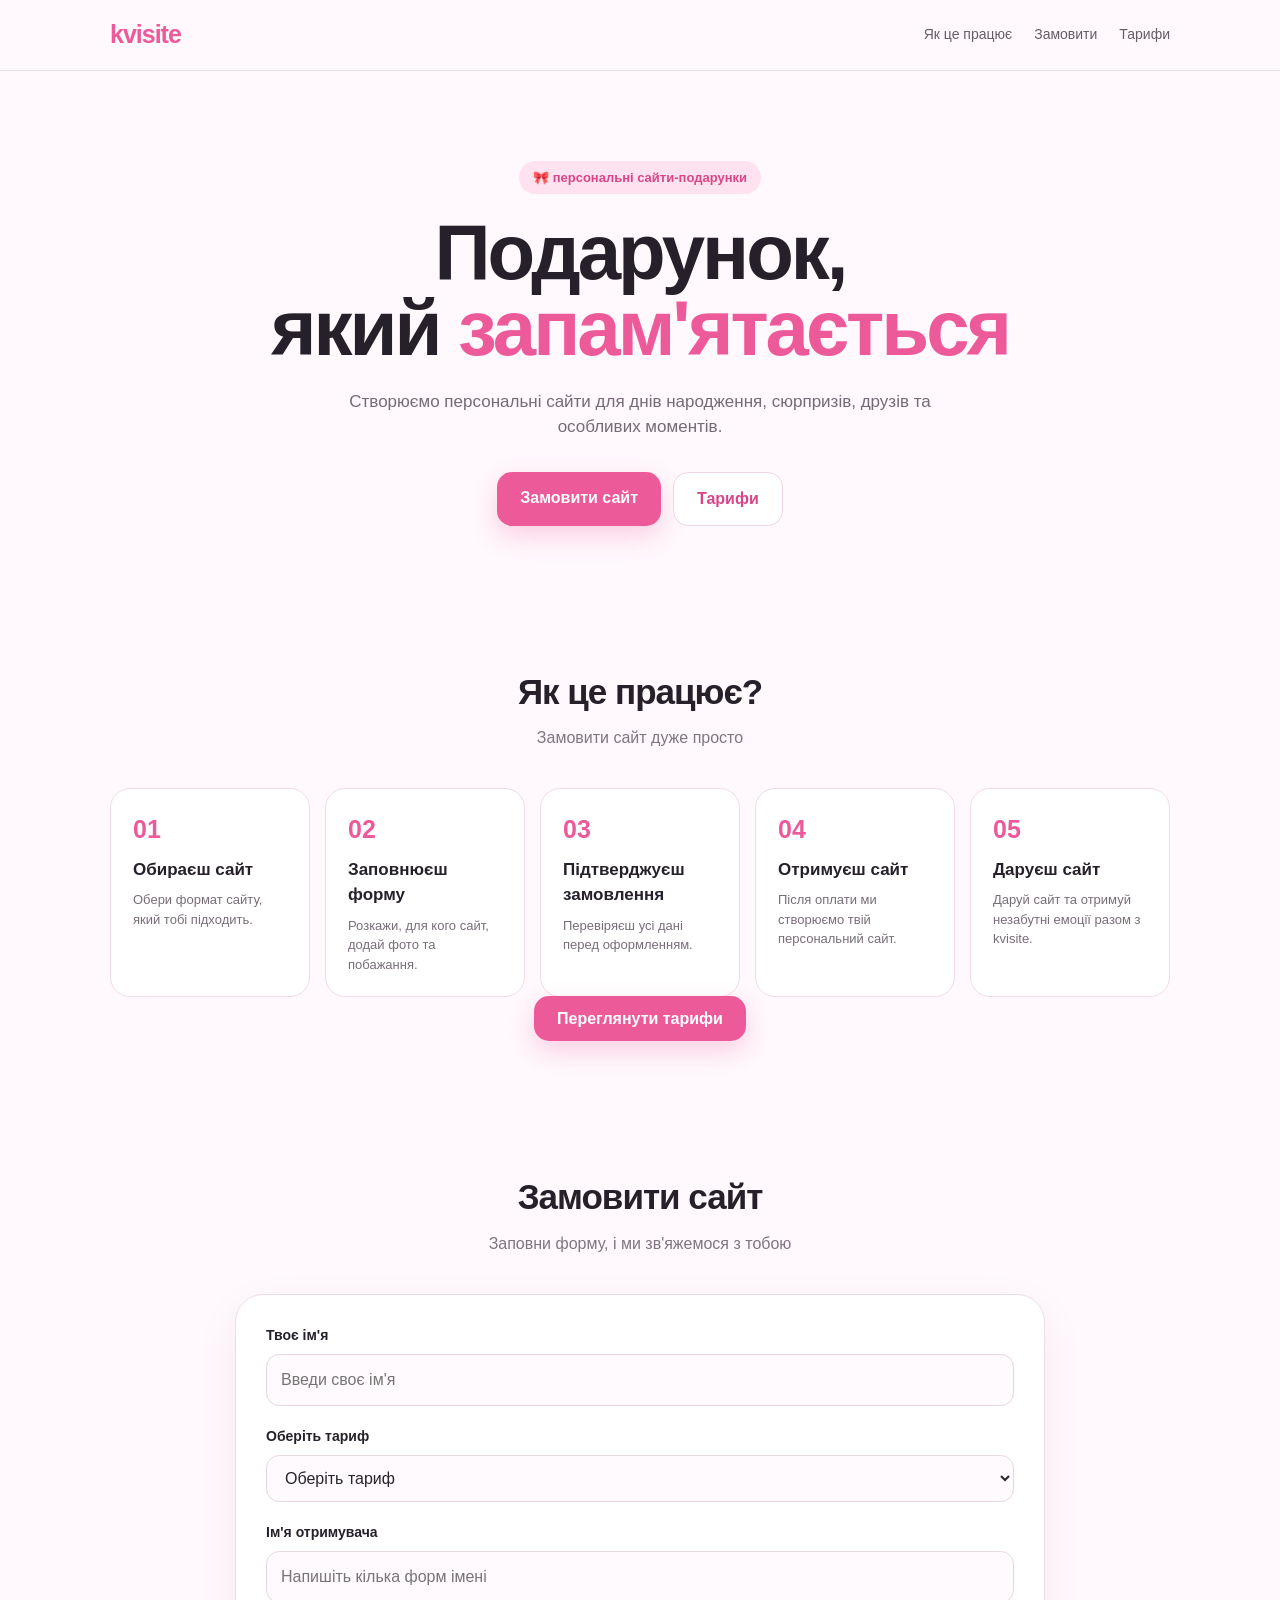
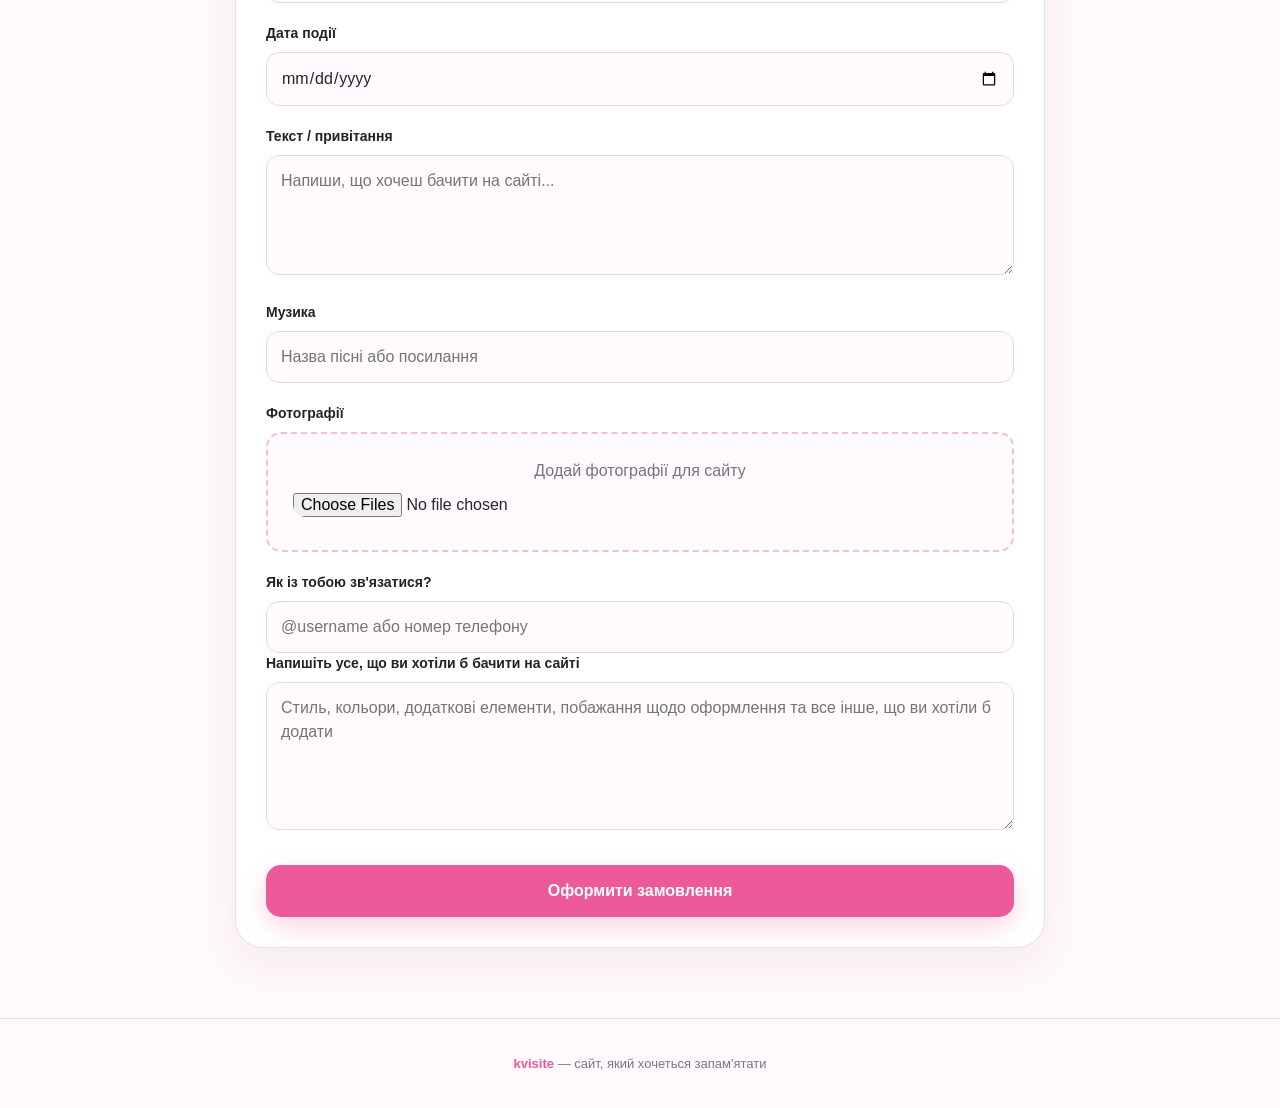
==== index.html @ 4f872cb0 "Update index.html" ====
<!DOCTYPE html>
<html lang="uk">
<head>
  <meta charset="UTF-8">
  <meta name="viewport" content="width=device-width, initial-scale=1.0">

  <title>kvisite — сайти-подарунки</title>

  <style>
    * {
      box-sizing: border-box;
      margin: 0;
      padding: 0;
    }

    html {
      scroll-behavior: smooth;
    }

    body {
      font-family: -apple-system, BlinkMacSystemFont, "Segoe UI", sans-serif;
      background: #fff8fc;
      color: #25202a;
      line-height: 1.5;
    }

    a {
      text-decoration: none;
      color: inherit;
    }

    button,
    input,
    textarea,
    select {
      font: inherit;
    }

    .header {
      position: sticky;
      top: 0;
      z-index: 100;
      background: rgba(255, 248, 252, 0.94);
      backdrop-filter: blur(12px);
      border-bottom: 1px solid #f2dce9;
    }

    .nav {
      max-width: 1100px;
      margin: auto;
      padding: 16px 20px;
      display: flex;
      justify-content: space-between;
      align-items: center;
    }

    .logo {
      font-size: 25px;
      font-weight: 800;
      color: #ed5a9a;
      letter-spacing: -1px;
    }

    .nav-links {
      display: flex;
      gap: 22px;
      font-size: 14px;
      color: #665c67;
    }

    .hero {
      max-width: 1100px;
      margin: auto;
      padding: 90px 20px 70px;
      text-align: center;
    }

    .badge {
      display: inline-block;
      padding: 7px 14px;
      border-radius: 999px;
      background: #ffe2f0;
      color: #d94688;
      font-size: 13px;
      font-weight: 700;
      margin-bottom: 20px;
    }

    .hero h1 {
      font-size: clamp(42px, 8vw, 78px);
      line-height: 0.98;
      letter-spacing: -3px;
      margin-bottom: 22px;
    }

    .hero h1 span {
      color: #ed5a9a;
    }

    .hero p {
      max-width: 600px;
      margin: auto;
      color: #756b76;
      font-size: 17px;
    }

    .hero-buttons {
      margin-top: 32px;
      display: flex;
      justify-content: center;
      gap: 12px;
      flex-wrap: wrap;
    }

    .btn {
      border: none;
      cursor: pointer;
      padding: 14px 23px;
      border-radius: 15px;
      font-weight: 700;
      transition: 0.2s;
    }

    .btn:hover {
      transform: translateY(-2px);
    }

    .btn-main {
      background: #ed5a9a;
      color: white;
      box-shadow: 0 10px 25px rgba(237, 90, 154, 0.25);
    }

    .btn-light {
      background: white;
      color: #d94688;
      border: 1px solid #f0d5e4;
    }

    section {
      max-width: 1100px;
      margin: auto;
      padding: 70px 20px;
    }

    .section-title {
      text-align: center;
      margin-bottom: 38px;
    }

    .section-title h2 {
      font-size: 35px;
      letter-spacing: -1px;
    }

    .section-title p {
      color: #817580;
      margin-top: 8px;
    }

    .order-section {
      max-width: 850px;
    }

    .order-box {
      background: white;
      border: 1px solid #f0dce7;
      border-radius: 28px;
      padding: 30px;
      box-shadow: 0 15px 45px rgba(75, 30, 55, 0.06);
    }

    .form-group {
      margin-bottom: 20px;
    }

    .form-group label {
      display: block;
      font-weight: 700;
      margin-bottom: 8px;
      font-size: 14px;
    }

    .form-group input,
    .form-group textarea,
    .form-group select {
      width: 100%;
      border: 1px solid #e8d7e1;
      background: #fffafd;
      border-radius: 13px;
      padding: 13px 14px;
      outline: none;
      color: #29232b;
    }

    .form-group input:focus,
    .form-group textarea:focus,
    .form-group select:focus {
      border-color: #ed5a9a;
    }

    textarea {
      min-height: 120px;
      resize: vertical;
    }

    .upload {
      border: 2px dashed #efbfd7;
      border-radius: 15px;
      padding: 25px;
      text-align: center;
      color: #806f7a;
      background: #fffafd;
    }

    .upload input {
      border: none;
      background: transparent;
      padding: 10px 0 0;
    }

    .selected-files {
      margin-top: 8px;
      font-size: 13px;
      color: #d94688;
    }

    .submit {
      width: 100%;
      margin-top: 8px;
      font-size: 16px;
    }

    .submit:disabled {
      opacity: 0.6;
      cursor: wait;
      transform: none;
    }

    .success {
      display: none;
      text-align: center;
      padding: 25px 10px;
    }

    .success h3 {
      color: #d94688;
      font-size: 25px;
      margin-bottom: 14px;
    }

    .success p {
      color: #756b76;
      font-size: 15px;
      line-height: 1.7;
    }

    .error {
      display: none;
      margin-top: 15px;
      padding: 13px;
      border-radius: 13px;
      background: #fff0f4;
      color: #c43d70;
      text-align: center;
      font-size: 14px;
    }

    .steps {
      display: grid;
      grid-template-columns: repeat(5, 1fr);
      gap: 15px;
    }

    .step {
      background: white;
      border: 1px solid #f0dce7;
      border-radius: 20px;
      padding: 22px;
    }

    .step-number {
      color: #ed5a9a;
      font-size: 25px;
      font-weight: 800;
    }

    .step h3 {
      margin: 8px 0;
      font-size: 17px;
    }

    .step p {
      color: #786e78;
      font-size: 13px;
    }

    .tariffs-button {
      text-align: center;
      margin-top: 10px;
    }

    footer {
      border-top: 1px solid #f0dce7;
      text-align: center;
      padding: 35px 20px;
      color: #817580;
      font-size: 13px;
    }

    footer strong {
      color: #ed5a9a;
    }

    @media (max-width: 900px) {
      .steps {
        grid-template-columns: repeat(2, 1fr);
      }
    }

    @media (max-width: 800px) {
      .nav-links {
        display: none;
      }
    }

    @media (max-width: 500px) {
      .hero {
        padding-top: 65px;
      }

      .hero h1 {
        font-size: 48px;
      }

      .steps {
        grid-template-columns: 1fr;
      }

      .order-box {
        padding: 20px;
      }
    }
  </style>
</head>

<body>

  <header class="header">
    <nav class="nav">

      <a href="#" class="logo">kvisite</a>

      <div class="nav-links">
        <a href="#how">Як це працює</a>
        <a href="#order">Замовити</a>
        <a
          href="https://t.me/kvisite"
          target="_blank"
        >
          Тарифи
        </a>
      </div>

    </nav>
  </header>

  <main>

    <section class="hero">

      <div class="badge">
        🎀 персональні сайти-подарунки
      </div>

      <h1>
        Подарунок,<br>
        який <span>запам'ятається</span>
      </h1>

      <p>
        Створюємо персональні сайти для днів народження,
        сюрпризів, друзів та особливих моментів.
      </p>

      <div class="hero-buttons">

        <a
          href="#order"
          class="btn btn-main"
        >
          Замовити сайт
        </a>

        <a
          href="https://t.me/kvisite"
          target="_blank"
          class="btn btn-light"
        >
          Тарифи
        </a>

      </div>

    </section>

    <section id="how">

      <div class="section-title">

        <h2>
          Як це працює?
        </h2>

        <p>
          Замовити сайт дуже просто
        </p>

      </div>

      <div class="steps">

        <div class="step">
          <div class="step-number">01</div>
          <h3>Обираєш сайт</h3>
          <p>
            Обери формат сайту,
            який тобі підходить.
          </p>
        </div>

        <div class="step">
          <div class="step-number">02</div>
          <h3>Заповнюєш форму</h3>
          <p>
            Розкажи, для кого сайт,
            додай фото та побажання.
          </p>
        </div>

        <div class="step">
          <div class="step-number">03</div>
          <h3>Підтверджуєш замовлення</h3>
          <p>
            Перевіряєш усі дані
            перед оформленням.
          </p>
        </div>

        <div class="step">
          <div class="step-number">04</div>
          <h3>Отримуєш сайт</h3>
          <p>
            Після оплати ми створюємо
            твій персональний сайт.
          </p>
        </div>

        <div class="step">
          <div class="step-number">05</div>
          <h3>Даруєш сайт</h3>
          <p>
            Даруй сайт та отримуй
            незабутні емоції разом
            з kvisite.
          </p>
        </div>

      </div>

      <div class="tariffs-button">

        <a
          href="https://t.me/kvisite"
          target="_blank"
          class="btn btn-main"
        >
          Переглянути тарифи
        </a>

      </div>

    </section>

    <section
      id="order"
      class="order-section"
    >

      <div class="section-title">

        <h2>
          Замовити сайт
        </h2>

        <p>
          Заповни форму, і ми зв'яжемося з тобою
        </p>

      </div>

      <div class="order-box">

        <form id="orderForm">

          <div class="form-group">

            <label for="customerName">
              Твоє ім'я
            </label>

            <input
              id="customerName"
              type="text"
              placeholder="Введи своє ім'я"
              required
            >

          </div>
<div class="form-group">
  <label>Оберіть тариф</label>

  <select name="tariff" required>
    <option value="" disabled selected>Оберіть тариф</option>
    <option value="БАЗА — 100 грн">БАЗА — 100 грн</option>
    <option value="З МУЛЬТФІЛЬМАМИ — 120 грн">З МУЛЬТФІЛЬМАМИ — 120 грн</option>
    <option value="ПОВНІСТЮ ВАШ САЙТ — 200 грн">ПОВНІСТЮ ВАШ САЙТ — 200 грн</option>
  </select>
</div>
          <div class="form-group">

            <label for="recipientName">
              Ім'я отримувача
            </label>

            <input
              id="recipientName"
              type="text"
              placeholder="Напишіть кілька форм імені"
              required
            >

          </div>

          <div class="form-group">

            <label for="birthday">
              Дата події
            </label>

            <input
              id="birthday"
              type="date"
              required
            >

          </div>

          <div class="form-group">

            <label for="message">
              Текст / привітання
            </label>

            <textarea
              id="message"
              placeholder="Напиши, що хочеш бачити на сайті..."
              required
            ></textarea>

          </div>

          <div class="form-group">

            <label for="music">
              Музика
            </label>

            <input
              id="music"
              type="text"
              placeholder="Назва пісні або посилання"
            >

          </div>

          <div class="form-group">

            <label>
              Фотографії
            </label>

            <div class="upload">

              <div>
                Додай фотографії для сайту
              </div>

              <input
                id="photos"
                type="file"
                accept="image/*"
                multiple
              >

              <div
                id="selectedFiles"
                class="selected-files"
              ></div>

            </div>

          </div>

          <div class="form-group">

            <label for="contact">
              Як із тобою зв'язатися?
            </label>

            <input
              id="contact"
              type="text"
              placeholder="@username або номер телефону"
              required
            >
<div class="form-group">
  <label>Напишіть усе, що ви хотіли б бачити на сайті</label>
  <textarea
    name="wishes"
    rows="5"
    placeholder="Стиль, кольори, додаткові елементи, побажання щодо оформлення та все інше, що ви хотіли б додати"
  ></textarea>
</div>
          </div>

          <button
            type="submit"
            class="btn btn-main submit"
            id="submitButton"
          >
            Оформити замовлення
          </button>

          <div
            id="error"
            class="error"
          >
            Не вдалося відправити замовлення. Спробуй ще раз.
          </div>

        </form>

        <div
          id="success"
          class="success"
        >

          <h3>
            Замовлення прийнято 💗
          </h3>

          <p>
            Очікуйте, поки вам напише менеджер
            для оплати, уточнення деталей та
            подальшої видачі вашого сайту.
          </p>

        </div>

      </div>

    </section>

  </main>

  <footer>

    <strong>
      kvisite
    </strong>

    — сайт, який хочеться запам'ятати

  </footer>

  <script>

    const WORKER_URL =
      "https://kvisite-api.k2503212.workers.dev/";

    const photos =
      document.getElementById("photos");

    const selectedFiles =
      document.getElementById("selectedFiles");

    photos.addEventListener(
      "change",
      function () {

        const files =
          Array.from(this.files);

        if (files.length === 0) {

          selectedFiles.textContent = "";

          return;
        }

        selectedFiles.textContent =
          `Обрано фотографій: ${files.length}`;

      }
    );


    const form =
      document.getElementById("orderForm");

    const success =
      document.getElementById("success");

    const error =
      document.getElementById("error");

    const submitButton =
      document.getElementById("submitButton");


    form.addEventListener(
      "submit",
      async function (event) {

        event.preventDefault();

        error.style.display = "none";

        submitButton.disabled = true;
        submitButton.textContent = "Відправляємо...";


        const formData =
          new FormData();

        formData.append(
          "yourName",
          document.getElementById("customerName").value
        );

        formData.append(
          "recipientName",
          document.getElementById("recipientName").value
        );

        formData.append(
          "date",
          document.getElementById("birthday").value
        );

        formData.append(
          "greeting",
          document.getElementById("message").value
        );

        formData.append(
          "music",
          document.getElementById("music").value
        );

        formData.append(
          "contact",
          document.getElementById("contact").value
        );


        const files =
          Array.from(photos.files);

        files.forEach(
          function (file) {

            formData.append(
              "photos",
              file,
              file.name
            );

          }
        );


        try {

          const response =
            await fetch(
              WORKER_URL,
              {
                method: "POST",
                body: formData
              }
            );


          const result =
            await response.json();


          if (!response.ok || !result.ok) {
            throw new Error("Order failed");
          }


          form.style.display = "none";

          success.style.display = "block";

          window.scrollTo({
            top:
              document.getElementById("order")
              .offsetTop - 80,

            behavior: "smooth"
          });


        } catch (err) {

          console.error(err);

          error.style.display = "block";

          submitButton.disabled = false;
          submitButton.textContent =
            "Оформити замовлення";

        }

      }
    );

  </script>

</body>
</html>
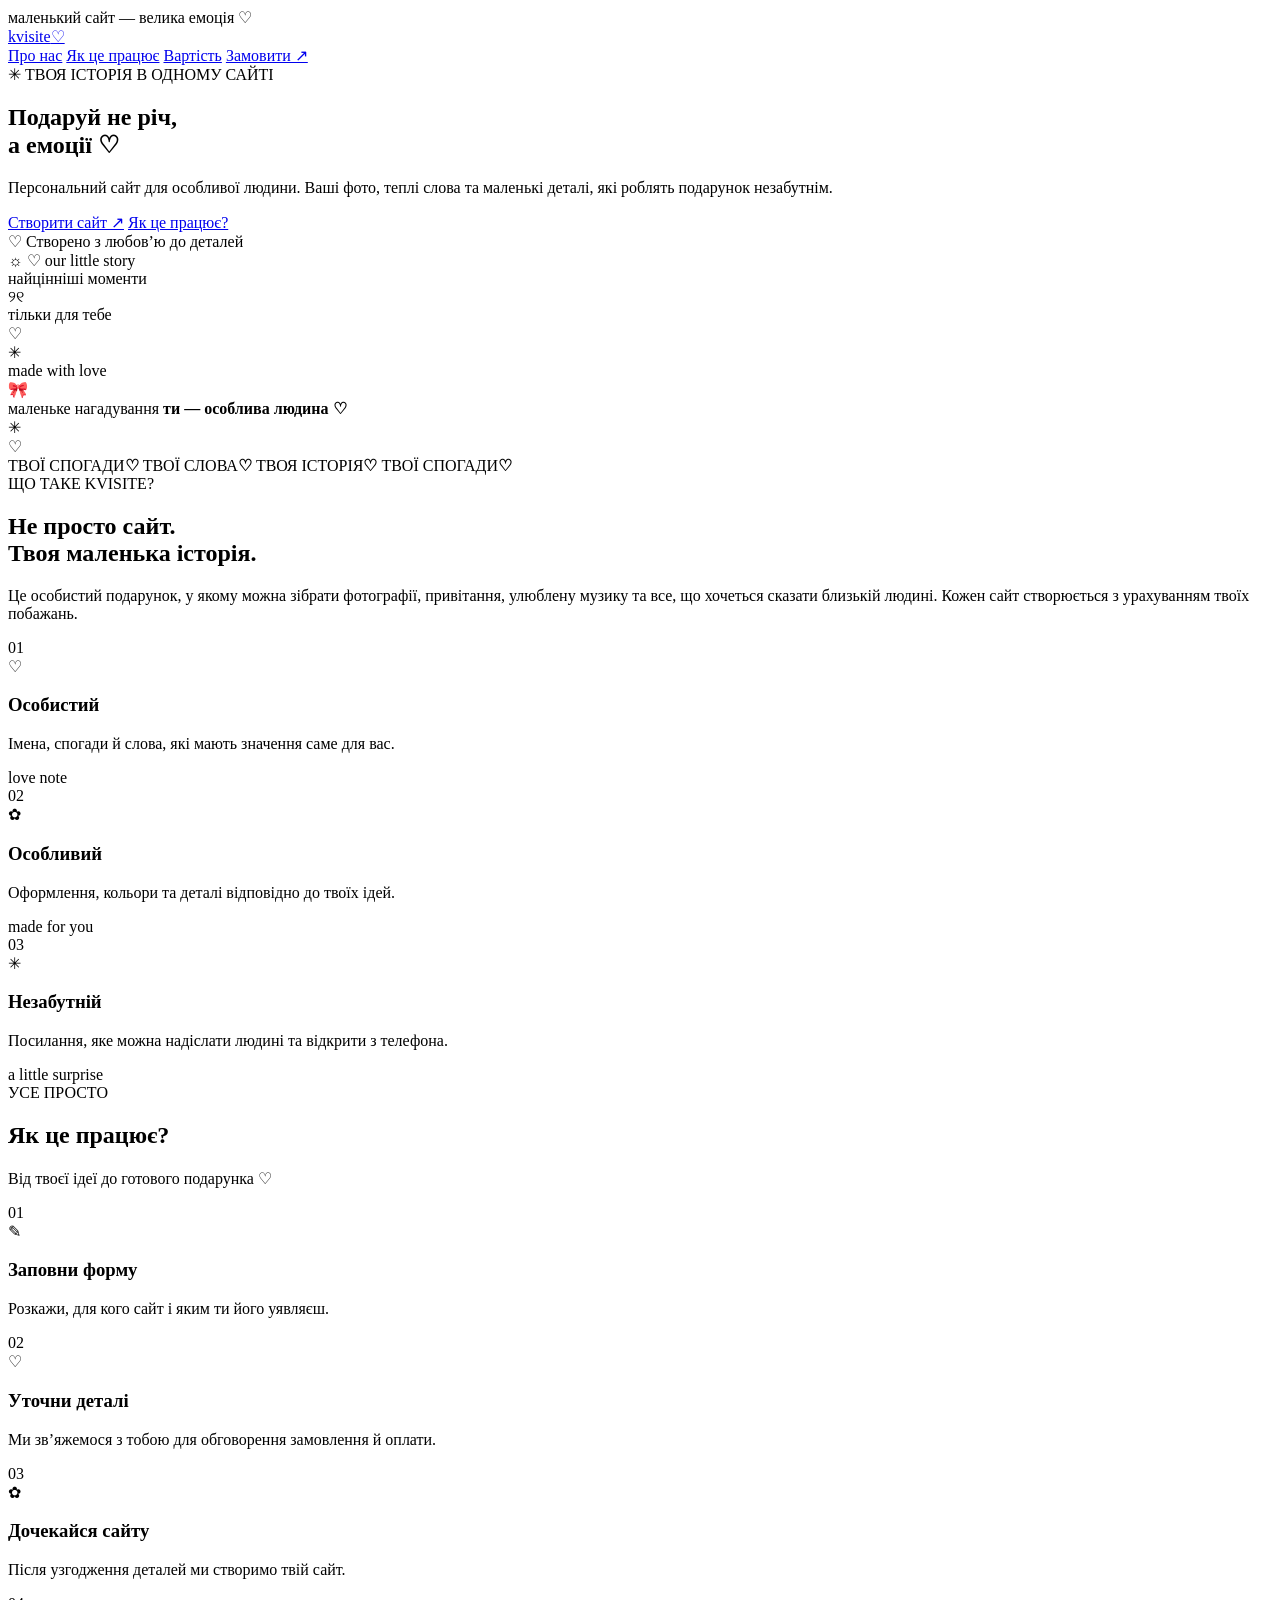
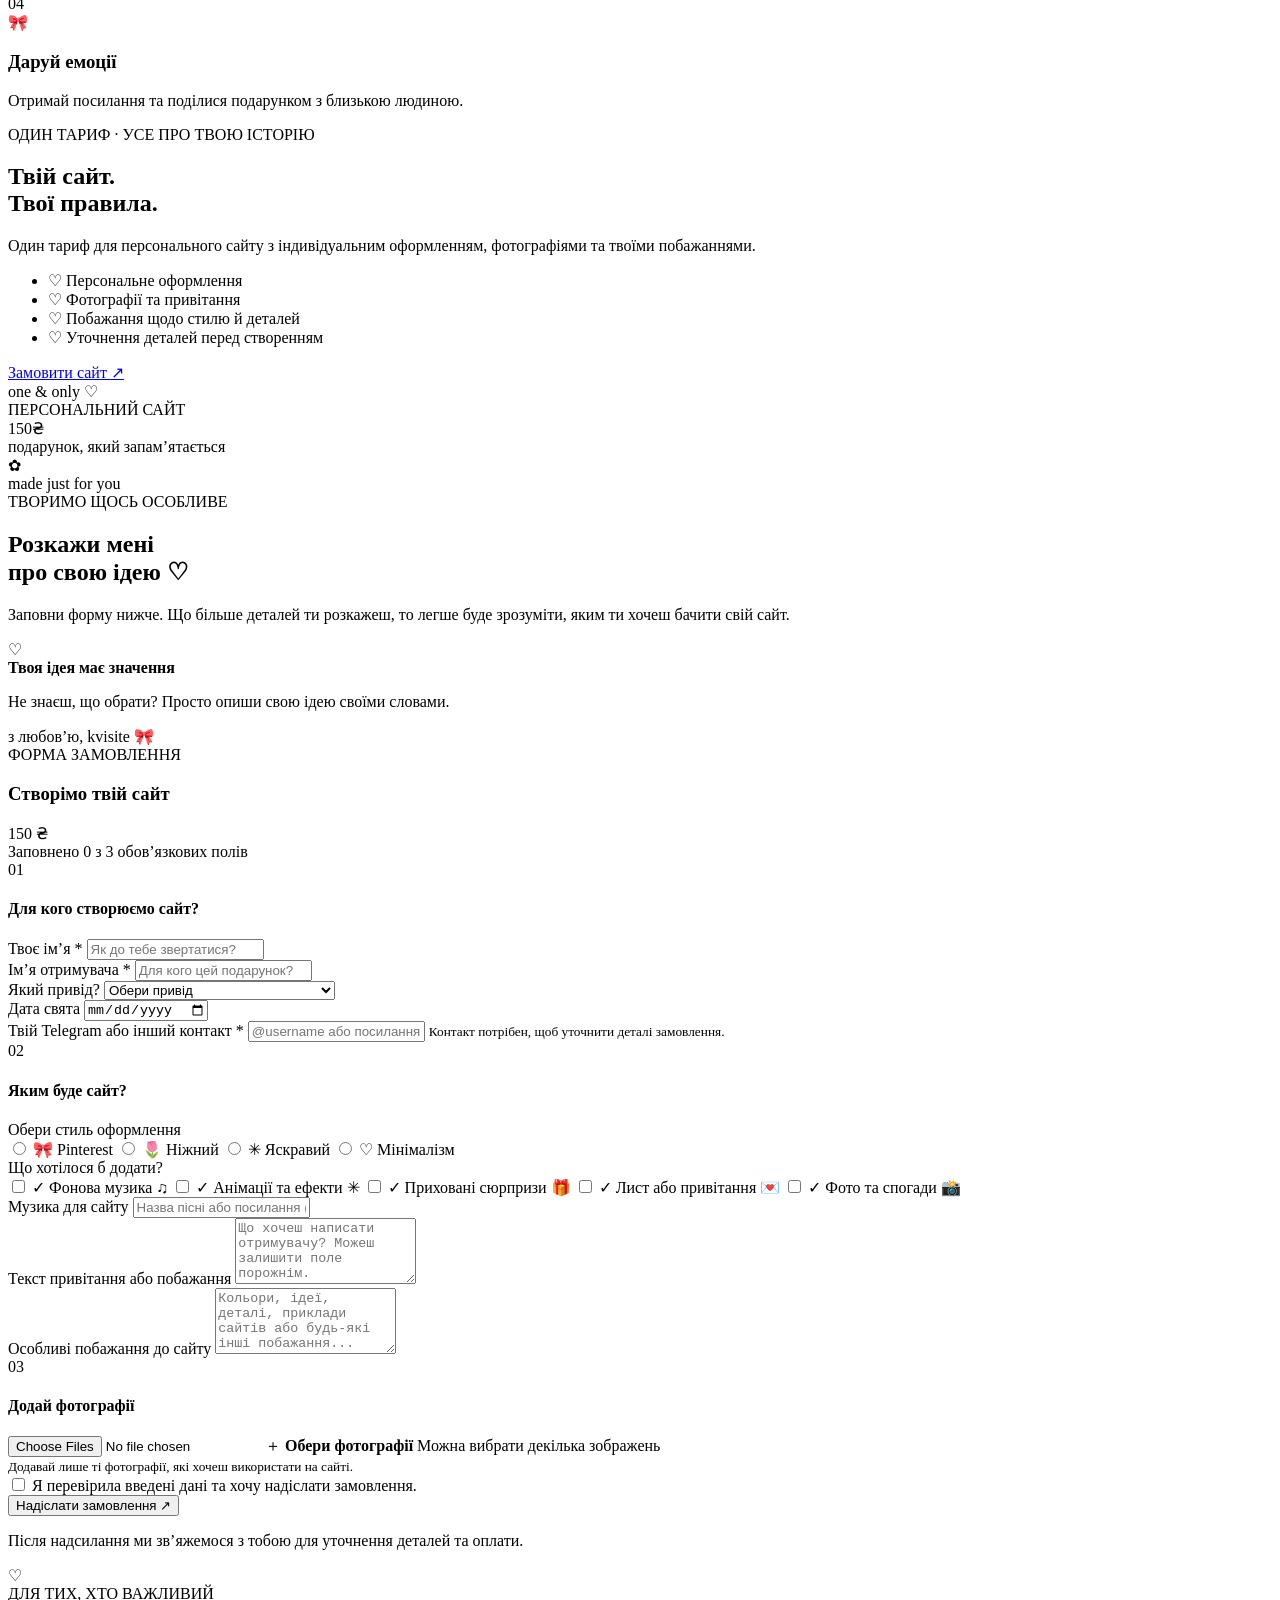
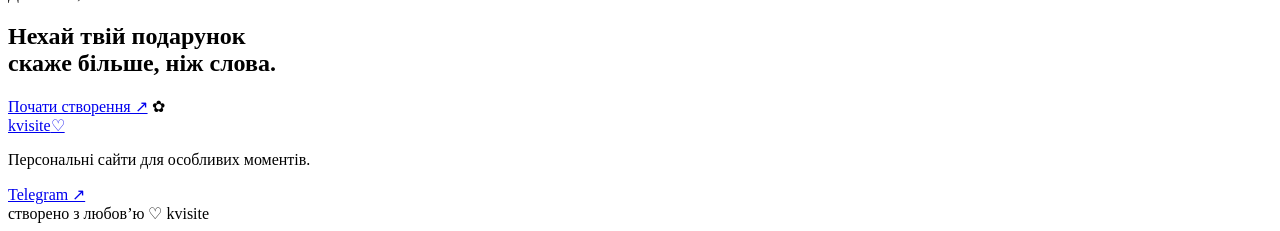
==== commit 93222527: "Update print statement from 'Hello' to 'Goodbye'" ====
--- a/index.html
+++ b/index.html
@@ -3,844 +3,585 @@
 <head>
   <meta charset="UTF-8">
   <meta name="viewport" content="width=device-width, initial-scale=1.0">
-
-  <title>kvisite — сайти-подарунки</title>
-
-  <style>
-    * {
-      box-sizing: border-box;
-      margin: 0;
-      padding: 0;
-    }
-
-    html {
-      scroll-behavior: smooth;
-    }
-
-    body {
-      font-family: -apple-system, BlinkMacSystemFont, "Segoe UI", sans-serif;
-      background: #fff8fc;
-      color: #25202a;
-      line-height: 1.5;
-    }
-
-    a {
-      text-decoration: none;
-      color: inherit;
-    }
-
-    button,
-    input,
-    textarea,
-    select {
-      font: inherit;
-    }
-
-    .header {
-      position: sticky;
-      top: 0;
-      z-index: 100;
-      background: rgba(255, 248, 252, 0.94);
-      backdrop-filter: blur(12px);
-      border-bottom: 1px solid #f2dce9;
-    }
-
-    .nav {
-      max-width: 1100px;
-      margin: auto;
-      padding: 16px 20px;
-      display: flex;
-      justify-content: space-between;
-      align-items: center;
-    }
-
-    .logo {
-      font-size: 25px;
-      font-weight: 800;
-      color: #ed5a9a;
-      letter-spacing: -1px;
-    }
-
-    .nav-links {
-      display: flex;
-      gap: 22px;
-      font-size: 14px;
-      color: #665c67;
-    }
-
-    .hero {
-      max-width: 1100px;
-      margin: auto;
-      padding: 90px 20px 70px;
-      text-align: center;
-    }
-
-    .badge {
-      display: inline-block;
-      padding: 7px 14px;
-      border-radius: 999px;
-      background: #ffe2f0;
-      color: #d94688;
-      font-size: 13px;
-      font-weight: 700;
-      margin-bottom: 20px;
-    }
-
-    .hero h1 {
-      font-size: clamp(42px, 8vw, 78px);
-      line-height: 0.98;
-      letter-spacing: -3px;
-      margin-bottom: 22px;
-    }
-
-    .hero h1 span {
-      color: #ed5a9a;
-    }
-
-    .hero p {
-      max-width: 600px;
-      margin: auto;
-      color: #756b76;
-      font-size: 17px;
-    }
-
-    .hero-buttons {
-      margin-top: 32px;
-      display: flex;
-      justify-content: center;
-      gap: 12px;
-      flex-wrap: wrap;
-    }
-
-    .btn {
-      border: none;
-      cursor: pointer;
-      padding: 14px 23px;
-      border-radius: 15px;
-      font-weight: 700;
-      transition: 0.2s;
-    }
-
-    .btn:hover {
-      transform: translateY(-2px);
-    }
-
-    .btn-main {
-      background: #ed5a9a;
-      color: white;
-      box-shadow: 0 10px 25px rgba(237, 90, 154, 0.25);
-    }
-
-    .btn-light {
-      background: white;
-      color: #d94688;
-      border: 1px solid #f0d5e4;
-    }
-
-    section {
-      max-width: 1100px;
-      margin: auto;
-      padding: 70px 20px;
-    }
-
-    .section-title {
-      text-align: center;
-      margin-bottom: 38px;
-    }
-
-    .section-title h2 {
-      font-size: 35px;
-      letter-spacing: -1px;
-    }
-
-    .section-title p {
-      color: #817580;
-      margin-top: 8px;
-    }
-
-    .order-section {
-      max-width: 850px;
-    }
-
-    .order-box {
-      background: white;
-      border: 1px solid #f0dce7;
-      border-radius: 28px;
-      padding: 30px;
-      box-shadow: 0 15px 45px rgba(75, 30, 55, 0.06);
-    }
-
-    .form-group {
-      margin-bottom: 20px;
-    }
-
-    .form-group label {
-      display: block;
-      font-weight: 700;
-      margin-bottom: 8px;
-      font-size: 14px;
-    }
-
-    .form-group input,
-    .form-group textarea,
-    .form-group select {
-      width: 100%;
-      border: 1px solid #e8d7e1;
-      background: #fffafd;
-      border-radius: 13px;
-      padding: 13px 14px;
-      outline: none;
-      color: #29232b;
-    }
-
-    .form-group input:focus,
-    .form-group textarea:focus,
-    .form-group select:focus {
-      border-color: #ed5a9a;
-    }
-
-    textarea {
-      min-height: 120px;
-      resize: vertical;
-    }
-
-    .upload {
-      border: 2px dashed #efbfd7;
-      border-radius: 15px;
-      padding: 25px;
-      text-align: center;
-      color: #806f7a;
-      background: #fffafd;
-    }
-
-    .upload input {
-      border: none;
-      background: transparent;
-      padding: 10px 0 0;
-    }
-
-    .selected-files {
-      margin-top: 8px;
-      font-size: 13px;
-      color: #d94688;
-    }
-
-    .submit {
-      width: 100%;
-      margin-top: 8px;
-      font-size: 16px;
-    }
-
-    .submit:disabled {
-      opacity: 0.6;
-      cursor: wait;
-      transform: none;
-    }
-
-    .success {
-      display: none;
-      text-align: center;
-      padding: 25px 10px;
-    }
-
-    .success h3 {
-      color: #d94688;
-      font-size: 25px;
-      margin-bottom: 14px;
-    }
-
-    .success p {
-      color: #756b76;
-      font-size: 15px;
-      line-height: 1.7;
-    }
-
-    .error {
-      display: none;
-      margin-top: 15px;
-      padding: 13px;
-      border-radius: 13px;
-      background: #fff0f4;
-      color: #c43d70;
-      text-align: center;
-      font-size: 14px;
-    }
-
-    .steps {
-      display: grid;
-      grid-template-columns: repeat(5, 1fr);
-      gap: 15px;
-    }
-
-    .step {
-      background: white;
-      border: 1px solid #f0dce7;
-      border-radius: 20px;
-      padding: 22px;
-    }
-
-    .step-number {
-      color: #ed5a9a;
-      font-size: 25px;
-      font-weight: 800;
-    }
-
-    .step h3 {
-      margin: 8px 0;
-      font-size: 17px;
-    }
-
-    .step p {
-      color: #786e78;
-      font-size: 13px;
-    }
-
-    .tariffs-button {
-      text-align: center;
-      margin-top: 10px;
-    }
-
-    footer {
-      border-top: 1px solid #f0dce7;
-      text-align: center;
-      padding: 35px 20px;
-      color: #817580;
-      font-size: 13px;
-    }
-
-    footer strong {
-      color: #ed5a9a;
-    }
-
-    @media (max-width: 900px) {
-      .steps {
-        grid-template-columns: repeat(2, 1fr);
-      }
-    }
-
-    @media (max-width: 800px) {
-      .nav-links {
-        display: none;
-      }
-    }
-
-    @media (max-width: 500px) {
-      .hero {
-        padding-top: 65px;
-      }
-
-      .hero h1 {
-        font-size: 48px;
-      }
-
-      .steps {
-        grid-template-columns: 1fr;
-      }
-
-      .order-box {
-        padding: 20px;
-      }
-    }
-  </style>
+  <meta name="theme-color" content="#fff8f5">
+  <meta name="description" content="Створи особливий персональний сайт для людини, яку любиш. Kvisite — сайти з емоціями.">
+  <title>kvisite ♡ персональні сайти</title>
+  <link rel="stylesheet" href="style.css">
 </head>
-
 <body>
+  <div class="top-note">
+    маленький сайт — велика емоція ♡
+  </div>
 
   <header class="header">
-    <nav class="nav">
-
-      <a href="#" class="logo">kvisite</a>
-
-      <div class="nav-links">
-        <a href="#how">Як це працює</a>
-        <a href="#order">Замовити</a>
-        <a
-          href="https://t.me/kvisite"
-          target="_blank"
-        >
-          Тарифи
-        </a>
-      </div>
-
+    <a class="logo" href="#home">kvisite<span>♡</span></a>
+
+    <nav class="navigation">
+      <a href="#about">Про нас</a>
+      <a href="#how">Як це працює</a>
+      <a href="#price">Вартість</a>
+      <a href="#order" class="nav-order">Замовити ↗</a>
     </nav>
   </header>
 
   <main>
-
-    <section class="hero">
-
-      <div class="badge">
-        🎀 персональні сайти-подарунки
-      </div>
-
-      <h1>
-        Подарунок,<br>
-        який <span>запам'ятається</span>
-      </h1>
-
-      <p>
-        Створюємо персональні сайти для днів народження,
-        сюрпризів, друзів та особливих моментів.
+    <section class="hero section" id="home">
+      <div class="hero-copy">
+        <div class="eyebrow"><span class="sparkle">✳</span> ТВОЯ ІСТОРІЯ В ОДНОМУ САЙТІ</div>
+
+        <h1>
+          Подаруй не річ,<br>
+          а <span class="pink-text">емоції</span> ♡
+        </h1>
+
+        <p class="hero-description">
+          Персональний сайт для особливої людини.
+          Ваші фото, теплі слова та маленькі деталі,
+          які роблять подарунок незабутнім.
+        </p>
+
+        <div class="hero-buttons">
+          <a href="#order" class="button button-dark">Створити сайт <span>↗</span></a>
+          <a href="#how" class="text-link">Як це працює?</a>
+        </div>
+
+        <div class="hero-bottom">
+          <span class="tiny-heart">♡</span>
+          <span>Створено з любов’ю до деталей</span>
+        </div>
+      </div>
+
+      <div class="collage" aria-label="Приклад оформлення персонального сайту">
+        <div class="collage-paper paper-back"></div>
+
+        <div class="photo-card photo-main">
+          <div class="fake-photo">
+            <span class="photo-sun">☼</span>
+            <span class="photo-heart">♡</span>
+            <span class="photo-caption">our little story</span>
+          </div>
+          <div class="photo-label">найцінніші моменти</div>
+        </div>
+
+        <div class="photo-card photo-small">
+          <div class="small-photo-art">୨୧</div>
+          <span>тільки для тебе</span>
+        </div>
+
+        <div class="sticker sticker-heart">♡</div>
+        <div class="sticker sticker-star">✳</div>
+        <div class="sticker sticker-love">made with love</div>
+        <div class="sticker sticker-bow">🎀</div>
+
+        <div class="note-card">
+          <span>маленьке нагадування</span>
+          <strong>ти — особлива людина ♡</strong>
+        </div>
+      </div>
+
+      <div class="hero-decor decor-one">✳</div>
+      <div class="hero-decor decor-two">♡</div>
+    </section>
+
+    <section class="ticker" aria-label="Особливості">
+      <span>ТВОЇ СПОГАДИ</span><b>♡</b>
+      <span>ТВОЇ СЛОВА</span><b>♡</b>
+      <span>ТВОЯ ІСТОРІЯ</span><b>♡</b>
+      <span>ТВОЇ СПОГАДИ</span><b>♡</b>
+    </section>
+
+    <section class="about section" id="about">
+      <div class="section-heading">
+        <span class="eyebrow">ЩО ТАКЕ KVISITE?</span>
+        <h2>Не просто сайт.<br><span class="pink-text">Твоя маленька історія.</span></h2>
+      </div>
+
+      <p class="about-text">
+        Це особистий подарунок, у якому можна зібрати фотографії,
+        привітання, улюблену музику та все, що хочеться сказати
+        близькій людині. Кожен сайт створюється з урахуванням
+        твоїх побажань.
       </p>
 
-      <div class="hero-buttons">
-
-        <a
-          href="#order"
-          class="btn btn-main"
-        >
-          Замовити сайт
-        </a>
-
-        <a
-          href="https://t.me/kvisite"
-          target="_blank"
-          class="btn btn-light"
-        >
-          Тарифи
-        </a>
-
-      </div>
-
-    </section>
-
-    <section id="how">
-
-      <div class="section-title">
-
-        <h2>
-          Як це працює?
-        </h2>
-
+      <div class="feature-grid">
+        <article class="feature-card feature-pink">
+          <span class="feature-number">01</span>
+          <div class="feature-icon">♡</div>
+          <h3>Особистий</h3>
+          <p>Імена, спогади й слова, які мають значення саме для вас.</p>
+          <span class="feature-decoration">love note</span>
+        </article>
+
+        <article class="feature-card feature-cream">
+          <span class="feature-number">02</span>
+          <div class="feature-icon">✿</div>
+          <h3>Особливий</h3>
+          <p>Оформлення, кольори та деталі відповідно до твоїх ідей.</p>
+          <span class="feature-decoration">made for you</span>
+        </article>
+
+        <article class="feature-card feature-black">
+          <span class="feature-number">03</span>
+          <div class="feature-icon">✳</div>
+          <h3>Незабутній</h3>
+          <p>Посилання, яке можна надіслати людині та відкрити з телефона.</p>
+          <span class="feature-decoration">a little surprise</span>
+        </article>
+      </div>
+    </section>
+
+    <section class="how section" id="how">
+      <div class="section-heading centered">
+        <span class="eyebrow">УСЕ ПРОСТО</span>
+        <h2>Як це <span class="pink-text">працює?</span></h2>
+        <p>Від твоєї ідеї до готового подарунка ♡</p>
+      </div>
+
+      <div class="steps">
+        <article class="step">
+          <span class="step-number">01</span>
+          <div class="step-icon">✎</div>
+          <h3>Заповни форму</h3>
+          <p>Розкажи, для кого сайт і яким ти його уявляєш.</p>
+        </article>
+
+        <article class="step">
+          <span class="step-number">02</span>
+          <div class="step-icon">♡</div>
+          <h3>Уточни деталі</h3>
+          <p>Ми зв’яжемося з тобою для обговорення замовлення й оплати.</p>
+        </article>
+
+        <article class="step">
+          <span class="step-number">03</span>
+          <div class="step-icon">✿</div>
+          <h3>Дочекайся сайту</h3>
+          <p>Після узгодження деталей ми створимо твій сайт.</p>
+        </article>
+
+        <article class="step">
+          <span class="step-number">04</span>
+          <div class="step-icon">🎀</div>
+          <h3>Даруй емоції</h3>
+          <p>Отримай посилання та поділися подарунком з близькою людиною.</p>
+        </article>
+      </div>
+    </section>
+
+    <section class="price-section section" id="price">
+      <div class="price-card">
+        <div class="price-copy">
+          <span class="eyebrow">ОДИН ТАРИФ · УСЕ ПРО ТВОЮ ІСТОРІЮ</span>
+          <h2>Твій сайт.<br><span>Твої правила.</span></h2>
+          <p>
+            Один тариф для персонального сайту з індивідуальним
+            оформленням, фотографіями та твоїми побажаннями.
+          </p>
+
+          <ul class="price-list">
+            <li><span>♡</span> Персональне оформлення</li>
+            <li><span>♡</span> Фотографії та привітання</li>
+            <li><span>♡</span> Побажання щодо стилю й деталей</li>
+            <li><span>♡</span> Уточнення деталей перед створенням</li>
+          </ul>
+
+          <a href="#order" class="button button-dark">Замовити сайт <span>↗</span></a>
+        </div>
+
+        <div class="price-visual">
+          <div class="price-sticker">one & only ♡</div>
+          <div class="price-inner">
+            <span class="price-label">ПЕРСОНАЛЬНИЙ САЙТ</span>
+            <div class="price-amount">150<span>₴</span></div>
+            <span class="price-caption">подарунок, який запам’ятається</span>
+            <div class="price-flower">✿</div>
+          </div>
+          <span class="price-side-note">made just for you</span>
+        </div>
+      </div>
+    </section>
+
+    <section class="order-section section" id="order">
+      <div class="order-intro">
+        <span class="eyebrow">ТВОРИМО ЩОСЬ ОСОБЛИВЕ</span>
+        <h2>Розкажи мені<br><span class="pink-text">про свою ідею ♡</span></h2>
         <p>
-          Замовити сайт дуже просто
+          Заповни форму нижче. Що більше деталей ти розкажеш,
+          то легше буде зрозуміти, яким ти хочеш бачити свій сайт.
         </p>
 
-      </div>
-
-      <div class="steps">
-
-        <div class="step">
-          <div class="step-number">01</div>
-          <h3>Обираєш сайт</h3>
+        <div class="order-note">
+          <span class="note-icon">♡</span>
+          <div>
+            <strong>Твоя ідея має значення</strong>
+            <p>Не знаєш, що обрати? Просто опиши свою ідею своїми словами.</p>
+          </div>
+        </div>
+
+        <div class="mini-sticker">з любов’ю, kvisite 🎀</div>
+      </div>
+
+      <div class="form-card">
+        <div class="form-top">
+          <div>
+            <span class="form-kicker">ФОРМА ЗАМОВЛЕННЯ</span>
+            <h3>Створімо твій сайт</h3>
+          </div>
+          <div class="form-price">150 ₴</div>
+        </div>
+
+        <div class="progress-wrap">
+          <div class="progress-line"><span id="formProgress"></span></div>
+          <span id="progressText">Заповни обов’язкові поля</span>
+        </div>
+
+        <form id="orderForm">
+          <input type="hidden" name="tariff" value="Персональний сайт — 150 грн">
+
+          <div class="form-section-title">
+            <span>01</span>
+            <h4>Для кого створюємо сайт?</h4>
+          </div>
+
+          <div class="field">
+            <label for="yourName">Твоє ім’я <span>*</span></label>
+            <input id="yourName" name="yourName" type="text"
+              placeholder="Як до тебе звертатися?" required maxlength="100">
+          </div>
+
+          <div class="field">
+            <label for="recipientName">Ім’я отримувача <span>*</span></label>
+            <input id="recipientName" name="recipientName" type="text"
+              placeholder="Для кого цей подарунок?" required maxlength="100">
+          </div>
+
+          <div class="field-row">
+            <div class="field">
+              <label for="occasion">Який привід?</label>
+              <select id="occasion">
+                <option value="">Обери привід</option>
+                <option>День народження</option>
+                <option>Річниця</option>
+                <option>Подарунок без приводу</option>
+                <option>Для найкращої подруги або друга</option>
+                <option>Для коханої людини</option>
+                <option>Інше</option>
+              </select>
+            </div>
+
+            <div class="field">
+              <label for="date">Дата свята</label>
+              <input id="date" name="date" type="date">
+            </div>
+          </div>
+
+          <div class="field">
+            <label for="contact">Твій Telegram або інший контакт <span>*</span></label>
+            <input id="contact" name="contact" type="text"
+              placeholder="@username або посилання на Telegram" required maxlength="150">
+            <small>Контакт потрібен, щоб уточнити деталі замовлення.</small>
+          </div>
+
+          <div class="form-divider"></div>
+
+          <div class="form-section-title">
+            <span>02</span>
+            <h4>Яким буде сайт?</h4>
+          </div>
+
+          <div class="field">
+            <label>Обери стиль оформлення</label>
+            <div class="choice-grid" id="styleChoices">
+              <label class="choice">
+                <input type="radio" name="siteStyle" value="Pinterest">
+                <span class="choice-emoji">🎀</span>
+                <span>Pinterest</span>
+              </label>
+              <label class="choice">
+                <input type="radio" name="siteStyle" value="Ніжний">
+                <span class="choice-emoji">🌷</span>
+                <span>Ніжний</span>
+              </label>
+              <label class="choice">
+                <input type="radio" name="siteStyle" value="Яскравий">
+                <span class="choice-emoji">✳</span>
+                <span>Яскравий</span>
+              </label>
+              <label class="choice">
+                <input type="radio" name="siteStyle" value="Мінімалістичний">
+                <span class="choice-emoji">♡</span>
+                <span>Мінімалізм</span>
+              </label>
+            </div>
+          </div>
+
+          <div class="field">
+            <label>Що хотілося б додати?</label>
+            <div class="check-list">
+              <label class="check-option">
+                <input type="checkbox" name="extras" value="Музика">
+                <span class="custom-check">✓</span>
+                <span>Фонова музика</span>
+                <span class="option-icon">♫</span>
+              </label>
+              <label class="check-option">
+                <input type="checkbox" name="extras" value="Анімації">
+                <span class="custom-check">✓</span>
+                <span>Анімації та ефекти</span>
+                <span class="option-icon">✳</span>
+              </label>
+              <label class="check-option">
+                <input type="checkbox" name="extras" value="Приховані сюрпризи">
+                <span class="custom-check">✓</span>
+                <span>Приховані сюрпризи</span>
+                <span class="option-icon">🎁</span>
+              </label>
+              <label class="check-option">
+                <input type="checkbox" name="extras" value="Лист або привітання">
+                <span class="custom-check">✓</span>
+                <span>Лист або привітання</span>
+                <span class="option-icon">💌</span>
+              </label>
+              <label class="check-option">
+                <input type="checkbox" name="extras" value="Фото та спогади">
+                <span class="custom-check">✓</span>
+                <span>Фото та спогади</span>
+                <span class="option-icon">📸</span>
+              </label>
+            </div>
+          </div>
+
+          <div class="field">
+            <label for="music">Музика для сайту</label>
+            <input id="music" name="music" type="text"
+              placeholder="Назва пісні або посилання (необов’язково)" maxlength="300">
+          </div>
+
+          <div class="field">
+            <label for="greeting">Текст привітання або побажання</label>
+            <textarea id="greeting" name="greeting" rows="4"
+              placeholder="Що хочеш написати отримувачу? Можеш залишити поле порожнім."
+              maxlength="3000"></textarea>
+          </div>
+
+          <div class="field">
+            <label for="wishes">Особливі побажання до сайту</label>
+            <textarea id="wishes" name="wishes" rows="4"
+              placeholder="Кольори, ідеї, деталі, приклади сайтів або будь-які інші побажання..."
+              maxlength="3000"></textarea>
+          </div>
+
+          <div class="form-divider"></div>
+
+          <div class="form-section-title">
+            <span>03</span>
+            <h4>Додай фотографії</h4>
+          </div>
+
+          <div class="upload-area">
+            <input id="photos" name="photos" type="file" accept="image/*" multiple>
+            <label for="photos" class="upload-label">
+              <span class="upload-icon">＋</span>
+              <strong>Обери фотографії</strong>
+              <span>Можна вибрати декілька зображень</span>
+            </label>
+            <div id="photoPreview" class="photo-preview"></div>
+            <small>Додавай лише ті фотографії, які хочеш використати на сайті.</small>
+          </div>
+
+          <label class="privacy-check">
+            <input id="confirmInfo" type="checkbox" required>
+            <span>Я перевірила введені дані та хочу надіслати замовлення.</span>
+          </label>
+
+          <div id="formMessage" class="form-message" role="status" aria-live="polite"></div>
+
+          <button id="submitButton" type="submit" class="button button-dark submit-button">
+            Надіслати замовлення <span>↗</span>
+          </button>
+
+          <p class="form-footnote">
+            Після надсилання ми зв’яжемося з тобою для уточнення деталей та оплати.
+          </p>
+        </form>
+
+        <div id="successPanel" class="success-panel" hidden>
+          <div class="success-heart">♡</div>
+          <h3>Замовлення надіслано!</h3>
           <p>
-            Обери формат сайту,
-            який тобі підходить.
+            Дякуємо за довіру до kvisite. Очікуй повідомлення для уточнення
+            деталей, оплати та подальшого створення твого сайту.
           </p>
-        </div>
-
-        <div class="step">
-          <div class="step-number">02</div>
-          <h3>Заповнюєш форму</h3>
-          <p>
-            Розкажи, для кого сайт,
-            додай фото та побажання.
-          </p>
-        </div>
-
-        <div class="step">
-          <div class="step-number">03</div>
-          <h3>Підтверджуєш замовлення</h3>
-          <p>
-            Перевіряєш усі дані
-            перед оформленням.
-          </p>
-        </div>
-
-        <div class="step">
-          <div class="step-number">04</div>
-          <h3>Отримуєш сайт</h3>
-          <p>
-            Після оплати ми створюємо
-            твій персональний сайт.
-          </p>
-        </div>
-
-        <div class="step">
-          <div class="step-number">05</div>
-          <h3>Даруєш сайт</h3>
-          <p>
-            Даруй сайт та отримуй
-            незабутні емоції разом
-            з kvisite.
-          </p>
-        </div>
-
-      </div>
-
-      <div class="tariffs-button">
-
-        <a
-          href="https://t.me/kvisite"
-          target="_blank"
-          class="btn btn-main"
-        >
-          Переглянути тарифи
-        </a>
-
-      </div>
-
-    </section>
-
-    <section
-      id="order"
-      class="order-section"
-    >
-
-      <div class="section-title">
-
-        <h2>
-          Замовити сайт
-        </h2>
-
-        <p>
-          Заповни форму, і ми зв'яжемося з тобою
-        </p>
-
-      </div>
-
-      <div class="order-box">
-
-        <form id="orderForm">
-
-          <div class="form-group">
-
-            <label for="customerName">
-              Твоє ім'я
-            </label>
-
-            <input
-              id="customerName"
-              type="text"
-              placeholder="Введи своє ім'я"
-              required
-            >
-
-          </div>
-<div class="form-group">
-  <label>Оберіть тариф</label>
-
-  <select name="tariff" required>
-    <option value="" disabled selected>Оберіть тариф</option>
-    <option value="БАЗА — 100 грн">БАЗА — 100 грн</option>
-    <option value="З МУЛЬТФІЛЬМАМИ — 120 грн">З МУЛЬТФІЛЬМАМИ — 120 грн</option>
-    <option value="ПОВНІСТЮ ВАШ САЙТ — 200 грн">ПОВНІСТЮ ВАШ САЙТ — 200 грн</option>
-  </select>
-</div>
-          <div class="form-group">
-
-            <label for="recipientName">
-              Ім'я отримувача
-            </label>
-
-            <input
-              id="recipientName"
-              type="text"
-              placeholder="Напишіть кілька форм імені"
-              required
-            >
-
-          </div>
-
-          <div class="form-group">
-
-            <label for="birthday">
-              Дата події
-            </label>
-
-            <input
-              id="birthday"
-              type="date"
-              required
-            >
-
-          </div>
-
-          <div class="form-group">
-
-            <label for="message">
-              Текст / привітання
-            </label>
-
-            <textarea
-              id="message"
-              placeholder="Напиши, що хочеш бачити на сайті..."
-              required
-            ></textarea>
-
-          </div>
-
-          <div class="form-group">
-
-            <label for="music">
-              Музика
-            </label>
-
-            <input
-              id="music"
-              type="text"
-              placeholder="Назва пісні або посилання"
-            >
-
-          </div>
-
-          <div class="form-group">
-
-            <label>
-              Фотографії
-            </label>
-
-            <div class="upload">
-
-              <div>
-                Додай фотографії для сайту
-              </div>
-
-              <input
-                id="photos"
-                type="file"
-                accept="image/*"
-                multiple
-              >
-
-              <div
-                id="selectedFiles"
-                class="selected-files"
-              ></div>
-
-            </div>
-
-          </div>
-
-          <div class="form-group">
-
-            <label for="contact">
-              Як із тобою зв'язатися?
-            </label>
-
-            <input
-              id="contact"
-              type="text"
-              placeholder="@username або номер телефону"
-              required
-            >
-<div class="form-group">
-  <label>Напишіть усе, що ви хотіли б бачити на сайті</label>
-  <textarea
-    name="wishes"
-    rows="5"
-    placeholder="Стиль, кольори, додаткові елементи, побажання щодо оформлення та все інше, що ви хотіли б додати"
-  ></textarea>
-</div>
-          </div>
-
-          <button
-            type="submit"
-            class="btn btn-main submit"
-            id="submitButton"
-          >
-            Оформити замовлення
-          </button>
-
-          <div
-            id="error"
-            class="error"
-          >
-            Не вдалося відправити замовлення. Спробуй ще раз.
-          </div>
-
-        </form>
-
-        <div
-          id="success"
-          class="success"
-        >
-
-          <h3>
-            Замовлення прийнято 💗
-          </h3>
-
-          <p>
-            Очікуйте, поки вам напише менеджер
-            для оплати, уточнення деталей та
-            подальшої видачі вашого сайту.
-          </p>
-
-        </div>
-
-      </div>
-
-    </section>
-
+          <a href="https://t.me/kvisite" target="_blank" rel="noopener" class="button button-dark">
+            Наш Telegram ↗
+          </a>
+          <button type="button" id="newOrderButton" class="text-button">Створити ще одне замовлення</button>
+        </div>
+      </div>
+    </section>
+
+    <section class="final-note">
+      <div class="final-doodle">♡</div>
+      <span class="eyebrow">ДЛЯ ТИХ, ХТО ВАЖЛИВИЙ</span>
+      <h2>Нехай твій подарунок<br>скаже більше, ніж слова.</h2>
+      <a href="#order" class="button button-light">Почати створення ↗</a>
+      <span class="final-flower">✿</span>
+    </section>
   </main>
 
-  <footer>
-
-    <strong>
-      kvisite
-    </strong>
-
-    — сайт, який хочеться запам'ятати
-
+  <footer class="footer">
+    <a class="logo footer-logo" href="#home">kvisite<span>♡</span></a>
+    <p>Персональні сайти для особливих моментів.</p>
+    <a href="https://t.me/kvisite" target="_blank" rel="noopener">Telegram ↗</a>
+    <div class="footer-bottom">створено з любов’ю ♡ kvisite</div>
   </footer>
 
   <script>
-
-    const WORKER_URL =
-      "https://kvisite-api.k2503212.workers.dev/";
-
-    const photos =
-      document.getElementById("photos");
-
-    const selectedFiles =
-      document.getElementById("selectedFiles");
-
-    photos.addEventListener(
-      "change",
-      function () {
-
-        const files =
-          Array.from(this.files);
-
-        if (files.length === 0) {
-
-          selectedFiles.textContent = "";
-
-          return;
+    const WORKER_URL = "https://kvisite-orders.k2503212.workers.dev/";
+
+    const orderForm = document.getElementById("orderForm");
+    const submitButton = document.getElementById("submitButton");
+    const formMessage = document.getElementById("formMessage");
+    const photosInput = document.getElementById("photos");
+    const photoPreview = document.getElementById("photoPreview");
+    const successPanel = document.getElementById("successPanel");
+    const progressBar = document.getElementById("formProgress");
+    const progressText = document.getElementById("progressText");
+
+    function updateProgress() {
+      const requiredFields = [
+        document.getElementById("yourName"),
+        document.getElementById("recipientName"),
+        document.getElementById("contact")
+      ];
+
+      const completed = requiredFields.filter(field => field.value.trim()).length;
+      progressBar.style.width = `${(completed / requiredFields.length) * 100}%`;
+      progressText.textContent = completed === requiredFields.length
+        ? "Основні поля заповнено ♡"
+        : `Заповнено ${completed} з ${requiredFields.length} обов’язкових полів`;
+    }
+
+    orderForm.querySelectorAll("input, textarea, select").forEach(field => {
+      field.addEventListener("input", updateProgress);
+      field.addEventListener("change", updateProgress);
+    });
+
+    photosInput.addEventListener("change", () => {
+      photoPreview.innerHTML = "";
+      const files = Array.from(photosInput.files || []);
+
+      files.forEach(file => {
+        const item = document.createElement("div");
+        item.className = "preview-item";
+
+        const name = document.createElement("span");
+        name.textContent = file.name;
+
+        const size = document.createElement("small");
+        size.textContent = `${Math.max(1, Math.round(file.size / 1024))} КБ`;
+
+        item.append(name, size);
+        photoPreview.appendChild(item);
+      });
+
+      if (files.length) {
+        formMessage.textContent = `Обрано фотографій: ${files.length}`;
+        formMessage.className = "form-message info";
+      } else {
+        formMessage.textContent = "";
+        formMessage.className = "form-message";
+      }
+    });
+
+    orderForm.addEventListener("submit", async event => {
+      event.preventDefault();
+
+      if (!orderForm.reportValidity()) return;
+
+      submitButton.disabled = true;
+      submitButton.innerHTML = 'Надсилаємо замовлення… <span>♡</span>';
+      formMessage.textContent = "";
+      formMessage.className = "form-message";
+
+      const data = new FormData(orderForm);
+
+      // Один тариф для всіх замовлень.
+      data.set("tariff", "Персональний сайт — 150 грн");
+
+      // Додаткові поля збираємо в wishes, щоб зберегти сумісність із Worker.
+      const occasion = document.getElementById("occasion").value || "Не вказано";
+      const selectedStyle = orderForm.querySelector('input[name="siteStyle"]:checked');
+      const siteStyle = selectedStyle ? selectedStyle.value : "На розсуд виконавця";
+      const extras = Array.from(orderForm.querySelectorAll('input[name="extras"]:checked'))
+        .map(input => input.value);
+
+      const extraDetails = [
+        `Привід: ${occasion}`,
+        `Стиль: ${siteStyle}`,
+        `Бажані елементи: ${extras.length ? extras.join(", ") : "Не вказано"}`,
+        `Побажання: ${document.getElementById("wishes").value.trim() || "Не вказано"}`
+      ].join("\n");
+
+      data.set("wishes", extraDetails);
+
+      // Worker отримує фотографії через formData.getAll("photos").
+      try {
+        const response = await fetch(WORKER_URL, {
+          method: "POST",
+          body: data
+        });
+
+        if (!response.ok) {
+          throw new Error("Не вдалося надіслати замовлення.");
         }
 
-        selectedFiles.textContent =
-          `Обрано фотографій: ${files.length}`;
-
+        orderForm.hidden = true;
+        document.querySelector(".progress-wrap").hidden = true;
+        successPanel.hidden = false;
+        successPanel.scrollIntoView({ behavior: "smooth", block: "center" });
+      } catch (error) {
+        formMessage.textContent =
+          "Не вдалося надіслати замовлення. Перевір з’єднання з інтернетом і спробуй ще раз.";
+        formMessage.className = "form-message error";
+      } finally {
+        submitButton.disabled = false;
+        submitButton.innerHTML = 'Надіслати замовлення <span>↗</span>';
       }
+    });
+
+    document.getElementById("newOrderButton").addEventListener("click", () => {
+      orderForm.reset();
+      orderForm.hidden = false;
+      successPanel.hidden = true;
+      document.querySelector(".progress-wrap").hidden = false;
+      photoPreview.innerHTML = "";
+      formMessage.textContent = "";
+      updateProgress();
+      document.getElementById("order").scrollIntoView({ behavior: "smooth" });
+    });
+
+    const revealItems = document.querySelectorAll(
+      ".feature-card, .step, .price-card, .form-card, .order-intro"
     );
 
-
-    const form =
-      document.getElementById("orderForm");
-
-    const success =
-      document.getElementById("success");
-
-    const error =
-      document.getElementById("error");
-
-    const submitButton =
-      document.getElementById("submitButton");
-
-
-    form.addEventListener(
-      "submit",
-      async function (event) {
-
-        event.preventDefault();
-
-        error.style.display = "none";
-
-        submitButton.disabled = true;
-        submitButton.textContent = "Відправляємо...";
-
-
-        const formData =
-          new FormData();
-
-        formData.append(
-          "yourName",
-          document.getElementById("customerName").value
-        );
-
-        formData.append(
-          "recipientName",
-          document.getElementById("recipientName").value
-        );
-
-        formData.append(
-          "date",
-          document.getElementById("birthday").value
-        );
-
-        formData.append(
-          "greeting",
-          document.getElementById("message").value
-        );
-
-        formData.append(
-          "music",
-          document.getElementById("music").value
-        );
-
-        formData.append(
-          "contact",
-          document.getElementById("contact").value
-        );
-
-
-        const files =
-          Array.from(photos.files);
-
-        files.forEach(
-          function (file) {
-
-            formData.append(
-              "photos",
-              file,
-              file.name
-            );
-
+    if ("IntersectionObserver" in window) {
+      const observer = new IntersectionObserver(entries => {
+        entries.forEach(entry => {
+          if (entry.isIntersecting) {
+            entry.target.classList.add("visible");
+            observer.unobserve(entry.target);
           }
-        );
-
-
-        try {
-
-          const response =
-            await fetch(
-              WORKER_URL,
-              {
-                method: "POST",
-                body: formData
-              }
-            );
-
-
-          const result =
-            await response.json();
-
-
-          if (!response.ok || !result.ok) {
-            throw new Error("Order failed");
-          }
-
-
-          form.style.display = "none";
-
-          success.style.display = "block";
-
-          window.scrollTo({
-            top:
-              document.getElementById("order")
-              .offsetTop - 80,
-
-            behavior: "smooth"
-          });
-
-
-        } catch (err) {
-
-          console.error(err);
-
-          error.style.display = "block";
-
-          submitButton.disabled = false;
-          submitButton.textContent =
-            "Оформити замовлення";
-
-        }
-
-      }
-    );
-
+        });
+      }, { threshold: 0.12 });
+
+      revealItems.forEach(item => {
+        item.classList.add("reveal");
+        observer.observe(item);
+      });
+    }
+
+    updateProgress();
   </script>
-
 </body>
 </html>
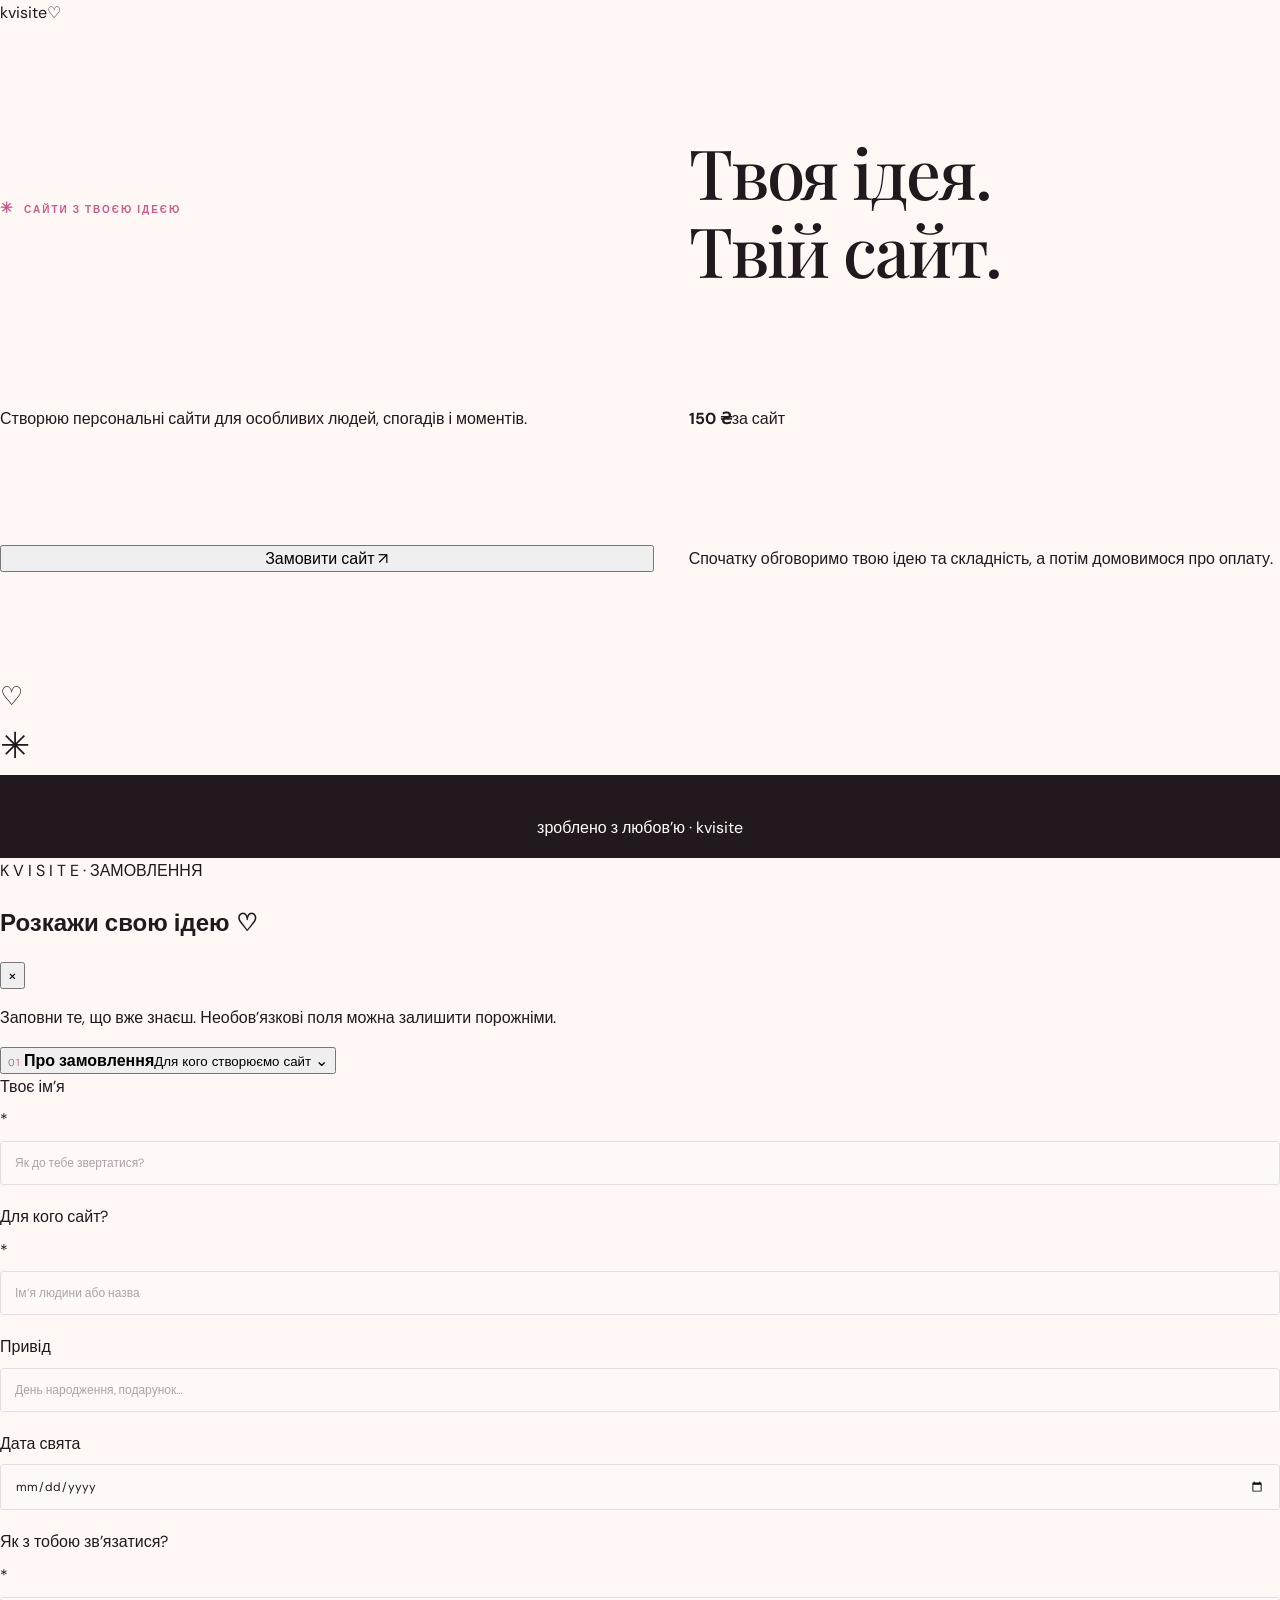
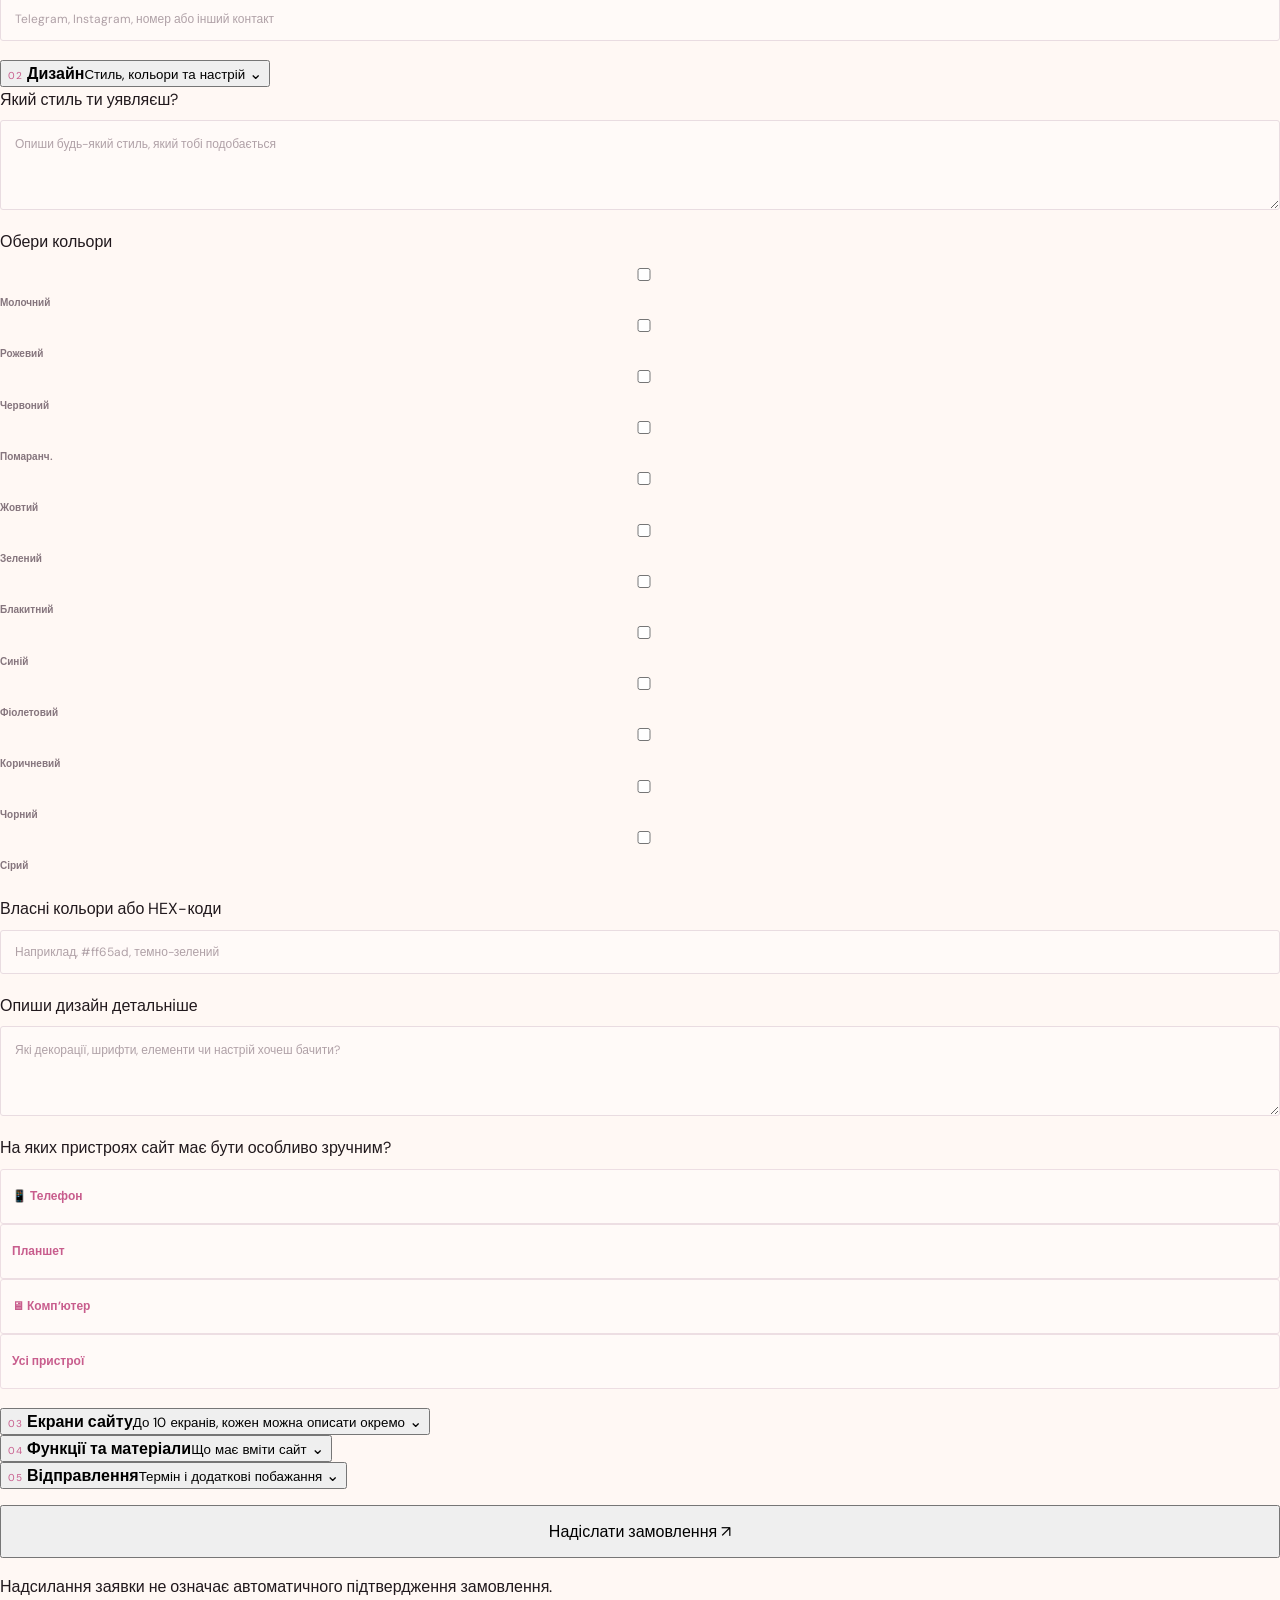
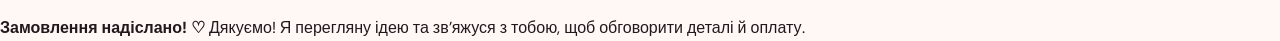
==== commit 946b739c: "Update print statement from 'Hello' to 'Goodbye'" ====
--- a/index.html
+++ b/index.html
@@ -1,587 +1,577 @@
-<!DOCTYPE html>
+
+<!doctype html>
 <html lang="uk">
 <head>
-  <meta charset="UTF-8">
-  <meta name="viewport" content="width=device-width, initial-scale=1.0">
-  <meta name="theme-color" content="#fff8f5">
-  <meta name="description" content="Створи особливий персональний сайт для людини, яку любиш. Kvisite — сайти з емоціями.">
-  <title>kvisite ♡ персональні сайти</title>
+  <meta charset="utf-8">
+  <meta name="viewport" content="width=device-width, initial-scale=1">
+  <meta name="theme-color" content="#fff9f7">
+  <meta name="description" content="Персональні сайти на замовлення від kvisite — 150 грн.">
+  <title>kvisite — твій сайт ♡</title>
   <link rel="stylesheet" href="style.css">
 </head>
 <body>
-  <div class="top-note">
-    маленький сайт — велика емоція ♡
-  </div>
-
-  <header class="header">
-    <a class="logo" href="#home">kvisite<span>♡</span></a>
-
-    <nav class="navigation">
-      <a href="#about">Про нас</a>
-      <a href="#how">Як це працює</a>
-      <a href="#price">Вартість</a>
-      <a href="#order" class="nav-order">Замовити ↗</a>
-    </nav>
-  </header>
-
-  <main>
-    <section class="hero section" id="home">
-      <div class="hero-copy">
-        <div class="eyebrow"><span class="sparkle">✳</span> ТВОЯ ІСТОРІЯ В ОДНОМУ САЙТІ</div>
-
-        <h1>
-          Подаруй не річ,<br>
-          а <span class="pink-text">емоції</span> ♡
-        </h1>
-
-        <p class="hero-description">
-          Персональний сайт для особливої людини.
-          Ваші фото, теплі слова та маленькі деталі,
-          які роблять подарунок незабутнім.
-        </p>
-
-        <div class="hero-buttons">
-          <a href="#order" class="button button-dark">Створити сайт <span>↗</span></a>
-          <a href="#how" class="text-link">Як це працює?</a>
+  <main class="landing">
+    <header class="brand">kvisite<span>♡</span></header>
+
+    <section class="hero">
+      <div class="eyebrow"><span class="sparkle">✳</span> САЙТИ З ТВОЄЮ ІДЕЄЮ</div>
+      <h1>Твоя ідея.<br><span>Твій сайт.</span></h1>
+      <p class="intro">Створюю персональні сайти для особливих людей, спогадів і моментів.</p>
+      <div class="price-line"><strong>150 ₴</strong><span>за сайт</span></div>
+      <button class="primary-button" id="openOrder" type="button">Замовити сайт <span>↗</span></button>
+      <p class="small-note">Спочатку обговоримо твою ідею та складність, а потім домовимося про оплату.</p>
+    </section>
+
+    <div class="decor decor-one" aria-hidden="true">♡</div>
+    <div class="decor decor-two" aria-hidden="true">✳</div>
+    <footer class="footer">зроблено з любов’ю · kvisite</footer>
+  </main>
+
+  <div class="modal" id="orderModal" aria-hidden="true">
+    <div class="modal-backdrop" data-close-modal></div>
+    <section class="modal-panel" role="dialog" aria-modal="true" aria-labelledby="formTitle">
+      <div class="modal-top">
+        <div>
+          <div class="modal-kicker">K V I S I T E · ЗАМОВЛЕННЯ</div>
+          <h2 id="formTitle">Розкажи свою ідею ♡</h2>
         </div>
-
-        <div class="hero-bottom">
-          <span class="tiny-heart">♡</span>
-          <span>Створено з любов’ю до деталей</span>
-        </div>
+        <button class="close-button" type="button" aria-label="Закрити форму" data-close-modal>×</button>
       </div>
 
-      <div class="collage" aria-label="Приклад оформлення персонального сайту">
-        <div class="collage-paper paper-back"></div>
-
-        <div class="photo-card photo-main">
-          <div class="fake-photo">
-            <span class="photo-sun">☼</span>
-            <span class="photo-heart">♡</span>
-            <span class="photo-caption">our little story</span>
+      <p class="modal-description">Заповни те, що вже знаєш. Необов’язкові поля можна залишити порожніми.</p>
+
+      <form id="orderForm">
+        <section class="form-section expanded" data-section>
+          <button class="section-heading" type="button" aria-expanded="true">
+            <span class="step-number">01</span>
+            <span><strong>Про замовлення</strong><small>Для кого створюємо сайт</small></span>
+            <span class="chevron">⌄</span>
+          </button>
+          <div class="section-content">
+            <div class="field-grid">
+              <label class="field">Твоє ім’я <span>*</span>
+                <input name="yourName" required maxlength="100" placeholder="Як до тебе звертатися?">
+              </label>
+              <label class="field">Для кого сайт? <span>*</span>
+                <input name="recipientName" required maxlength="100" placeholder="Ім’я людини або назва">
+              </label>
+              <label class="field">Привід
+                <input name="occasion" maxlength="150" placeholder="День народження, подарунок…">
+              </label>
+              <label class="field">Дата свята
+                <input name="date" type="date">
+              </label>
+            </div>
+            <label class="field">Як з тобою зв’язатися? <span>*</span>
+              <input name="contact" required maxlength="200" placeholder="Telegram, Instagram, номер або інший контакт">
+            </label>
           </div>
-          <div class="photo-label">найцінніші моменти</div>
-        </div>
-
-        <div class="photo-card photo-small">
-          <div class="small-photo-art">୨୧</div>
-          <span>тільки для тебе</span>
-        </div>
-
-        <div class="sticker sticker-heart">♡</div>
-        <div class="sticker sticker-star">✳</div>
-        <div class="sticker sticker-love">made with love</div>
-        <div class="sticker sticker-bow">🎀</div>
-
-        <div class="note-card">
-          <span>маленьке нагадування</span>
-          <strong>ти — особлива людина ♡</strong>
-        </div>
-      </div>
-
-      <div class="hero-decor decor-one">✳</div>
-      <div class="hero-decor decor-two">♡</div>
-    </section>
-
-    <section class="ticker" aria-label="Особливості">
-      <span>ТВОЇ СПОГАДИ</span><b>♡</b>
-      <span>ТВОЇ СЛОВА</span><b>♡</b>
-      <span>ТВОЯ ІСТОРІЯ</span><b>♡</b>
-      <span>ТВОЇ СПОГАДИ</span><b>♡</b>
-    </section>
-
-    <section class="about section" id="about">
-      <div class="section-heading">
-        <span class="eyebrow">ЩО ТАКЕ KVISITE?</span>
-        <h2>Не просто сайт.<br><span class="pink-text">Твоя маленька історія.</span></h2>
-      </div>
-
-      <p class="about-text">
-        Це особистий подарунок, у якому можна зібрати фотографії,
-        привітання, улюблену музику та все, що хочеться сказати
-        близькій людині. Кожен сайт створюється з урахуванням
-        твоїх побажань.
-      </p>
-
-      <div class="feature-grid">
-        <article class="feature-card feature-pink">
-          <span class="feature-number">01</span>
-          <div class="feature-icon">♡</div>
-          <h3>Особистий</h3>
-          <p>Імена, спогади й слова, які мають значення саме для вас.</p>
-          <span class="feature-decoration">love note</span>
-        </article>
-
-        <article class="feature-card feature-cream">
-          <span class="feature-number">02</span>
-          <div class="feature-icon">✿</div>
-          <h3>Особливий</h3>
-          <p>Оформлення, кольори та деталі відповідно до твоїх ідей.</p>
-          <span class="feature-decoration">made for you</span>
-        </article>
-
-        <article class="feature-card feature-black">
-          <span class="feature-number">03</span>
-          <div class="feature-icon">✳</div>
-          <h3>Незабутній</h3>
-          <p>Посилання, яке можна надіслати людині та відкрити з телефона.</p>
-          <span class="feature-decoration">a little surprise</span>
-        </article>
-      </div>
-    </section>
-
-    <section class="how section" id="how">
-      <div class="section-heading centered">
-        <span class="eyebrow">УСЕ ПРОСТО</span>
-        <h2>Як це <span class="pink-text">працює?</span></h2>
-        <p>Від твоєї ідеї до готового подарунка ♡</p>
-      </div>
-
-      <div class="steps">
-        <article class="step">
-          <span class="step-number">01</span>
-          <div class="step-icon">✎</div>
-          <h3>Заповни форму</h3>
-          <p>Розкажи, для кого сайт і яким ти його уявляєш.</p>
-        </article>
-
-        <article class="step">
-          <span class="step-number">02</span>
-          <div class="step-icon">♡</div>
-          <h3>Уточни деталі</h3>
-          <p>Ми зв’яжемося з тобою для обговорення замовлення й оплати.</p>
-        </article>
-
-        <article class="step">
-          <span class="step-number">03</span>
-          <div class="step-icon">✿</div>
-          <h3>Дочекайся сайту</h3>
-          <p>Після узгодження деталей ми створимо твій сайт.</p>
-        </article>
-
-        <article class="step">
-          <span class="step-number">04</span>
-          <div class="step-icon">🎀</div>
-          <h3>Даруй емоції</h3>
-          <p>Отримай посилання та поділися подарунком з близькою людиною.</p>
-        </article>
-      </div>
-    </section>
-
-    <section class="price-section section" id="price">
-      <div class="price-card">
-        <div class="price-copy">
-          <span class="eyebrow">ОДИН ТАРИФ · УСЕ ПРО ТВОЮ ІСТОРІЮ</span>
-          <h2>Твій сайт.<br><span>Твої правила.</span></h2>
-          <p>
-            Один тариф для персонального сайту з індивідуальним
-            оформленням, фотографіями та твоїми побажаннями.
-          </p>
-
-          <ul class="price-list">
-            <li><span>♡</span> Персональне оформлення</li>
-            <li><span>♡</span> Фотографії та привітання</li>
-            <li><span>♡</span> Побажання щодо стилю й деталей</li>
-            <li><span>♡</span> Уточнення деталей перед створенням</li>
-          </ul>
-
-          <a href="#order" class="button button-dark">Замовити сайт <span>↗</span></a>
-        </div>
-
-        <div class="price-visual">
-          <div class="price-sticker">one & only ♡</div>
-          <div class="price-inner">
-            <span class="price-label">ПЕРСОНАЛЬНИЙ САЙТ</span>
-            <div class="price-amount">150<span>₴</span></div>
-            <span class="price-caption">подарунок, який запам’ятається</span>
-            <div class="price-flower">✿</div>
-          </div>
-          <span class="price-side-note">made just for you</span>
-        </div>
-      </div>
-    </section>
-
-    <section class="order-section section" id="order">
-      <div class="order-intro">
-        <span class="eyebrow">ТВОРИМО ЩОСЬ ОСОБЛИВЕ</span>
-        <h2>Розкажи мені<br><span class="pink-text">про свою ідею ♡</span></h2>
-        <p>
-          Заповни форму нижче. Що більше деталей ти розкажеш,
-          то легше буде зрозуміти, яким ти хочеш бачити свій сайт.
-        </p>
-
-        <div class="order-note">
-          <span class="note-icon">♡</span>
-          <div>
-            <strong>Твоя ідея має значення</strong>
-            <p>Не знаєш, що обрати? Просто опиши свою ідею своїми словами.</p>
-          </div>
-        </div>
-
-        <div class="mini-sticker">з любов’ю, kvisite 🎀</div>
-      </div>
-
-      <div class="form-card">
-        <div class="form-top">
-          <div>
-            <span class="form-kicker">ФОРМА ЗАМОВЛЕННЯ</span>
-            <h3>Створімо твій сайт</h3>
-          </div>
-          <div class="form-price">150 ₴</div>
-        </div>
-
-        <div class="progress-wrap">
-          <div class="progress-line"><span id="formProgress"></span></div>
-          <span id="progressText">Заповни обов’язкові поля</span>
-        </div>
-
-        <form id="orderForm">
-          <input type="hidden" name="tariff" value="Персональний сайт — 150 грн">
-
-          <div class="form-section-title">
-            <span>01</span>
-            <h4>Для кого створюємо сайт?</h4>
-          </div>
-
-          <div class="field">
-            <label for="yourName">Твоє ім’я <span>*</span></label>
-            <input id="yourName" name="yourName" type="text"
-              placeholder="Як до тебе звертатися?" required maxlength="100">
-          </div>
-
-          <div class="field">
-            <label for="recipientName">Ім’я отримувача <span>*</span></label>
-            <input id="recipientName" name="recipientName" type="text"
-              placeholder="Для кого цей подарунок?" required maxlength="100">
-          </div>
-
-          <div class="field-row">
+        </section>
+
+        <section class="form-section expanded" data-section>
+          <button class="section-heading" type="button" aria-expanded="true">
+            <span class="step-number">02</span>
+            <span><strong>Дизайн</strong><small>Стиль, кольори та настрій</small></span>
+            <span class="chevron">⌄</span>
+          </button>
+          <div class="section-content">
+            <label class="field">Який стиль ти уявляєш?
+              <textarea name="style" rows="2" maxlength="1500" placeholder="Опиши будь-який стиль, який тобі подобається"></textarea>
+            </label>
+
             <div class="field">
-              <label for="occasion">Який привід?</label>
-              <select id="occasion">
-                <option value="">Обери привід</option>
-                <option>День народження</option>
-                <option>Річниця</option>
-                <option>Подарунок без приводу</option>
-                <option>Для найкращої подруги або друга</option>
-                <option>Для коханої людини</option>
-                <option>Інше</option>
-              </select>
+              <span class="field-title">Обери кольори</span>
+              <div class="swatches">
+                <label class="swatch"><input type="checkbox" name="colors" value="Молочний"><span style="--swatch:#fff4e9"></span><small>Молочний</small></label>
+                <label class="swatch"><input type="checkbox" name="colors" value="Рожевий"><span style="--swatch:#f4b8d2"></span><small>Рожевий</small></label>
+                <label class="swatch"><input type="checkbox" name="colors" value="Червоний"><span style="--swatch:#d95765"></span><small>Червоний</small></label>
+                <label class="swatch"><input type="checkbox" name="colors" value="Помаранчевий"><span style="--swatch:#f2a05c"></span><small>Помаранч.</small></label>
+                <label class="swatch"><input type="checkbox" name="colors" value="Жовтий"><span style="--swatch:#f2d76c"></span><small>Жовтий</small></label>
+                <label class="swatch"><input type="checkbox" name="colors" value="Зелений"><span style="--swatch:#9dbb9a"></span><small>Зелений</small></label>
+                <label class="swatch"><input type="checkbox" name="colors" value="Блакитний"><span style="--swatch:#a9d5eb"></span><small>Блакитний</small></label>
+                <label class="swatch"><input type="checkbox" name="colors" value="Синій"><span style="--swatch:#6178bd"></span><small>Синій</small></label>
+                <label class="swatch"><input type="checkbox" name="colors" value="Фіолетовий"><span style="--swatch:#b9a2d8"></span><small>Фіолетовий</small></label>
+                <label class="swatch"><input type="checkbox" name="colors" value="Коричневий"><span style="--swatch:#9a715b"></span><small>Коричневий</small></label>
+                <label class="swatch"><input type="checkbox" name="colors" value="Чорний"><span style="--swatch:#211b20"></span><small>Чорний</small></label>
+                <label class="swatch"><input type="checkbox" name="colors" value="Сірий"><span style="--swatch:#c9c4c6"></span><small>Сірий</small></label>
+              </div>
             </div>
 
+            <label class="field">Власні кольори або HEX-коди
+              <input name="customColors" maxlength="300" placeholder="Наприклад, #ff65ad, темно-зелений">
+            </label>
+            <label class="field">Опиши дизайн детальніше
+              <textarea name="designDescription" rows="3" maxlength="3000" placeholder="Які декорації, шрифти, елементи чи настрій хочеш бачити?"></textarea>
+            </label>
+
             <div class="field">
-              <label for="date">Дата свята</label>
-              <input id="date" name="date" type="date">
+              <span class="field-title">На яких пристроях сайт має бути особливо зручним?</span>
+              <div class="choice-row">
+                <label class="choice"><input type="checkbox" name="devices" value="Телефон"><span>📱 Телефон</span></label>
+                <label class="choice"><input type="checkbox" name="devices" value="Планшет"><span>Планшет</span></label>
+                <label class="choice"><input type="checkbox" name="devices" value="Комп’ютер"><span>🖥 Комп’ютер</span></label>
+                <label class="choice"><input type="checkbox" name="devices" value="Усі пристрої"><span>Усі пристрої</span></label>
+              </div>
             </div>
           </div>
-
-          <div class="field">
-            <label for="contact">Твій Telegram або інший контакт <span>*</span></label>
-            <input id="contact" name="contact" type="text"
-              placeholder="@username або посилання на Telegram" required maxlength="150">
-            <small>Контакт потрібен, щоб уточнити деталі замовлення.</small>
+        </section>
+
+        <section class="form-section" data-section>
+          <button class="section-heading" type="button" aria-expanded="false">
+            <span class="step-number">03</span>
+            <span><strong>Екрани сайту</strong><small>До 10 екранів, кожен можна описати окремо</small></span>
+            <span class="chevron">⌄</span>
+          </button>
+          <div class="section-content" hidden>
+            <p class="helper">Додавай екрани по одному. Назва й опис обов’язкові, усе інше — за бажанням.</p>
+            <div id="screensList" class="screens-list"></div>
+            <button class="secondary-button" id="addScreen" type="button">＋ Додати ще один екран</button>
           </div>
-
-          <div class="form-divider"></div>
-
-          <div class="form-section-title">
-            <span>02</span>
-            <h4>Яким буде сайт?</h4>
-          </div>
-
-          <div class="field">
-            <label>Обери стиль оформлення</label>
-            <div class="choice-grid" id="styleChoices">
-              <label class="choice">
-                <input type="radio" name="siteStyle" value="Pinterest">
-                <span class="choice-emoji">🎀</span>
-                <span>Pinterest</span>
-              </label>
-              <label class="choice">
-                <input type="radio" name="siteStyle" value="Ніжний">
-                <span class="choice-emoji">🌷</span>
-                <span>Ніжний</span>
-              </label>
-              <label class="choice">
-                <input type="radio" name="siteStyle" value="Яскравий">
-                <span class="choice-emoji">✳</span>
-                <span>Яскравий</span>
-              </label>
-              <label class="choice">
-                <input type="radio" name="siteStyle" value="Мінімалістичний">
-                <span class="choice-emoji">♡</span>
-                <span>Мінімалізм</span>
-              </label>
+        </section>
+
+        <section class="form-section" data-section>
+          <button class="section-heading" type="button" aria-expanded="false">
+            <span class="step-number">04</span>
+            <span><strong>Функції та матеріали</strong><small>Що має вміти сайт</small></span>
+            <span class="chevron">⌄</span>
+          </button>
+          <div class="section-content" hidden>
+            <div class="field">
+              <span class="field-title">Які функції потрібні?</span>
+              <div class="choice-grid">
+                <label class="choice"><input type="checkbox" name="features" value="Фото"><span>Фото</span></label>
+                <label class="choice"><input type="checkbox" name="features" value="Музика"><span>Музика</span></label>
+                <label class="choice"><input type="checkbox" name="features" value="Анімації"><span>Анімації</span></label>
+                <label class="choice"><input type="checkbox" name="features" value="Лист або привітання"><span>Лист або привітання</span></label>
+                <label class="choice"><input type="checkbox" name="features" value="Галерея спогадів"><span>Галерея спогадів</span></label>
+                <label class="choice"><input type="checkbox" name="features" value="Відео"><span>Відео</span></label>
+              </div>
+            </div>
+
+            <label class="field">Посилання на музику
+              <input name="music" type="url" placeholder="https://…">
+            </label>
+            <label class="field">Як має запускатися музика?
+              <select name="musicStart">
+                <option value="">Не потрібно / ще не знаю</option>
+                <option value="Автоматично, якщо браузер дозволить">Автоматично, якщо браузер дозволить</option>
+                <option value="Після натискання кнопки">Після натискання кнопки</option>
+              </select>
+            </label>
+            <label class="field">Музика: файл або додаткові побажання
+              <textarea name="musicNotes" rows="2" placeholder="Назва пісні, де має грати тощо"></textarea>
+            </label>
+            <label class="field">Опис анімацій
+              <textarea name="animationNotes" rows="2" placeholder="Наприклад, плавна поява тексту, сердечка чи рухомі наліпки"></textarea>
+            </label>
+
+            <div class="upload-card">
+              <div>
+                <strong>Матеріали</strong>
+                <p>До 10 фото та 1 відео. Для кожного фото можна вказати екран.</p>
+              </div>
+              <label class="field">Фотографії (до 10)
+                <input id="photoFiles" name="photos" type="file" accept="image/*" multiple>
+                <small class="file-note" id="photoCount">Файли не вибрано</small>
+              </label>
+              <div id="photoScreenAssignments" class="assignment-list"></div>
+              <label class="field">Відео (до 1)
+                <input id="videoFile" name="videoFile" type="file" accept="video/*">
+                <small class="file-note" id="videoCount">Файл не вибрано</small>
+              </label>
+              <label class="field">Посилання на відео
+                <input name="videoLink" type="url" placeholder="https://…">
+              </label>
+              <label class="field">Аудіофайл із музикою
+                <input id="audioFile" name="musicFile" type="file" accept="audio/*">
+                <small class="file-note" id="audioCount">Файл не вибрано</small>
+              </label>
+              <p class="helper">Посилання на великі файли можуть бути зручнішими. Надсилання відео й аудіо вкладеннями потребує підтримки з боку обробника замовлень.</p>
             </div>
           </div>
-
-          <div class="field">
-            <label>Що хотілося б додати?</label>
-            <div class="check-list">
-              <label class="check-option">
-                <input type="checkbox" name="extras" value="Музика">
-                <span class="custom-check">✓</span>
-                <span>Фонова музика</span>
-                <span class="option-icon">♫</span>
-              </label>
-              <label class="check-option">
-                <input type="checkbox" name="extras" value="Анімації">
-                <span class="custom-check">✓</span>
-                <span>Анімації та ефекти</span>
-                <span class="option-icon">✳</span>
-              </label>
-              <label class="check-option">
-                <input type="checkbox" name="extras" value="Приховані сюрпризи">
-                <span class="custom-check">✓</span>
-                <span>Приховані сюрпризи</span>
-                <span class="option-icon">🎁</span>
-              </label>
-              <label class="check-option">
-                <input type="checkbox" name="extras" value="Лист або привітання">
-                <span class="custom-check">✓</span>
-                <span>Лист або привітання</span>
-                <span class="option-icon">💌</span>
-              </label>
-              <label class="check-option">
-                <input type="checkbox" name="extras" value="Фото та спогади">
-                <span class="custom-check">✓</span>
-                <span>Фото та спогади</span>
-                <span class="option-icon">📸</span>
-              </label>
+        </section>
+
+        <section class="form-section" data-section>
+          <button class="section-heading" type="button" aria-expanded="false">
+            <span class="step-number">05</span>
+            <span><strong>Відправлення</strong><small>Термін і додаткові побажання</small></span>
+            <span class="chevron">⌄</span>
+          </button>
+          <div class="section-content" hidden>
+            <label class="field">До якої дати потрібен сайт?
+              <input name="deadline" type="date">
+            </label>
+            <label class="field">Додаткові побажання
+              <textarea name="extraWishes" rows="3" placeholder="Усе, що ще важливо знати"></textarea>
+            </label>
+            <div class="price-note">
+              <strong>Вартість — 150 грн</strong>
+              <p>Перед оплатою я перегляну ідею та зв’яжуся з тобою, щоб обговорити складність і можливості. Якщо задум складний, домовимося про все заздалегідь.</p>
             </div>
+            <label class="consent">
+              <input type="checkbox" name="confirmDetails" required>
+              <span>Я перевірив/перевірила контактні дані та погоджуюся на надсилання замовлення.</span>
+            </label>
           </div>
-
-          <div class="field">
-            <label for="music">Музика для сайту</label>
-            <input id="music" name="music" type="text"
-              placeholder="Назва пісні або посилання (необов’язково)" maxlength="300">
+        </section>
+
+        <div class="submit-area">
+          <p id="formStatus" role="status" aria-live="polite"></p>
+          <button class="primary-button submit-button" type="submit" id="submitOrder">Надіслати замовлення <span>↗</span></button>
+          <p class="submit-note">Надсилання заявки не означає автоматичного підтвердження замовлення.</p>
+        </div>
+      </form>
+    </section>
+  </div>
+
+  <div class="toast" id="successToast" role="status" aria-live="polite">
+    <strong>Замовлення надіслано! ♡</strong>
+    <span>Дякуємо! Я перегляну ідею та зв’яжуся з тобою, щоб обговорити деталі й оплату.</span>
+  </div>
+
+  <script>
+    (() => {
+      const WORKER_URL = 'https://kvisite-orders.k2503212.workers.dev/';
+      const modal = document.getElementById('orderModal');
+      const form = document.getElementById('orderForm');
+      const status = document.getElementById('formStatus');
+      const submitButton = document.getElementById('submitOrder');
+      const screensList = document.getElementById('screensList');
+      const addScreenButton = document.getElementById('addScreen');
+      let screenCount = 0;
+
+      function openModal() {
+        modal.classList.add('is-open');
+        modal.setAttribute('aria-hidden', 'false');
+        document.body.classList.add('modal-open');
+        document.querySelector('.close-button').focus();
+      }
+
+      function closeModal() {
+        modal.classList.remove('is-open');
+        modal.setAttribute('aria-hidden', 'true');
+        document.body.classList.remove('modal-open');
+        document.getElementById('openOrder').focus();
+      }
+
+      document.getElementById('openOrder').addEventListener('click', openModal);
+      modal.querySelectorAll('[data-close-modal]').forEach(el => el.addEventListener('click', closeModal));
+
+      document.addEventListener('keydown', e => {
+        if (e.key === 'Escape' && modal.classList.contains('is-open')) closeModal();
+      });
+
+      document.querySelectorAll('.section-heading').forEach(button => {
+        button.addEventListener('click', () => {
+          const section = button.closest('[data-section]');
+          const content = section.querySelector('.section-content');
+          const opening = content.hidden;
+          content.hidden = !opening;
+          section.classList.toggle('expanded', opening);
+          button.setAttribute('aria-expanded', String(opening));
+        });
+      });
+
+      function escapeHtml(value) {
+        return String(value).replace(/[&<>"']/g, char => ({
+          '&': '&amp;', '<': '&lt;', '>': '&gt;', '"': '&quot;', "'": '&#39;'
+        }[char]));
+      }
+
+      function screenOptions() {
+        return Array.from(screensList.querySelectorAll('.screen-card')).map((card, i) => {
+          const title = card.querySelector('[name="screenTitle"]').value.trim();
+          return { value: String(i + 1), label: title || `Екран ${i + 1}` };
+        });
+      }
+
+      function refreshAssignments() {
+        document.querySelectorAll('.screen-assignment').forEach(select => {
+          const previous = select.value;
+          select.innerHTML = '<option value="">Ще не визначено</option>' +
+            screenOptions().map(s => `<option value="${s.value}">${escapeHtml(s.label)}</option>`).join('');
+          if ([...select.options].some(o => o.value === previous)) select.value = previous;
+        });
+      }
+
+      function renumberScreens() {
+        const cards = [...screensList.querySelectorAll('.screen-card')];
+        screenCount = cards.length;
+
+        cards.forEach((card, i) => {
+          card.querySelector('.screen-badge').textContent = `Екран ${i + 1}`;
+          card.dataset.screenNumber = String(i + 1);
+        });
+
+        addScreenButton.disabled = screenCount >= 10;
+        addScreenButton.textContent = screenCount >= 10
+          ? 'Додано максимум 10 екранів'
+          : '＋ Додати ще один екран';
+      }
+
+      function addScreen() {
+        if (screenCount >= 10) return;
+
+        screenCount++;
+        const number = screenCount;
+        const card = document.createElement('article');
+        card.className = 'screen-card';
+
+        card.innerHTML = `
+          <div class="screen-card-top">
+            <span class="screen-badge">Екран ${number}</span>
+            ${number > 1 ? '<button type="button" class="remove-screen">Видалити ×</button>' : ''}
           </div>
-
-          <div class="field">
-            <label for="greeting">Текст привітання або побажання</label>
-            <textarea id="greeting" name="greeting" rows="4"
-              placeholder="Що хочеш написати отримувачу? Можеш залишити поле порожнім."
-              maxlength="3000"></textarea>
-          </div>
-
-          <div class="field">
-            <label for="wishes">Особливі побажання до сайту</label>
-            <textarea id="wishes" name="wishes" rows="4"
-              placeholder="Кольори, ідеї, деталі, приклади сайтів або будь-які інші побажання..."
-              maxlength="3000"></textarea>
-          </div>
-
-          <div class="form-divider"></div>
-
-          <div class="form-section-title">
-            <span>03</span>
-            <h4>Додай фотографії</h4>
-          </div>
-
-          <div class="upload-area">
-            <input id="photos" name="photos" type="file" accept="image/*" multiple>
-            <label for="photos" class="upload-label">
-              <span class="upload-icon">＋</span>
-              <strong>Обери фотографії</strong>
-              <span>Можна вибрати декілька зображень</span>
-            </label>
-            <div id="photoPreview" class="photo-preview"></div>
-            <small>Додавай лише ті фотографії, які хочеш використати на сайті.</small>
-          </div>
-
-          <label class="privacy-check">
-            <input id="confirmInfo" type="checkbox" required>
-            <span>Я перевірила введені дані та хочу надіслати замовлення.</span>
+          <label class="field">Назва екрана <span>*</span>
+            <input name="screenTitle" required maxlength="120" placeholder="Наприклад, Привітання">
           </label>
-
-          <div id="formMessage" class="form-message" role="status" aria-live="polite"></div>
-
-          <button id="submitButton" type="submit" class="button button-dark submit-button">
-            Надіслати замовлення <span>↗</span>
-          </button>
-
-          <p class="form-footnote">
-            Після надсилання ми зв’яжемося з тобою для уточнення деталей та оплати.
-          </p>
-        </form>
-
-        <div id="successPanel" class="success-panel" hidden>
-          <div class="success-heart">♡</div>
-          <h3>Замовлення надіслано!</h3>
-          <p>
-            Дякуємо за довіру до kvisite. Очікуй повідомлення для уточнення
-            деталей, оплати та подальшого створення твого сайту.
-          </p>
-          <a href="https://t.me/kvisite" target="_blank" rel="noopener" class="button button-dark">
-            Наш Telegram ↗
-          </a>
-          <button type="button" id="newOrderButton" class="text-button">Створити ще одне замовлення</button>
-        </div>
-      </div>
-    </section>
-
-    <section class="final-note">
-      <div class="final-doodle">♡</div>
-      <span class="eyebrow">ДЛЯ ТИХ, ХТО ВАЖЛИВИЙ</span>
-      <h2>Нехай твій подарунок<br>скаже більше, ніж слова.</h2>
-      <a href="#order" class="button button-light">Почати створення ↗</a>
-      <span class="final-flower">✿</span>
-    </section>
-  </main>
-
-  <footer class="footer">
-    <a class="logo footer-logo" href="#home">kvisite<span>♡</span></a>
-    <p>Персональні сайти для особливих моментів.</p>
-    <a href="https://t.me/kvisite" target="_blank" rel="noopener">Telegram ↗</a>
-    <div class="footer-bottom">створено з любов’ю ♡ kvisite</div>
-  </footer>
-
-  <script>
-    const WORKER_URL = "https://kvisite-orders.k2503212.workers.dev/";
-
-    const orderForm = document.getElementById("orderForm");
-    const submitButton = document.getElementById("submitButton");
-    const formMessage = document.getElementById("formMessage");
-    const photosInput = document.getElementById("photos");
-    const photoPreview = document.getElementById("photoPreview");
-    const successPanel = document.getElementById("successPanel");
-    const progressBar = document.getElementById("formProgress");
-    const progressText = document.getElementById("progressText");
-
-    function updateProgress() {
-      const requiredFields = [
-        document.getElementById("yourName"),
-        document.getElementById("recipientName"),
-        document.getElementById("contact")
-      ];
-
-      const completed = requiredFields.filter(field => field.value.trim()).length;
-      progressBar.style.width = `${(completed / requiredFields.length) * 100}%`;
-      progressText.textContent = completed === requiredFields.length
-        ? "Основні поля заповнено ♡"
-        : `Заповнено ${completed} з ${requiredFields.length} обов’язкових полів`;
-    }
-
-    orderForm.querySelectorAll("input, textarea, select").forEach(field => {
-      field.addEventListener("input", updateProgress);
-      field.addEventListener("change", updateProgress);
-    });
-
-    photosInput.addEventListener("change", () => {
-      photoPreview.innerHTML = "";
-      const files = Array.from(photosInput.files || []);
-
-      files.forEach(file => {
-        const item = document.createElement("div");
-        item.className = "preview-item";
-
-        const name = document.createElement("span");
-        name.textContent = file.name;
-
-        const size = document.createElement("small");
-        size.textContent = `${Math.max(1, Math.round(file.size / 1024))} КБ`;
-
-        item.append(name, size);
-        photoPreview.appendChild(item);
+          <label class="field">Що має бути на цьому екрані? <span>*</span>
+            <textarea name="screenDescription" required rows="3" maxlength="3000" placeholder="Опиши розташування елементів, що має бачити людина та як екран має виглядати"></textarea>
+            <small class="field-hint">Підказка: де розмістити текст і фото? Який декор додати? Яке враження має створювати екран?</small>
+          </label>
+          <label class="field">Текст на екрані
+            <textarea name="screenText" rows="2" maxlength="3000" placeholder="Можна залишити порожнім, якщо текст ще не готовий"></textarea>
+          </label>
+          <label class="field">Кнопки та їхня дія
+            <textarea name="screenButtons" rows="2" maxlength="1500" placeholder="Наприклад: кнопка «Відкрити лист» показує текст"></textarea>
+          </label>
+          <label class="field">Анімації на цьому екрані
+            <textarea name="screenAnimations" rows="2" maxlength="1000" placeholder="Необов’язково"></textarea>
+          </label>
+        `;
+
+        screensList.appendChild(card);
+        card.querySelector('[name="screenTitle"]').addEventListener('input', refreshAssignments);
+
+        const remove = card.querySelector('.remove-screen');
+        if (remove) {
+          remove.addEventListener('click', () => {
+            card.remove();
+            renumberScreens();
+            refreshAssignments();
+          });
+        }
+
+        renumberScreens();
+        refreshAssignments();
+      }
+
+      addScreenButton.addEventListener('click', addScreen);
+      addScreen();
+
+      const photoInput = document.getElementById('photoFiles');
+      const videoInput = document.getElementById('videoFile');
+      const audioInput = document.getElementById('audioFile');
+
+      photoInput.addEventListener('change', () => {
+        if (photoInput.files.length > 10) {
+          alert('Можна додати не більше 10 фотографій.');
+          photoInput.value = '';
+        }
+
+        document.getElementById('photoCount').textContent = photoInput.files.length
+          ? `Вибрано фото: ${photoInput.files.length} із 10`
+          : 'Файли не вибрано';
+
+        const holder = document.getElementById('photoScreenAssignments');
+        holder.innerHTML = '';
+
+        [...photoInput.files].forEach((file, i) => {
+          const row = document.createElement('label');
+          row.className = 'field assignment-row';
+          row.innerHTML = `
+            <span>${escapeHtml(file.name)}</span>
+            <select class="screen-assignment" name="photoScreen_${i}">
+              <option value="">Ще не визначено</option>
+            </select>
+          `;
+          holder.appendChild(row);
+        });
+
+        refreshAssignments();
       });
 
-      if (files.length) {
-        formMessage.textContent = `Обрано фотографій: ${files.length}`;
-        formMessage.className = "form-message info";
-      } else {
-        formMessage.textContent = "";
-        formMessage.className = "form-message";
-      }
-    });
-
-    orderForm.addEventListener("submit", async event => {
-      event.preventDefault();
-
-      if (!orderForm.reportValidity()) return;
-
-      submitButton.disabled = true;
-      submitButton.innerHTML = 'Надсилаємо замовлення… <span>♡</span>';
-      formMessage.textContent = "";
-      formMessage.className = "form-message";
-
-      const data = new FormData(orderForm);
-
-      // Один тариф для всіх замовлень.
-      data.set("tariff", "Персональний сайт — 150 грн");
-
-      // Додаткові поля збираємо в wishes, щоб зберегти сумісність із Worker.
-      const occasion = document.getElementById("occasion").value || "Не вказано";
-      const selectedStyle = orderForm.querySelector('input[name="siteStyle"]:checked');
-      const siteStyle = selectedStyle ? selectedStyle.value : "На розсуд виконавця";
-      const extras = Array.from(orderForm.querySelectorAll('input[name="extras"]:checked'))
-        .map(input => input.value);
-
-      const extraDetails = [
-        `Привід: ${occasion}`,
-        `Стиль: ${siteStyle}`,
-        `Бажані елементи: ${extras.length ? extras.join(", ") : "Не вказано"}`,
-        `Побажання: ${document.getElementById("wishes").value.trim() || "Не вказано"}`
-      ].join("\n");
-
-      data.set("wishes", extraDetails);
-
-      // Worker отримує фотографії через formData.getAll("photos").
-      try {
-        const response = await fetch(WORKER_URL, {
-          method: "POST",
-          body: data
+      videoInput.addEventListener('change', () => {
+        if (videoInput.files.length > 1) {
+          alert('Можна додати лише одне відео.');
+          videoInput.value = '';
+        }
+        document.getElementById('videoCount').textContent = videoInput.files.length
+          ? `Вибрано: ${videoInput.files[0].name}`
+          : 'Файл не вибрано';
+      });
+
+      audioInput.addEventListener('change', () => {
+        if (audioInput.files.length > 1) {
+          alert('Можна додати лише один аудіофайл.');
+          audioInput.value = '';
+        }
+        document.getElementById('audioCount').textContent = audioInput.files.length
+          ? `Вибрано: ${audioInput.files[0].name}`
+          : 'Файл не вибрано';
+      });
+
+      function value(name) {
+        const el = form.elements.namedItem(name);
+        return el ? el.value.trim() : '';
+      }
+
+      function checkedValues(name) {
+        return [...form.querySelectorAll(`input[name="${name}"]:checked`)].map(el => el.value);
+      }
+
+      function buildDetails() {
+        const screens = [...screensList.querySelectorAll('.screen-card')].map((card, i) => ({
+          number: i + 1,
+          title: card.querySelector('[name="screenTitle"]').value.trim(),
+          description: card.querySelector('[name="screenDescription"]').value.trim(),
+          text: card.querySelector('[name="screenText"]').value.trim(),
+          buttons: card.querySelector('[name="screenButtons"]').value.trim(),
+          animations: card.querySelector('[name="screenAnimations"]').value.trim()
+        }));
+
+        const photoAssignments = [...document.querySelectorAll('.screen-assignment')].map((el, i) => ({
+          file: photoInput.files[i]?.name || '',
+          screen: el.value || 'Не визначено'
+        }));
+
+        return {
+          occasion: value('occasion'),
+          style: value('style'),
+          colors: checkedValues('colors'),
+          customColors: value('customColors'),
+          designDescription: value('designDescription'),
+          devices: checkedValues('devices'),
+          screens,
+          features: checkedValues('features'),
+          musicLink: value('music'),
+          musicStart: value('musicStart'),
+          musicNotes: value('musicNotes'),
+          animationNotes: value('animationNotes'),
+          videoLink: value('videoLink'),
+          photoAssignments,
+          deadline: value('deadline'),
+          extraWishes: value('extraWishes'),
+          videoFileName: videoInput.files[0]?.name || '',
+          audioFileName: audioInput.files[0]?.name || ''
+        };
+      }
+
+      function formatDetails(d) {
+        const lines = [
+          'ДЕТАЛІ САЙТУ',
+          `Привід: ${d.occasion || 'не вказано'}`,
+          `Стиль: ${d.style || 'не вказано'}`,
+          `Кольори: ${[...d.colors, d.customColors].filter(Boolean).join(', ') || 'не вказано'}`,
+          `Опис дизайну: ${d.designDescription || 'не вказано'}`,
+          `Пристрої: ${d.devices.join(', ') || 'не вказано'}`,
+          `Функції: ${d.features.join(', ') || 'не вказано'}`,
+          `Музика: ${d.musicLink || d.musicNotes || 'не вказано'}`,
+          `Запуск музики: ${d.musicStart || 'не вказано'}`,
+          `Анімації: ${d.animationNotes || 'не вказано'}`
+        ];
+
+        d.screens.forEach(s => {
+          lines.push(
+            '',
+            `ЕКРАН ${s.number}: ${s.title}`,
+            `Опис: ${s.description}`,
+            `Текст: ${s.text || 'не вказано'}`,
+            `Кнопки та дії: ${s.buttons || 'не вказано'}`,
+            `Анімації: ${s.animations || 'не вказано'}`
+          );
         });
 
-        if (!response.ok) {
-          throw new Error("Не вдалося надіслати замовлення.");
-        }
-
-        orderForm.hidden = true;
-        document.querySelector(".progress-wrap").hidden = true;
-        successPanel.hidden = false;
-        successPanel.scrollIntoView({ behavior: "smooth", block: "center" });
-      } catch (error) {
-        formMessage.textContent =
-          "Не вдалося надіслати замовлення. Перевір з’єднання з інтернетом і спробуй ще раз.";
-        formMessage.className = "form-message error";
-      } finally {
-        submitButton.disabled = false;
-        submitButton.innerHTML = 'Надіслати замовлення <span>↗</span>';
-      }
-    });
-
-    document.getElementById("newOrderButton").addEventListener("click", () => {
-      orderForm.reset();
-      orderForm.hidden = false;
-      successPanel.hidden = true;
-      document.querySelector(".progress-wrap").hidden = false;
-      photoPreview.innerHTML = "";
-      formMessage.textContent = "";
-      updateProgress();
-      document.getElementById("order").scrollIntoView({ behavior: "smooth" });
-    });
-
-    const revealItems = document.querySelectorAll(
-      ".feature-card, .step, .price-card, .form-card, .order-intro"
-    );
-
-    if ("IntersectionObserver" in window) {
-      const observer = new IntersectionObserver(entries => {
-        entries.forEach(entry => {
-          if (entry.isIntersecting) {
-            entry.target.classList.add("visible");
-            observer.unobserve(entry.target);
+        if (d.photoAssignments.length) {
+          lines.push('', 'ФОТО ТА ЇХНІ ЕКРАНИ',
+            ...d.photoAssignments.map(p => `${p.file} — екран ${p.screen}`));
+        }
+
+        lines.push(
+          `Посилання на відео: ${d.videoLink || 'не вказано'}`,
+          `Відеофайл: ${d.videoFileName || 'не додано'}`,
+          `Аудіофайл: ${d.audioFileName || 'не додано'}`,
+          `Бажаний термін: ${d.deadline || 'не вказано'}`,
+          `Додаткові побажання: ${d.extraWishes || 'не вказано'}`
+        );
+
+        return lines.join('\n');
+      }
+
+      form.addEventListener('submit', async event => {
+        event.preventDefault();
+        status.textContent = '';
+
+        const firstInvalid = [...form.querySelectorAll(':invalid')]
+          .find(el => el.type !== 'checkbox' || el.required);
+
+        if (firstInvalid) {
+          const parentSection = firstInvalid.closest('[data-section]');
+          if (parentSection) {
+            const content = parentSection.querySelector('.section-content');
+            content.hidden = false;
+            parentSection.classList.add('expanded');
+            parentSection.querySelector('.section-heading').setAttribute('aria-expanded', 'true');
           }
-        });
-      }, { threshold: 0.12 });
-
-      revealItems.forEach(item => {
-        item.classList.add("reveal");
-        observer.observe(item);
+          firstInvalid.focus({ preventScroll: false });
+          firstInvalid.reportValidity();
+          return;
+        }
+
+        if (!screensList.querySelectorAll('.screen-card').length) {
+          status.textContent = 'Додай хоча б один екран сайту.';
+          return;
+        }
+
+        const details = buildDetails();
+        const data = new FormData();
+
+        data.append('yourName', value('yourName'));
+        data.append('recipientName', value('recipientName'));
+        data.append('date', value('date'));
+        data.append('greeting', formatDetails(details));
+        data.append('music', value('music') || value('musicNotes'));
+        data.append('contact', value('contact'));
+        data.append('tariff', '150 грн');
+        data.append('wishes', value('extraWishes'));
+        data.append('orderDetails', JSON.stringify(details));
+
+        [...photoInput.files].forEach(file => data.append('photos', file, file.name));
+        if (videoInput.files[0]) data.append('videoFile', videoInput.files[0], videoInput.files[0].name);
+        if (audioInput.files[0]) data.append('musicFile', audioInput.files[0], audioInput.files[0].name);
+
+        submitButton.disabled = true;
+        submitButton.textContent = 'Надсилаємо…';
+        status.textContent = 'Надсилаємо замовлення. Не закривай це вікно.';
+
+        try {
+          const response = await fetch(WORKER_URL, { method: 'POST', body: data });
+          if (!response.ok) throw new Error('Не вдалося надіслати замовлення.');
+
+          modal.classList.remove('is-open');
+          modal.setAttribute('aria-hidden', 'true');
+          document.body.classList.remove('modal-open');
+          document.getElementById('successToast').classList.add('show');
+
+          form.reset();
+          screensList.innerHTML = '';
+          screenCount = 0;
+          addScreen();
+
+          document.getElementById('photoScreenAssignments').innerHTML = '';
+          document.getElementById('photoCount').textContent = 'Файли не вибрано';
+          document.getElementById('videoCount').textContent = 'Файл не вибрано';
+          document.getElementById('audioCount').textContent = 'Файл не вибрано';
+
+          setTimeout(() => document.getElementById('successToast').classList.remove('show'), 8000);
+        } catch (error) {
+          status.textContent = 'Не вдалося надіслати замовлення. Перевір інтернет і спробуй ще раз. Якщо проблема повториться, напиши мені напряму.';
+        } finally {
+          submitButton.disabled = false;
+          submitButton.innerHTML = 'Надіслати замовлення <span aria-hidden="true">↗</span>';
+        }
       });
-    }
-
-    updateProgress();
+    })();
   </script>
 </body>
 </html>
--- a/style.css
+++ b/style.css
@@ -0,0 +1,1654 @@
+@import url('https://fonts.googleapis.com/css2?family=DM+Sans:wght@400;500;600;700&family=Playfair+Display:ital,wght@0,500;0,600;0,700;1,500;1,600&display=swap');
+
+:root {
+  --pink: #ef9dbf;
+  --pink-light: #fbe2ec;
+  --pink-dark: #c85d8d;
+  --cream: #fff8f4;
+  --paper: #fffdfb;
+  --black: #21191d;
+  --muted: #85757d;
+  --line: #eddee3;
+  --shadow: 0 18px 55px rgba(90, 48, 67, 0.09);
+  --serif: 'Playfair Display', Georgia, serif;
+  --sans: 'DM Sans', Arial, sans-serif;
+}
+
+* {
+  box-sizing: border-box;
+}
+
+html {
+  scroll-behavior: smooth;
+  scroll-padding-top: 90px;
+}
+
+body {
+  margin: 0;
+  background: var(--cream);
+  color: var(--black);
+  font-family: var(--sans);
+  line-height: 1.6;
+  overflow-x: hidden;
+}
+
+body,
+input,
+textarea,
+select,
+button {
+  font-family: var(--sans);
+}
+
+a {
+  color: inherit;
+}
+
+button,
+input,
+textarea,
+select {
+  font-size: inherit;
+}
+
+button,
+a,
+input,
+textarea,
+select {
+  -webkit-tap-highlight-color: transparent;
+}
+
+button:focus-visible,
+a:focus-visible,
+input:focus-visible,
+textarea:focus-visible,
+select:focus-visible {
+  outline: 3px solid rgba(200, 93, 141, 0.45);
+  outline-offset: 3px;
+}
+
+::selection {
+  color: var(--black);
+  background: var(--pink-light);
+}
+
+.top-note {
+  min-height: 30px;
+  padding: 5px 12px;
+  background: var(--black);
+  color: #fff5f8;
+  text-align: center;
+  font-size: 10px;
+  letter-spacing: 2px;
+  text-transform: uppercase;
+}
+
+.header {
+  position: sticky;
+  top: 0;
+  z-index: 50;
+  display: flex;
+  justify-content: space-between;
+  align-items: center;
+  gap: 24px;
+  padding: 15px max(5vw, 20px);
+  background: rgba(255, 248, 244, 0.94);
+  border-bottom: 1px solid rgba(237, 222, 227, 0.8);
+  backdrop-filter: blur(16px);
+}
+
+.logo {
+  text-decoration: none;
+  font-size: 29px;
+  font-weight: 700;
+  letter-spacing: -2px;
+}
+
+.logo span {
+  color: var(--pink-dark);
+  margin-left: 3px;
+}
+
+.navigation {
+  display: flex;
+  align-items: center;
+  gap: 27px;
+}
+
+.navigation a {
+  text-decoration: none;
+  color: #6d5c64;
+  font-size: 12px;
+  transition: color 0.2s ease;
+}
+
+.navigation a:hover {
+  color: var(--pink-dark);
+}
+
+.navigation .nav-order {
+  padding: 10px 17px;
+  background: var(--pink-light);
+  color: var(--black);
+  border-radius: 30px;
+  font-weight: 700;
+}
+
+.section {
+  width: min(1160px, 90%);
+  margin: 0 auto;
+}
+
+.hero {
+  min-height: 650px;
+  display: grid;
+  grid-template-columns: 1.05fr 0.95fr;
+  align-items: center;
+  gap: 35px;
+  padding-top: 60px;
+  padding-bottom: 65px;
+  position: relative;
+}
+
+.hero-copy {
+  position: relative;
+  z-index: 2;
+}
+
+.eyebrow {
+  display: inline-block;
+  color: var(--pink-dark);
+  font-size: 10px;
+  font-weight: 700;
+  letter-spacing: 2px;
+  line-height: 1.8;
+}
+
+.sparkle {
+  margin-right: 5px;
+  font-size: 15px;
+}
+
+.hero h1 {
+  margin: 24px 0 20px;
+  font-family: var(--serif);
+  font-size: clamp(43px, 5.4vw, 72px);
+  line-height: 1.12;
+  font-weight: 500;
+  letter-spacing: -2px;
+}
+
+.pink-text {
+  color: var(--pink-dark);
+  font-style: italic;
+}
+
+.hero-description {
+  max-width: 440px;
+  color: var(--muted);
+  font-size: 14px;
+  line-height: 1.9;
+}
+
+.hero-buttons {
+  display: flex;
+  align-items: center;
+  flex-wrap: wrap;
+  gap: 23px;
+  margin-top: 30px;
+}
+
+.button {
+  display: inline-flex;
+  justify-content: center;
+  align-items: center;
+  gap: 19px;
+  min-height: 48px;
+  padding: 14px 22px;
+  border: 0;
+  border-radius: 4px;
+  text-decoration: none;
+  font-size: 12px;
+  font-weight: 700;
+  cursor: pointer;
+  transition: transform 0.25s ease, background 0.25s ease, box-shadow 0.25s ease;
+}
+
+.button:hover {
+  transform: translateY(-3px);
+}
+
+.button span {
+  font-size: 17px;
+}
+
+.button-dark {
+  background: var(--black);
+  color: white;
+  box-shadow: 0 8px 20px rgba(33, 25, 29, 0.12);
+}
+
+.button-dark:hover {
+  background: var(--pink-dark);
+  box-shadow: 0 10px 25px rgba(200, 93, 141, 0.22);
+}
+
+.button-light {
+  background: var(--cream);
+  color: var(--black);
+}
+
+.text-link {
+  color: var(--black);
+  font-size: 12px;
+  text-decoration: none;
+  border-bottom: 1px solid var(--pink);
+  padding-bottom: 5px;
+}
+
+.hero-bottom {
+  display: flex;
+  align-items: center;
+  gap: 10px;
+  margin-top: 46px;
+  color: var(--muted);
+  font-size: 11px;
+}
+
+.tiny-heart {
+  color: var(--pink-dark);
+  font-size: 24px;
+}
+
+.collage {
+  position: relative;
+  min-height: 450px;
+  max-width: 480px;
+  width: 100%;
+  margin: 0 auto;
+}
+
+.collage-paper {
+  position: absolute;
+  inset: 30px 45px 45px 35px;
+  background: #f4d6e2;
+  border-radius: 3px;
+  transform: rotate(7deg);
+}
+
+.paper-back {
+  background: #f3e6da;
+  transform: rotate(-6deg);
+}
+
+.photo-card {
+  position: absolute;
+  padding: 12px;
+  background: #fffdfb;
+  box-shadow: 0 12px 35px rgba(63, 33, 46, 0.12);
+}
+
+.photo-main {
+  width: 66%;
+  top: 40px;
+  left: 13%;
+  transform: rotate(-5deg);
+}
+
+.fake-photo {
+  position: relative;
+  min-height: 265px;
+  overflow: hidden;
+  background:
+    radial-gradient(circle at 72% 22%, #fff6d9 0 7%, transparent 7.5%),
+    radial-gradient(circle at 30% 68%, #e7a6b7 0 12%, transparent 12.5%),
+    linear-gradient(140deg, #e8c8cb 0%, #f5dce0 42%, #c98a9f 100%);
+}
+
+.fake-photo::before {
+  content: "";
+  position: absolute;
+  width: 160px;
+  height: 220px;
+  right: -25px;
+  bottom: -85px;
+  border-radius: 50%;
+  background: rgba(255, 249, 243, 0.5);
+  transform: rotate(-30deg);
+}
+
+.photo-sun {
+  position: absolute;
+  top: 22px;
+  right: 22px;
+  color: #fff9e9;
+  font-size: 30px;
+}
+
+.photo-heart {
+  position: absolute;
+  left: 20px;
+  top: 25px;
+  color: white;
+  font-size: 45px;
+}
+
+.photo-caption {
+  position: absolute;
+  bottom: 18px;
+  left: 15px;
+  color: #fffdfb;
+  font-family: var(--serif);
+  font-size: 19px;
+  font-style: italic;
+}
+
+.photo-label {
+  padding: 12px 4px 4px;
+  text-align: center;
+  font-family: var(--serif);
+  font-size: 13px;
+}
+
+.photo-small {
+  right: 1%;
+  bottom: 62px;
+  width: 39%;
+  transform: rotate(7deg);
+}
+
+.small-photo-art {
+  display: grid;
+  place-items: center;
+  min-height: 120px;
+  background: #e6d9ed;
+  color: #a37ba8;
+  font-size: 62px;
+}
+
+.photo-small > span {
+  display: block;
+  text-align: center;
+  padding-top: 8px;
+  font-family: var(--serif);
+  font-size: 12px;
+}
+
+.sticker {
+  position: absolute;
+  z-index: 3;
+  display: grid;
+  place-items: center;
+}
+
+.sticker-heart {
+  top: 3px;
+  right: 16%;
+  width: 60px;
+  height: 60px;
+  background: var(--pink);
+  color: white;
+  border-radius: 50%;
+  font-size: 36px;
+  transform: rotate(12deg);
+}
+
+.sticker-star {
+  left: 4%;
+  bottom: 100px;
+  color: var(--pink-dark);
+  font-size: 52px;
+  transform: rotate(-10deg);
+}
+
+.sticker-love {
+  right: 3%;
+  top: 145px;
+  padding: 7px 12px;
+  background: #fff9e9;
+  color: #8b5b69;
+  font-family: var(--serif);
+  font-size: 11px;
+  transform: rotate(8deg);
+}
+
+.sticker-bow {
+  left: 3%;
+  top: 65px;
+  font-size: 40px;
+  transform: rotate(-14deg);
+}
+
+.note-card {
+  position: absolute;
+  z-index: 4;
+  left: 4%;
+  bottom: 12px;
+  width: 54%;
+  padding: 15px;
+  background: #fff4f6;
+  box-shadow: var(--shadow);
+  transform: rotate(-5deg);
+}
+
+.note-card span,
+.note-card strong {
+  display: block;
+}
+
+.note-card span {
+  color: var(--muted);
+  font-size: 9px;
+  margin-bottom: 6px;
+}
+
+.note-card strong {
+  font-family: var(--serif);
+  font-size: 15px;
+  font-weight: 500;
+}
+
+.hero-decor {
+  position: absolute;
+  pointer-events: none;
+  color: #e8b6c9;
+}
+
+.decor-one {
+  top: 50px;
+  right: 4%;
+  font-size: 26px;
+}
+
+.decor-two {
+  bottom: 40px;
+  left: -5%;
+  font-size: 36px;
+}
+
+.ticker {
+  display: flex;
+  justify-content: center;
+  align-items: center;
+  flex-wrap: wrap;
+  gap: 24px;
+  padding: 18px 12px;
+  background: var(--pink-light);
+  color: #70505f;
+  font-size: 10px;
+  letter-spacing: 1.8px;
+}
+
+.ticker b {
+  color: var(--pink-dark);
+  font-size: 16px;
+}
+
+.about {
+  padding-top: 110px;
+  padding-bottom: 110px;
+}
+
+.section-heading h2 {
+  margin: 15px 0;
+  font-family: var(--serif);
+  font-size: clamp(35px, 4vw, 52px);
+  line-height: 1.2;
+  font-weight: 500;
+  letter-spacing: -1px;
+}
+
+.about-text {
+  max-width: 570px;
+  margin: 22px 0 45px;
+  color: var(--muted);
+  font-size: 13px;
+  line-height: 1.9;
+}
+
+.feature-grid {
+  display: grid;
+  grid-template-columns: repeat(3, 1fr);
+  gap: 20px;
+}
+
+.feature-card {
+  position: relative;
+  min-height: 240px;
+  padding: 27px;
+  overflow: hidden;
+  border-radius: 5px;
+  transition: transform 0.3s ease;
+}
+
+.feature-card:hover {
+  transform: translateY(-5px) rotate(-0.5deg);
+}
+
+.feature-pink {
+  background: #f8dce7;
+}
+
+.feature-cream {
+  background: #eee3d7;
+}
+
+.feature-black {
+  background: var(--black);
+  color: white;
+}
+
+.feature-number {
+  font-size: 10px;
+  letter-spacing: 1px;
+  opacity: 0.65;
+}
+
+.feature-icon {
+  margin-top: 17px;
+  font-size: 30px;
+  color: var(--pink-dark);
+}
+
+.feature-card h3 {
+  margin: 10px 0 7px;
+  font-family: var(--serif);
+  font-size: 23px;
+  font-weight: 500;
+}
+
+.feature-card p {
+  max-width: 230px;
+  color: var(--muted);
+  font-size: 12px;
+  line-height: 1.8;
+}
+
+.feature-black p {
+  color: #d3c5cc;
+}
+
+.feature-decoration {
+  position: absolute;
+  right: 14px;
+  bottom: 12px;
+  color: var(--pink-dark);
+  font-family: var(--serif);
+  font-size: 11px;
+  font-style: italic;
+  transform: rotate(-8deg);
+}
+
+.how {
+  padding-top: 80px;
+  padding-bottom: 110px;
+  border-top: 1px solid var(--line);
+}
+
+.centered {
+  text-align: center;
+}
+
+.section-heading > p {
+  color: var(--muted);
+  font-size: 13px;
+}
+
+.steps {
+  display: grid;
+  grid-template-columns: repeat(4, 1fr);
+  gap: 25px;
+  margin-top: 55px;
+}
+
+.step {
+  position: relative;
+  padding: 25px 15px;
+  border-top: 1px solid #e5c7d3;
+}
+
+.step-number {
+  color: var(--pink-dark);
+  font-size: 10px;
+  letter-spacing: 1px;
+}
+
+.step-icon {
+  margin: 20px 0 15px;
+  color: var(--pink-dark);
+  font-size: 30px;
+}
+
+.step h3 {
+  margin: 0 0 9px;
+  font-family: var(--serif);
+  font-size: 19px;
+  font-weight: 500;
+}
+
+.step p {
+  margin: 0;
+  color: var(--muted);
+  font-size: 12px;
+  line-height: 1.8;
+}
+
+.price-section {
+  padding-top: 15px;
+  padding-bottom: 110px;
+}
+
+.price-card {
+  display: grid;
+  grid-template-columns: 1fr 0.85fr;
+  gap: 50px;
+  padding: clamp(25px, 5vw, 60px);
+  background: #f4e7df;
+  border-radius: 5px;
+}
+
+.price-copy h2 {
+  margin: 17px 0;
+  font-family: var(--serif);
+  font-size: clamp(36px, 4vw, 52px);
+  font-weight: 500;
+  line-height: 1.15;
+}
+
+.price-copy h2 span {
+  color: var(--pink-dark);
+  font-style: italic;
+}
+
+.price-copy > p {
+  max-width: 440px;
+  color: var(--muted);
+  font-size: 13px;
+  line-height: 1.9;
+}
+
+.price-list {
+  list-style: none;
+  margin: 25px 0 30px;
+  padding: 0;
+}
+
+.price-list li {
+  display: flex;
+  gap: 10px;
+  margin: 13px 0;
+  font-size: 12px;
+}
+
+.price-list li span {
+  color: var(--pink-dark);
+}
+
+.price-visual {
+  position: relative;
+  display: grid;
+  place-items: center;
+  min-height: 330px;
+}
+
+.price-inner {
+  position: relative;
+  display: flex;
+  flex-direction: column;
+  align-items: center;
+  justify-content: center;
+  width: min(100%, 310px);
+  min-height: 275px;
+  padding: 25px;
+  background: var(--paper);
+  border: 1px solid #ead4dd;
+  box-shadow: 15px 15px 0 #e8c5d3;
+  transform: rotate(2deg);
+  text-align: center;
+}
+
+.price-label {
+  font-size: 9px;
+  letter-spacing: 2px;
+  color: var(--pink-dark);
+}
+
+.price-amount {
+  margin: 15px 0;
+  font-family: var(--serif);
+  font-size: 82px;
+  line-height: 1;
+}
+
+.price-amount span {
+  margin-left: 4px;
+  color: var(--pink-dark);
+  font-size: 35px;
+}
+
+.price-caption {
+  max-width: 180px;
+  color: var(--muted);
+  font-family: var(--serif);
+  font-size: 13px;
+  font-style: italic;
+}
+
+.price-flower {
+  margin-top: 20px;
+  color: var(--pink-dark);
+  font-size: 29px;
+}
+
+.price-sticker {
+  position: absolute;
+  z-index: 2;
+  top: 10px;
+  right: -2px;
+  padding: 10px 14px;
+  background: var(--pink);
+  border-radius: 50%;
+  color: var(--black);
+  font-family: var(--serif);
+  font-size: 11px;
+  transform: rotate(9deg);
+}
+
+.price-side-note {
+  position: absolute;
+  left: 0;
+  bottom: 12px;
+  color: var(--pink-dark);
+  font-family: var(--serif);
+  font-size: 12px;
+  transform: rotate(-8deg);
+}
+
+.order-section {
+  display: grid;
+  grid-template-columns: 0.8fr 1.2fr;
+  align-items: start;
+  gap: 60px;
+  padding-top: 70px;
+  padding-bottom: 120px;
+  border-top: 1px solid var(--line);
+}
+
+.order-intro {
+  position: sticky;
+  top: 120px;
+}
+
+.order-intro h2 {
+  margin: 18px 0;
+  font-family: var(--serif);
+  font-size: clamp(37px, 4vw, 52px);
+  line-height: 1.2;
+  font-weight: 500;
+  letter-spacing: -1px;
+}
+
+.order-intro > p {
+  max-width: 390px;
+  color: var(--muted);
+  font-size: 13px;
+  line-height: 1.9;
+}
+
+.order-note {
+  display: flex;
+  gap: 14px;
+  align-items: flex-start;
+  margin-top: 32px;
+  padding: 19px;
+  background: #f9e4ec;
+  border-radius: 4px;
+}
+
+.note-icon {
+  color: var(--pink-dark);
+  font-size: 26px;
+}
+
+.order-note strong {
+  font-size: 12px;
+}
+
+.order-note p {
+  margin: 5px 0 0;
+  color: var(--muted);
+  font-size: 11px;
+  line-height: 1.8;
+}
+
+.mini-sticker {
+  display: inline-block;
+  margin-top: 25px;
+  padding: 9px 14px;
+  background: #eee2d7;
+  color: #795765;
+  font-family: var(--serif);
+  font-size: 12px;
+  transform: rotate(-4deg);
+}
+
+.form-card {
+  padding: clamp(22px, 4vw, 40px);
+  background: var(--paper);
+  border: 1px solid var(--line);
+  border-radius: 5px;
+  box-shadow: var(--shadow);
+}
+
+.form-top {
+  display: flex;
+  justify-content: space-between;
+  align-items: center;
+  gap: 15px;
+  padding-bottom: 25px;
+}
+
+.form-kicker {
+  color: var(--pink-dark);
+  font-size: 9px;
+  font-weight: 700;
+  letter-spacing: 1.8px;
+}
+
+.form-top h3 {
+  margin: 7px 0 0;
+  font-family: var(--serif);
+  font-size: 25px;
+  font-weight: 500;
+}
+
+.form-price {
+  flex-shrink: 0;
+  padding: 11px 14px;
+  background: var(--pink-light);
+  border-radius: 3px;
+  font-family: var(--serif);
+  font-size: 21px;
+}
+
+.progress-wrap {
+  margin-bottom: 30px;
+}
+
+.progress-line {
+  height: 4px;
+  overflow: hidden;
+  background: #f1e5e9;
+  border-radius: 10px;
+}
+
+.progress-line span {
+  display: block;
+  width: 0;
+  height: 100%;
+  background: var(--pink-dark);
+  transition: width 0.3s ease;
+}
+
+#progressText {
+  display: block;
+  margin-top: 8px;
+  color: var(--muted);
+  font-size: 10px;
+}
+
+.form-section-title {
+  display: flex;
+  align-items: center;
+  gap: 12px;
+  margin: 27px 0 20px;
+}
+
+.form-section-title > span {
+  display: grid;
+  place-items: center;
+  width: 31px;
+  height: 31px;
+  flex-shrink: 0;
+  background: var(--pink-light);
+  color: var(--pink-dark);
+  border-radius: 50%;
+  font-size: 10px;
+  font-weight: 700;
+}
+
+.form-section-title h4 {
+  margin: 0;
+  font-family: var(--serif);
+  font-size: 18px;
+  font-weight: 500;
+}
+
+.field {
+  display: flex;
+  flex-direction: column;
+  gap: 8px;
+  margin-bottom: 19px;
+}
+
+.field label {
+  font-size: 12px;
+  font-weight: 700;
+}
+
+.field label > span {
+  color: var(--pink-dark);
+}
+
+.field input,
+.field textarea,
+.field select {
+  width: 100%;
+  min-width: 0;
+  padding: 13px 14px;
+  color: var(--black);
+  background: #fffaf8;
+  border: 1px solid #e9dce1;
+  border-radius: 3px;
+  outline: none;
+  font-size: 12px;
+  transition: border-color 0.2s ease, box-shadow 0.2s ease;
+}
+
+.field input:focus,
+.field textarea:focus,
+.field select:focus {
+  border-color: var(--pink-dark);
+  box-shadow: 0 0 0 3px rgba(239, 157, 191, 0.16);
+}
+
+.field input::placeholder,
+.field textarea::placeholder {
+  color: #b0a1a7;
+}
+
+.field textarea {
+  resize: vertical;
+  min-height: 90px;
+  line-height: 1.7;
+}
+
+.field select {
+  appearance: auto;
+}
+
+.field small,
+.upload-area > small {
+  color: var(--muted);
+  font-size: 10px;
+  line-height: 1.7;
+}
+
+.field-row {
+  display: grid;
+  grid-template-columns: 1fr 1fr;
+  gap: 14px;
+}
+
+.form-divider {
+  height: 1px;
+  margin: 28px 0;
+  background: var(--line);
+}
+
+.choice-grid {
+  display: grid;
+  grid-template-columns: repeat(2, 1fr);
+  gap: 9px;
+}
+
+.choice {
+  position: relative;
+  display: flex;
+  align-items: center;
+  gap: 9px;
+  min-height: 55px;
+  padding: 11px;
+  border: 1px solid var(--line);
+  background: #fffaf8;
+  border-radius: 3px;
+  cursor: pointer;
+  font-size: 11px;
+  transition: border-color 0.2s ease, background 0.2s ease;
+}
+
+.choice:has(input:checked) {
+  border-color: var(--pink-dark);
+  background: var(--pink-light);
+}
+
+.choice input {
+  position: absolute;
+  opacity: 0;
+  pointer-events: none;
+}
+
+.choice input:focus-visible + .choice-emoji {
+  outline: 2px solid var(--pink-dark);
+}
+
+.choice-emoji {
+  font-size: 19px;
+}
+
+.check-list {
+  display: flex;
+  flex-direction: column;
+  gap: 8px;
+}
+
+.check-option {
+  display: flex;
+  align-items: center;
+  gap: 10px;
+  min-height: 47px;
+  padding: 10px 12px;
+  background: #fffaf8;
+  border: 1px solid var(--line);
+  border-radius: 3px;
+  cursor: pointer;
+  font-size: 11px;
+  transition: background 0.2s ease, border-color 0.2s ease;
+}
+
+.check-option:has(input:checked) {
+  background: var(--pink-light);
+  border-color: var(--pink);
+}
+
+.check-option input {
+  position: absolute;
+  width: 1px;
+  height: 1px;
+  opacity: 0;
+}
+
+.custom-check {
+  display: grid;
+  place-items: center;
+  width: 17px;
+  height: 17px;
+  flex-shrink: 0;
+  border: 1px solid #d8c3cc;
+  border-radius: 2px;
+  color: transparent;
+  font-size: 11px;
+}
+
+.check-option input:checked + .custom-check {
+  background: var(--pink-dark);
+  border-color: var(--pink-dark);
+  color: white;
+}
+
+.option-icon {
+  margin-left: auto;
+  font-size: 16px;
+}
+
+.upload-area {
+  display: flex;
+  flex-direction: column;
+  gap: 12px;
+}
+
+.upload-area input[type="file"] {
+  position: absolute;
+  width: 1px;
+  height: 1px;
+  opacity: 0;
+  pointer-events: none;
+}
+
+.upload-label {
+  display: flex;
+  flex-direction: column;
+  align-items: center;
+  gap: 7px;
+  padding: 27px 14px;
+  background: #fff8f6;
+  border: 1px dashed #d7a4b9;
+  text-align: center;
+  cursor: pointer;
+  transition: background 0.2s ease;
+}
+
+.upload-label:hover {
+  background: var(--pink-light);
+}
+
+.upload-label strong {
+  font-size: 12px;
+}
+
+.upload-label > span:last-child {
+  color: var(--muted);
+  font-size: 10px;
+}
+
+.upload-icon {
+  display: grid;
+  place-items: center;
+  width: 36px;
+  height: 36px;
+  border-radius: 50%;
+  background: var(--pink-light);
+  color: var(--pink-dark);
+  font-size: 24px;
+}
+
+.photo-preview {
+  display: flex;
+  flex-direction: column;
+  gap: 6px;
+}
+
+.preview-item {
+  display: flex;
+  justify-content: space-between;
+  gap: 12px;
+  padding: 8px 10px;
+  background: #f8eff2;
+  font-size: 10px;
+  overflow-wrap: anywhere;
+}
+
+.preview-item small {
+  flex-shrink: 0;
+  color: var(--muted);
+}
+
+.privacy-check {
+  display: flex;
+  align-items: flex-start;
+  gap: 10px;
+  margin: 25px 0;
+  color: var(--muted);
+  font-size: 10px;
+  line-height: 1.7;
+  cursor: pointer;
+}
+
+.privacy-check input {
+  margin-top: 2px;
+  accent-color: var(--pink-dark);
+}
+
+.submit-button {
+  width: 100%;
+  min-height: 53px;
+}
+
+.submit-button:disabled {
+  opacity: 0.65;
+  cursor: wait;
+  transform: none;
+}
+
+.form-footnote {
+  margin: 13px 0 0;
+  color: var(--muted);
+  font-size: 10px;
+  line-height: 1.8;
+  text-align: center;
+}
+
+.form-message {
+  display: none;
+  margin: 12px 0;
+  padding: 12px;
+  border-radius: 3px;
+  font-size: 11px;
+  line-height: 1.7;
+}
+
+.form-message:not(:empty) {
+  display: block;
+}
+
+.form-message.info {
+  background: #f8eff2;
+  color: #765467;
+}
+
+.form-message.error {
+  background: #fff0f0;
+  color: #a62d45;
+}
+
+.success-panel {
+  padding: 30px 0 10px;
+  text-align: center;
+}
+
+.success-panel[hidden] {
+  display: none;
+}
+
+.success-heart {
+  display: grid;
+  place-items: center;
+  width: 75px;
+  height: 75px;
+  margin: 0 auto 20px;
+  border-radius: 50%;
+  background: var(--pink-light);
+  color: var(--pink-dark);
+  font-size: 42px;
+}
+
+.success-panel h3 {
+  font-family: var(--serif);
+  font-size: 30px;
+  font-weight: 500;
+}
+
+.success-panel p {
+  max-width: 400px;
+  margin: 0 auto 25px;
+  color: var(--muted);
+  font-size: 12px;
+  line-height: 1.9;
+}
+
+.text-button {
+  display: block;
+  margin: 18px auto 0;
+  padding: 8px;
+  background: none;
+  border: 0;
+  border-bottom: 1px solid var(--pink);
+  color: var(--black);
+  font-size: 11px;
+  cursor: pointer;
+}
+
+.final-note {
+  position: relative;
+  overflow: hidden;
+  padding: 95px 20px;
+  background: var(--pink-light);
+  text-align: center;
+}
+
+.final-note h2 {
+  margin: 20px 0 28px;
+  font-family: var(--serif);
+  font-size: clamp(35px, 5vw, 57px);
+  line-height: 1.2;
+  font-weight: 500;
+}
+
+.final-doodle {
+  margin-bottom: 15px;
+  color: var(--pink-dark);
+  font-size: 38px;
+}
+
+.final-flower {
+  position: absolute;
+  right: 10%;
+  bottom: 15px;
+  color: #d889aa;
+  font-size: 85px;
+  opacity: 0.5;
+  transform: rotate(15deg);
+}
+
+.footer {
+  display: flex;
+  flex-direction: column;
+  align-items: center;
+  padding: 40px 20px 18px;
+  background: var(--black);
+  color: white;
+  text-align: center;
+}
+
+.footer-logo {
+  color: white;
+}
+
+.footer > p {
+  margin: 8px 0 13px;
+  color: #cdbdc5;
+  font-size: 11px;
+}
+
+.footer > a:not(.logo) {
+  color: #f2b8cf;
+  font-size: 11px;
+  text-decoration: none;
+}
+
+.footer-bottom {
+  width: 100%;
+  margin-top: 30px;
+  padding-top: 17px;
+  border-top: 1px solid #45343d;
+  color: #bca9b2;
+  font-size: 10px;
+}
+
+.reveal {
+  opacity: 0;
+  transform: translateY(18px);
+  transition: opacity 0.6s ease, transform 0.6s ease;
+}
+
+.reveal.visible {
+  opacity: 1;
+  transform: translateY(0);
+}
+
+@media (max-width: 850px) {
+  .navigation {
+    gap: 15px;
+  }
+
+  .hero {
+    gap: 15px;
+  }
+
+  .collage {
+    transform: scale(0.92);
+    transform-origin: center;
+  }
+
+  .order-section {
+    gap: 30px;
+  }
+
+  .price-card {
+    gap: 20px;
+  }
+}
+
+@media (max-width: 650px) {
+  html {
+    scroll-padding-top: 75px;
+  }
+
+  .top-note {
+    font-size: 9px;
+    letter-spacing: 1.2px;
+  }
+
+  .header {
+    padding: 12px 5%;
+  }
+
+  .logo {
+    font-size: 27px;
+  }
+
+  .navigation {
+    gap: 10px;
+  }
+
+  .navigation a {
+    font-size: 10px;
+  }
+
+  .navigation a:nth-child(1),
+  .navigation a:nth-child(2),
+  .navigation a:nth-child(3) {
+    display: none;
+  }
+
+  .navigation .nav-order {
+    display: inline-block;
+    padding: 9px 13px;
+  }
+
+  .section {
+    width: 90%;
+  }
+
+  .hero {
+    display: flex;
+    flex-direction: column;
+    align-items: stretch;
+    gap: 5px;
+    min-height: auto;
+    padding-top: 55px;
+    padding-bottom: 45px;
+  }
+
+  .hero h1 {
+    margin-top: 18px;
+    font-size: clamp(43px, 11vw, 61px);
+    letter-spacing: -1.5px;
+  }
+
+  .hero-description {
+    font-size: 13px;
+  }
+
+  .hero-buttons {
+    gap: 17px;
+    margin-top: 24px;
+  }
+
+  .hero-bottom {
+    margin-top: 25px;
+  }
+
+  .collage {
+    min-height: 390px;
+    width: min(100%, 390px);
+    margin-top: 15px;
+    transform: none;
+  }
+
+  .photo-main {
+    top: 35px;
+    left: 15%;
+    width: 64%;
+  }
+
+  .fake-photo {
+    min-height: 225px;
+  }
+
+  .photo-small {
+    bottom: 48px;
+    width: 38%;
+  }
+
+  .small-photo-art {
+    min-height: 95px;
+  }
+
+  .sticker-heart {
+    width: 48px;
+    height: 48px;
+    font-size: 29px;
+  }
+
+  .sticker-love {
+    top: 130px;
+    font-size: 9px;
+  }
+
+  .note-card {
+    bottom: 6px;
+    width: 58%;
+    padding: 12px;
+  }
+
+  .note-card strong {
+    font-size: 13px;
+  }
+
+  .decor-one {
+    right: 0;
+  }
+
+  .ticker {
+    gap: 10px;
+    font-size: 8px;
+    letter-spacing: 1px;
+  }
+
+  .ticker b {
+    font-size: 12px;
+  }
+
+  .about {
+    padding-top: 75px;
+    padding-bottom: 75px;
+  }
+
+  .section-heading h2 {
+    font-size: 37px;
+  }
+
+  .about-text {
+    margin-bottom: 30px;
+  }
+
+  .feature-grid {
+    grid-template-columns: 1fr;
+    gap: 12px;
+  }
+
+  .feature-card {
+    min-height: 205px;
+    padding: 23px;
+  }
+
+  .how {
+    padding-top: 65px;
+    padding-bottom: 75px;
+  }
+
+  .steps {
+    grid-template-columns: repeat(2, 1fr);
+    gap: 12px;
+    margin-top: 35px;
+  }
+
+  .step {
+    padding: 18px 8px;
+  }
+
+  .step h3 {
+    font-size: 17px;
+  }
+
+  .step p {
+    font-size: 11px;
+  }
+
+  .price-section {
+    padding-bottom: 75px;
+  }
+
+  .price-card {
+    grid-template-columns: 1fr;
+    padding: 25px 20px;
+    gap: 25px;
+  }
+
+  .price-copy h2 {
+    font-size: 41px;
+  }
+
+  .price-visual {
+    min-height: 330px;
+  }
+
+  .price-inner {
+    width: min(85%, 300px);
+  }
+
+  .order-section {
+    grid-template-columns: 1fr;
+    gap: 30px;
+    padding-top: 65px;
+    padding-bottom: 75px;
+  }
+
+  .order-intro {
+    position: static;
+  }
+
+  .order-intro h2 {
+    font-size: 41px;
+  }
+
+  .order-note {
+    margin-top: 22px;
+  }
+
+  .form-card {
+    padding: 21px 16px;
+  }
+
+  .form-top {
+    align-items: flex-start;
+  }
+
+  .form-top h3 {
+    font-size: 22px;
+  }
+
+  .form-price {
+    padding: 9px 11px;
+    font-size: 19px;
+  }
+
+  .form-section-title h4 {
+    font-size: 16px;
+  }
+
+  .field-row {
+    grid-template-columns: 1fr;
+    gap: 0;
+  }
+
+  .choice-grid {
+    gap: 7px;
+  }
+
+  .choice {
+    padding: 9px;
+    font-size: 10px;
+  }
+
+  .final-note {
+    padding: 75px 18px;
+  }
+
+  .final-note h2 {
+    font-size: 37px;
+  }
+
+  .final-flower {
+    right: 1%;
+    font-size: 55px;
+  }
+}
+
+@media (prefers-reduced-motion: reduce) {
+  *,
+  *::before,
+  *::after {
+    scroll-behavior: auto !important;
+    animation-duration: 0.01ms !important;
+    animation-iteration-count: 1 !important;
+    transition-duration: 0.01ms !important;
+  }
+
+  .reveal {
+    opacity: 1;
+    transform: none;
+  }
+}
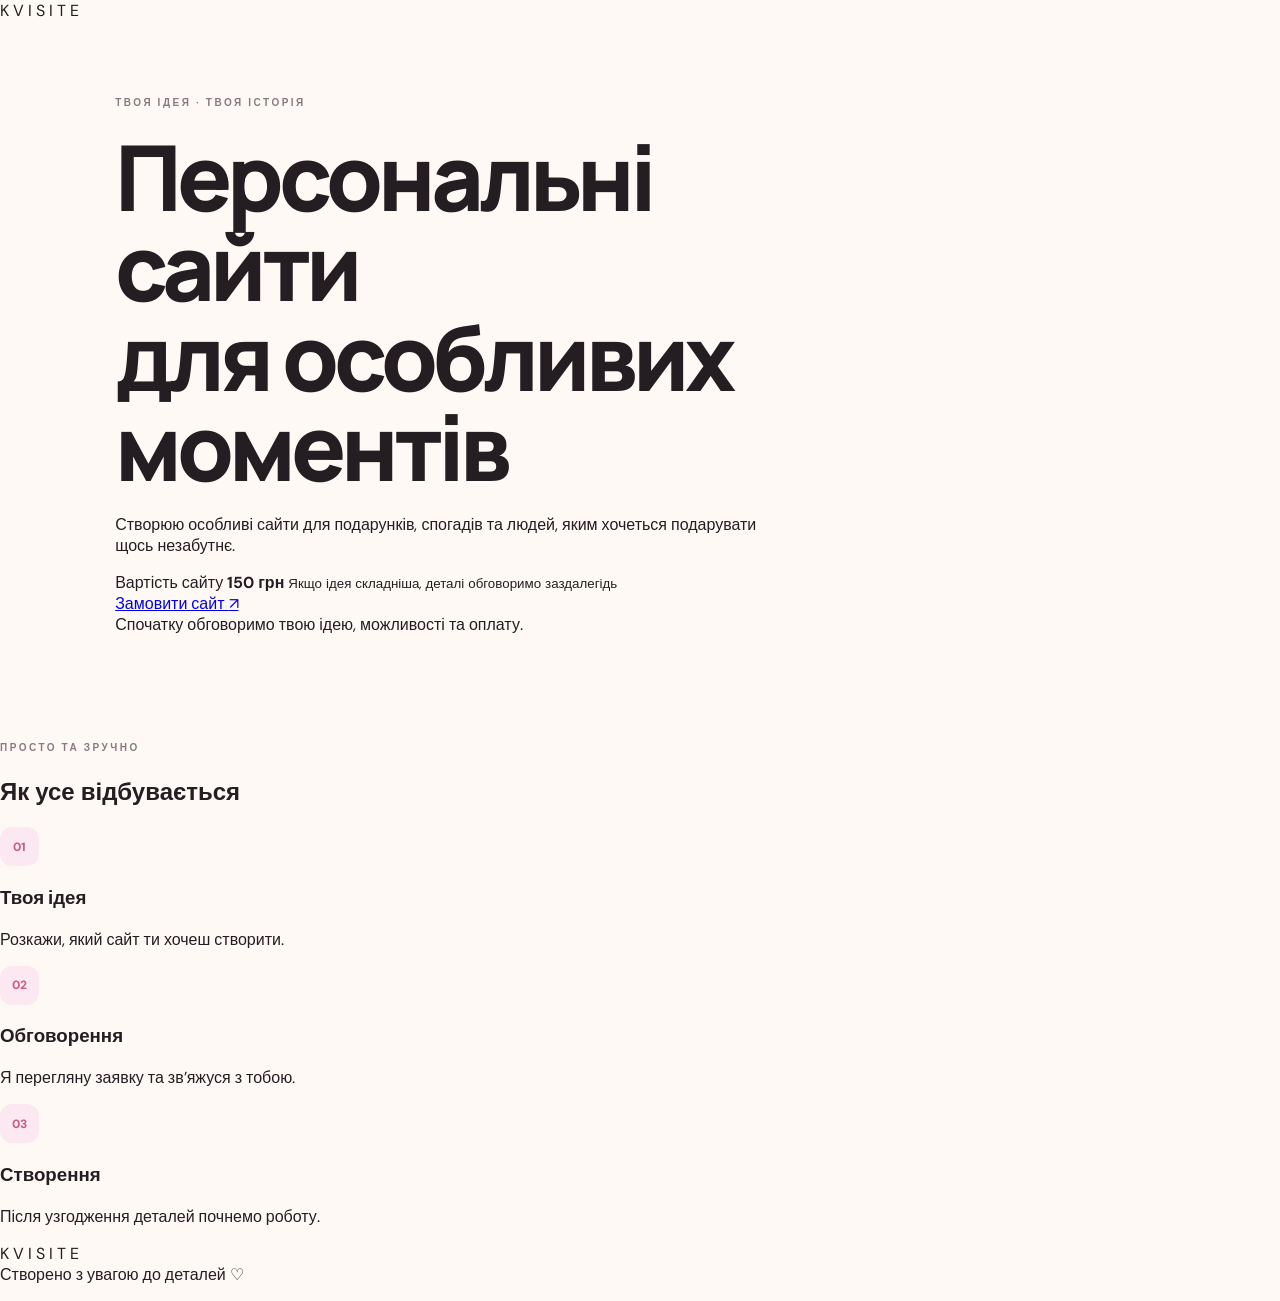
==== commit 8f26ced6: "Update index.html" ====
--- a/index.html
+++ b/index.html
@@ -1,577 +1,81 @@
-
-<!doctype html>
+<!DOCTYPE html>
 <html lang="uk">
 <head>
-  <meta charset="utf-8">
+  <meta charset="UTF-8">
   <meta name="viewport" content="width=device-width, initial-scale=1">
-  <meta name="theme-color" content="#fff9f7">
-  <meta name="description" content="Персональні сайти на замовлення від kvisite — 150 грн.">
-  <title>kvisite — твій сайт ♡</title>
+  <meta name="theme-color" content="#fffaf8">
+  <meta name="description" content="Персональні сайти для особливих моментів. Kvisite — 150 грн.">
+  <title>Kvisite — персональні сайти</title>
   <link rel="stylesheet" href="style.css">
 </head>
 <body>
-  <main class="landing">
-    <header class="brand">kvisite<span>♡</span></header>
+  <main class="home">
+    <header class="wordmark">K V I S I T E</header>
 
     <section class="hero">
-      <div class="eyebrow"><span class="sparkle">✳</span> САЙТИ З ТВОЄЮ ІДЕЄЮ</div>
-      <h1>Твоя ідея.<br><span>Твій сайт.</span></h1>
-      <p class="intro">Створюю персональні сайти для особливих людей, спогадів і моментів.</p>
-      <div class="price-line"><strong>150 ₴</strong><span>за сайт</span></div>
-      <button class="primary-button" id="openOrder" type="button">Замовити сайт <span>↗</span></button>
-      <p class="small-note">Спочатку обговоримо твою ідею та складність, а потім домовимося про оплату.</p>
+      <div class="hero-art" aria-label="Ніжна кремова тканина з рожевим бантом">
+        <div class="silk silk-one"></div>
+        <div class="silk silk-two"></div>
+        <div class="bow" aria-hidden="true">
+          <span class="bow-loop bow-left"></span>
+          <span class="bow-loop bow-right"></span>
+          <span class="bow-knot"></span>
+          <span class="bow-tail bow-tail-left"></span>
+          <span class="bow-tail bow-tail-right"></span>
+        </div>
+      </div>
+
+      <p class="eyebrow">ТВОЯ ІДЕЯ · ТВОЯ ІСТОРІЯ</p>
+      <h1>Персональні сайти<br>для особливих моментів</h1>
+      <p class="hero-text">
+        Створюю особливі сайти для подарунків, спогадів
+        та людей, яким хочеться подарувати щось незабутнє.
+      </p>
+
+      <div class="price-card">
+        <span>Вартість сайту</span>
+        <strong>150 грн</strong>
+        <small>Якщо ідея складніша, деталі обговоримо заздалегідь</small>
+      </div>
+
+      <a class="button button-primary" href="order.html">
+        Замовити сайт <span aria-hidden="true">↗</span>
+      </a>
+
+      <p class="hero-note">
+        Спочатку обговоримо твою ідею, можливості та оплату.
+      </p>
     </section>
 
-    <div class="decor decor-one" aria-hidden="true">♡</div>
-    <div class="decor decor-two" aria-hidden="true">✳</div>
-    <footer class="footer">зроблено з любов’ю · kvisite</footer>
+    <section class="how-section">
+      <p class="eyebrow">ПРОСТО ТА ЗРУЧНО</p>
+      <h2>Як усе відбувається</h2>
+
+      <div class="steps">
+        <article class="step-card">
+          <span class="step-number">01</span>
+          <h3>Твоя ідея</h3>
+          <p>Розкажи, який сайт ти хочеш створити.</p>
+        </article>
+
+        <article class="step-card">
+          <span class="step-number">02</span>
+          <h3>Обговорення</h3>
+          <p>Я перегляну заявку та зв’яжуся з тобою.</p>
+        </article>
+
+        <article class="step-card">
+          <span class="step-number">03</span>
+          <h3>Створення</h3>
+          <p>Після узгодження деталей почнемо роботу.</p>
+        </article>
+      </div>
+    </section>
+
+    <footer class="site-footer">
+      <span>K V I S I T E</span>
+      <p>Створено з увагою до деталей ♡</p>
+    </footer>
   </main>
-
-  <div class="modal" id="orderModal" aria-hidden="true">
-    <div class="modal-backdrop" data-close-modal></div>
-    <section class="modal-panel" role="dialog" aria-modal="true" aria-labelledby="formTitle">
-      <div class="modal-top">
-        <div>
-          <div class="modal-kicker">K V I S I T E · ЗАМОВЛЕННЯ</div>
-          <h2 id="formTitle">Розкажи свою ідею ♡</h2>
-        </div>
-        <button class="close-button" type="button" aria-label="Закрити форму" data-close-modal>×</button>
-      </div>
-
-      <p class="modal-description">Заповни те, що вже знаєш. Необов’язкові поля можна залишити порожніми.</p>
-
-      <form id="orderForm">
-        <section class="form-section expanded" data-section>
-          <button class="section-heading" type="button" aria-expanded="true">
-            <span class="step-number">01</span>
-            <span><strong>Про замовлення</strong><small>Для кого створюємо сайт</small></span>
-            <span class="chevron">⌄</span>
-          </button>
-          <div class="section-content">
-            <div class="field-grid">
-              <label class="field">Твоє ім’я <span>*</span>
-                <input name="yourName" required maxlength="100" placeholder="Як до тебе звертатися?">
-              </label>
-              <label class="field">Для кого сайт? <span>*</span>
-                <input name="recipientName" required maxlength="100" placeholder="Ім’я людини або назва">
-              </label>
-              <label class="field">Привід
-                <input name="occasion" maxlength="150" placeholder="День народження, подарунок…">
-              </label>
-              <label class="field">Дата свята
-                <input name="date" type="date">
-              </label>
-            </div>
-            <label class="field">Як з тобою зв’язатися? <span>*</span>
-              <input name="contact" required maxlength="200" placeholder="Telegram, Instagram, номер або інший контакт">
-            </label>
-          </div>
-        </section>
-
-        <section class="form-section expanded" data-section>
-          <button class="section-heading" type="button" aria-expanded="true">
-            <span class="step-number">02</span>
-            <span><strong>Дизайн</strong><small>Стиль, кольори та настрій</small></span>
-            <span class="chevron">⌄</span>
-          </button>
-          <div class="section-content">
-            <label class="field">Який стиль ти уявляєш?
-              <textarea name="style" rows="2" maxlength="1500" placeholder="Опиши будь-який стиль, який тобі подобається"></textarea>
-            </label>
-
-            <div class="field">
-              <span class="field-title">Обери кольори</span>
-              <div class="swatches">
-                <label class="swatch"><input type="checkbox" name="colors" value="Молочний"><span style="--swatch:#fff4e9"></span><small>Молочний</small></label>
-                <label class="swatch"><input type="checkbox" name="colors" value="Рожевий"><span style="--swatch:#f4b8d2"></span><small>Рожевий</small></label>
-                <label class="swatch"><input type="checkbox" name="colors" value="Червоний"><span style="--swatch:#d95765"></span><small>Червоний</small></label>
-                <label class="swatch"><input type="checkbox" name="colors" value="Помаранчевий"><span style="--swatch:#f2a05c"></span><small>Помаранч.</small></label>
-                <label class="swatch"><input type="checkbox" name="colors" value="Жовтий"><span style="--swatch:#f2d76c"></span><small>Жовтий</small></label>
-                <label class="swatch"><input type="checkbox" name="colors" value="Зелений"><span style="--swatch:#9dbb9a"></span><small>Зелений</small></label>
-                <label class="swatch"><input type="checkbox" name="colors" value="Блакитний"><span style="--swatch:#a9d5eb"></span><small>Блакитний</small></label>
-                <label class="swatch"><input type="checkbox" name="colors" value="Синій"><span style="--swatch:#6178bd"></span><small>Синій</small></label>
-                <label class="swatch"><input type="checkbox" name="colors" value="Фіолетовий"><span style="--swatch:#b9a2d8"></span><small>Фіолетовий</small></label>
-                <label class="swatch"><input type="checkbox" name="colors" value="Коричневий"><span style="--swatch:#9a715b"></span><small>Коричневий</small></label>
-                <label class="swatch"><input type="checkbox" name="colors" value="Чорний"><span style="--swatch:#211b20"></span><small>Чорний</small></label>
-                <label class="swatch"><input type="checkbox" name="colors" value="Сірий"><span style="--swatch:#c9c4c6"></span><small>Сірий</small></label>
-              </div>
-            </div>
-
-            <label class="field">Власні кольори або HEX-коди
-              <input name="customColors" maxlength="300" placeholder="Наприклад, #ff65ad, темно-зелений">
-            </label>
-            <label class="field">Опиши дизайн детальніше
-              <textarea name="designDescription" rows="3" maxlength="3000" placeholder="Які декорації, шрифти, елементи чи настрій хочеш бачити?"></textarea>
-            </label>
-
-            <div class="field">
-              <span class="field-title">На яких пристроях сайт має бути особливо зручним?</span>
-              <div class="choice-row">
-                <label class="choice"><input type="checkbox" name="devices" value="Телефон"><span>📱 Телефон</span></label>
-                <label class="choice"><input type="checkbox" name="devices" value="Планшет"><span>Планшет</span></label>
-                <label class="choice"><input type="checkbox" name="devices" value="Комп’ютер"><span>🖥 Комп’ютер</span></label>
-                <label class="choice"><input type="checkbox" name="devices" value="Усі пристрої"><span>Усі пристрої</span></label>
-              </div>
-            </div>
-          </div>
-        </section>
-
-        <section class="form-section" data-section>
-          <button class="section-heading" type="button" aria-expanded="false">
-            <span class="step-number">03</span>
-            <span><strong>Екрани сайту</strong><small>До 10 екранів, кожен можна описати окремо</small></span>
-            <span class="chevron">⌄</span>
-          </button>
-          <div class="section-content" hidden>
-            <p class="helper">Додавай екрани по одному. Назва й опис обов’язкові, усе інше — за бажанням.</p>
-            <div id="screensList" class="screens-list"></div>
-            <button class="secondary-button" id="addScreen" type="button">＋ Додати ще один екран</button>
-          </div>
-        </section>
-
-        <section class="form-section" data-section>
-          <button class="section-heading" type="button" aria-expanded="false">
-            <span class="step-number">04</span>
-            <span><strong>Функції та матеріали</strong><small>Що має вміти сайт</small></span>
-            <span class="chevron">⌄</span>
-          </button>
-          <div class="section-content" hidden>
-            <div class="field">
-              <span class="field-title">Які функції потрібні?</span>
-              <div class="choice-grid">
-                <label class="choice"><input type="checkbox" name="features" value="Фото"><span>Фото</span></label>
-                <label class="choice"><input type="checkbox" name="features" value="Музика"><span>Музика</span></label>
-                <label class="choice"><input type="checkbox" name="features" value="Анімації"><span>Анімації</span></label>
-                <label class="choice"><input type="checkbox" name="features" value="Лист або привітання"><span>Лист або привітання</span></label>
-                <label class="choice"><input type="checkbox" name="features" value="Галерея спогадів"><span>Галерея спогадів</span></label>
-                <label class="choice"><input type="checkbox" name="features" value="Відео"><span>Відео</span></label>
-              </div>
-            </div>
-
-            <label class="field">Посилання на музику
-              <input name="music" type="url" placeholder="https://…">
-            </label>
-            <label class="field">Як має запускатися музика?
-              <select name="musicStart">
-                <option value="">Не потрібно / ще не знаю</option>
-                <option value="Автоматично, якщо браузер дозволить">Автоматично, якщо браузер дозволить</option>
-                <option value="Після натискання кнопки">Після натискання кнопки</option>
-              </select>
-            </label>
-            <label class="field">Музика: файл або додаткові побажання
-              <textarea name="musicNotes" rows="2" placeholder="Назва пісні, де має грати тощо"></textarea>
-            </label>
-            <label class="field">Опис анімацій
-              <textarea name="animationNotes" rows="2" placeholder="Наприклад, плавна поява тексту, сердечка чи рухомі наліпки"></textarea>
-            </label>
-
-            <div class="upload-card">
-              <div>
-                <strong>Матеріали</strong>
-                <p>До 10 фото та 1 відео. Для кожного фото можна вказати екран.</p>
-              </div>
-              <label class="field">Фотографії (до 10)
-                <input id="photoFiles" name="photos" type="file" accept="image/*" multiple>
-                <small class="file-note" id="photoCount">Файли не вибрано</small>
-              </label>
-              <div id="photoScreenAssignments" class="assignment-list"></div>
-              <label class="field">Відео (до 1)
-                <input id="videoFile" name="videoFile" type="file" accept="video/*">
-                <small class="file-note" id="videoCount">Файл не вибрано</small>
-              </label>
-              <label class="field">Посилання на відео
-                <input name="videoLink" type="url" placeholder="https://…">
-              </label>
-              <label class="field">Аудіофайл із музикою
-                <input id="audioFile" name="musicFile" type="file" accept="audio/*">
-                <small class="file-note" id="audioCount">Файл не вибрано</small>
-              </label>
-              <p class="helper">Посилання на великі файли можуть бути зручнішими. Надсилання відео й аудіо вкладеннями потребує підтримки з боку обробника замовлень.</p>
-            </div>
-          </div>
-        </section>
-
-        <section class="form-section" data-section>
-          <button class="section-heading" type="button" aria-expanded="false">
-            <span class="step-number">05</span>
-            <span><strong>Відправлення</strong><small>Термін і додаткові побажання</small></span>
-            <span class="chevron">⌄</span>
-          </button>
-          <div class="section-content" hidden>
-            <label class="field">До якої дати потрібен сайт?
-              <input name="deadline" type="date">
-            </label>
-            <label class="field">Додаткові побажання
-              <textarea name="extraWishes" rows="3" placeholder="Усе, що ще важливо знати"></textarea>
-            </label>
-            <div class="price-note">
-              <strong>Вартість — 150 грн</strong>
-              <p>Перед оплатою я перегляну ідею та зв’яжуся з тобою, щоб обговорити складність і можливості. Якщо задум складний, домовимося про все заздалегідь.</p>
-            </div>
-            <label class="consent">
-              <input type="checkbox" name="confirmDetails" required>
-              <span>Я перевірив/перевірила контактні дані та погоджуюся на надсилання замовлення.</span>
-            </label>
-          </div>
-        </section>
-
-        <div class="submit-area">
-          <p id="formStatus" role="status" aria-live="polite"></p>
-          <button class="primary-button submit-button" type="submit" id="submitOrder">Надіслати замовлення <span>↗</span></button>
-          <p class="submit-note">Надсилання заявки не означає автоматичного підтвердження замовлення.</p>
-        </div>
-      </form>
-    </section>
-  </div>
-
-  <div class="toast" id="successToast" role="status" aria-live="polite">
-    <strong>Замовлення надіслано! ♡</strong>
-    <span>Дякуємо! Я перегляну ідею та зв’яжуся з тобою, щоб обговорити деталі й оплату.</span>
-  </div>
-
-  <script>
-    (() => {
-      const WORKER_URL = 'https://kvisite-orders.k2503212.workers.dev/';
-      const modal = document.getElementById('orderModal');
-      const form = document.getElementById('orderForm');
-      const status = document.getElementById('formStatus');
-      const submitButton = document.getElementById('submitOrder');
-      const screensList = document.getElementById('screensList');
-      const addScreenButton = document.getElementById('addScreen');
-      let screenCount = 0;
-
-      function openModal() {
-        modal.classList.add('is-open');
-        modal.setAttribute('aria-hidden', 'false');
-        document.body.classList.add('modal-open');
-        document.querySelector('.close-button').focus();
-      }
-
-      function closeModal() {
-        modal.classList.remove('is-open');
-        modal.setAttribute('aria-hidden', 'true');
-        document.body.classList.remove('modal-open');
-        document.getElementById('openOrder').focus();
-      }
-
-      document.getElementById('openOrder').addEventListener('click', openModal);
-      modal.querySelectorAll('[data-close-modal]').forEach(el => el.addEventListener('click', closeModal));
-
-      document.addEventListener('keydown', e => {
-        if (e.key === 'Escape' && modal.classList.contains('is-open')) closeModal();
-      });
-
-      document.querySelectorAll('.section-heading').forEach(button => {
-        button.addEventListener('click', () => {
-          const section = button.closest('[data-section]');
-          const content = section.querySelector('.section-content');
-          const opening = content.hidden;
-          content.hidden = !opening;
-          section.classList.toggle('expanded', opening);
-          button.setAttribute('aria-expanded', String(opening));
-        });
-      });
-
-      function escapeHtml(value) {
-        return String(value).replace(/[&<>"']/g, char => ({
-          '&': '&amp;', '<': '&lt;', '>': '&gt;', '"': '&quot;', "'": '&#39;'
-        }[char]));
-      }
-
-      function screenOptions() {
-        return Array.from(screensList.querySelectorAll('.screen-card')).map((card, i) => {
-          const title = card.querySelector('[name="screenTitle"]').value.trim();
-          return { value: String(i + 1), label: title || `Екран ${i + 1}` };
-        });
-      }
-
-      function refreshAssignments() {
-        document.querySelectorAll('.screen-assignment').forEach(select => {
-          const previous = select.value;
-          select.innerHTML = '<option value="">Ще не визначено</option>' +
-            screenOptions().map(s => `<option value="${s.value}">${escapeHtml(s.label)}</option>`).join('');
-          if ([...select.options].some(o => o.value === previous)) select.value = previous;
-        });
-      }
-
-      function renumberScreens() {
-        const cards = [...screensList.querySelectorAll('.screen-card')];
-        screenCount = cards.length;
-
-        cards.forEach((card, i) => {
-          card.querySelector('.screen-badge').textContent = `Екран ${i + 1}`;
-          card.dataset.screenNumber = String(i + 1);
-        });
-
-        addScreenButton.disabled = screenCount >= 10;
-        addScreenButton.textContent = screenCount >= 10
-          ? 'Додано максимум 10 екранів'
-          : '＋ Додати ще один екран';
-      }
-
-      function addScreen() {
-        if (screenCount >= 10) return;
-
-        screenCount++;
-        const number = screenCount;
-        const card = document.createElement('article');
-        card.className = 'screen-card';
-
-        card.innerHTML = `
-          <div class="screen-card-top">
-            <span class="screen-badge">Екран ${number}</span>
-            ${number > 1 ? '<button type="button" class="remove-screen">Видалити ×</button>' : ''}
-          </div>
-          <label class="field">Назва екрана <span>*</span>
-            <input name="screenTitle" required maxlength="120" placeholder="Наприклад, Привітання">
-          </label>
-          <label class="field">Що має бути на цьому екрані? <span>*</span>
-            <textarea name="screenDescription" required rows="3" maxlength="3000" placeholder="Опиши розташування елементів, що має бачити людина та як екран має виглядати"></textarea>
-            <small class="field-hint">Підказка: де розмістити текст і фото? Який декор додати? Яке враження має створювати екран?</small>
-          </label>
-          <label class="field">Текст на екрані
-            <textarea name="screenText" rows="2" maxlength="3000" placeholder="Можна залишити порожнім, якщо текст ще не готовий"></textarea>
-          </label>
-          <label class="field">Кнопки та їхня дія
-            <textarea name="screenButtons" rows="2" maxlength="1500" placeholder="Наприклад: кнопка «Відкрити лист» показує текст"></textarea>
-          </label>
-          <label class="field">Анімації на цьому екрані
-            <textarea name="screenAnimations" rows="2" maxlength="1000" placeholder="Необов’язково"></textarea>
-          </label>
-        `;
-
-        screensList.appendChild(card);
-        card.querySelector('[name="screenTitle"]').addEventListener('input', refreshAssignments);
-
-        const remove = card.querySelector('.remove-screen');
-        if (remove) {
-          remove.addEventListener('click', () => {
-            card.remove();
-            renumberScreens();
-            refreshAssignments();
-          });
-        }
-
-        renumberScreens();
-        refreshAssignments();
-      }
-
-      addScreenButton.addEventListener('click', addScreen);
-      addScreen();
-
-      const photoInput = document.getElementById('photoFiles');
-      const videoInput = document.getElementById('videoFile');
-      const audioInput = document.getElementById('audioFile');
-
-      photoInput.addEventListener('change', () => {
-        if (photoInput.files.length > 10) {
-          alert('Можна додати не більше 10 фотографій.');
-          photoInput.value = '';
-        }
-
-        document.getElementById('photoCount').textContent = photoInput.files.length
-          ? `Вибрано фото: ${photoInput.files.length} із 10`
-          : 'Файли не вибрано';
-
-        const holder = document.getElementById('photoScreenAssignments');
-        holder.innerHTML = '';
-
-        [...photoInput.files].forEach((file, i) => {
-          const row = document.createElement('label');
-          row.className = 'field assignment-row';
-          row.innerHTML = `
-            <span>${escapeHtml(file.name)}</span>
-            <select class="screen-assignment" name="photoScreen_${i}">
-              <option value="">Ще не визначено</option>
-            </select>
-          `;
-          holder.appendChild(row);
-        });
-
-        refreshAssignments();
-      });
-
-      videoInput.addEventListener('change', () => {
-        if (videoInput.files.length > 1) {
-          alert('Можна додати лише одне відео.');
-          videoInput.value = '';
-        }
-        document.getElementById('videoCount').textContent = videoInput.files.length
-          ? `Вибрано: ${videoInput.files[0].name}`
-          : 'Файл не вибрано';
-      });
-
-      audioInput.addEventListener('change', () => {
-        if (audioInput.files.length > 1) {
-          alert('Можна додати лише один аудіофайл.');
-          audioInput.value = '';
-        }
-        document.getElementById('audioCount').textContent = audioInput.files.length
-          ? `Вибрано: ${audioInput.files[0].name}`
-          : 'Файл не вибрано';
-      });
-
-      function value(name) {
-        const el = form.elements.namedItem(name);
-        return el ? el.value.trim() : '';
-      }
-
-      function checkedValues(name) {
-        return [...form.querySelectorAll(`input[name="${name}"]:checked`)].map(el => el.value);
-      }
-
-      function buildDetails() {
-        const screens = [...screensList.querySelectorAll('.screen-card')].map((card, i) => ({
-          number: i + 1,
-          title: card.querySelector('[name="screenTitle"]').value.trim(),
-          description: card.querySelector('[name="screenDescription"]').value.trim(),
-          text: card.querySelector('[name="screenText"]').value.trim(),
-          buttons: card.querySelector('[name="screenButtons"]').value.trim(),
-          animations: card.querySelector('[name="screenAnimations"]').value.trim()
-        }));
-
-        const photoAssignments = [...document.querySelectorAll('.screen-assignment')].map((el, i) => ({
-          file: photoInput.files[i]?.name || '',
-          screen: el.value || 'Не визначено'
-        }));
-
-        return {
-          occasion: value('occasion'),
-          style: value('style'),
-          colors: checkedValues('colors'),
-          customColors: value('customColors'),
-          designDescription: value('designDescription'),
-          devices: checkedValues('devices'),
-          screens,
-          features: checkedValues('features'),
-          musicLink: value('music'),
-          musicStart: value('musicStart'),
-          musicNotes: value('musicNotes'),
-          animationNotes: value('animationNotes'),
-          videoLink: value('videoLink'),
-          photoAssignments,
-          deadline: value('deadline'),
-          extraWishes: value('extraWishes'),
-          videoFileName: videoInput.files[0]?.name || '',
-          audioFileName: audioInput.files[0]?.name || ''
-        };
-      }
-
-      function formatDetails(d) {
-        const lines = [
-          'ДЕТАЛІ САЙТУ',
-          `Привід: ${d.occasion || 'не вказано'}`,
-          `Стиль: ${d.style || 'не вказано'}`,
-          `Кольори: ${[...d.colors, d.customColors].filter(Boolean).join(', ') || 'не вказано'}`,
-          `Опис дизайну: ${d.designDescription || 'не вказано'}`,
-          `Пристрої: ${d.devices.join(', ') || 'не вказано'}`,
-          `Функції: ${d.features.join(', ') || 'не вказано'}`,
-          `Музика: ${d.musicLink || d.musicNotes || 'не вказано'}`,
-          `Запуск музики: ${d.musicStart || 'не вказано'}`,
-          `Анімації: ${d.animationNotes || 'не вказано'}`
-        ];
-
-        d.screens.forEach(s => {
-          lines.push(
-            '',
-            `ЕКРАН ${s.number}: ${s.title}`,
-            `Опис: ${s.description}`,
-            `Текст: ${s.text || 'не вказано'}`,
-            `Кнопки та дії: ${s.buttons || 'не вказано'}`,
-            `Анімації: ${s.animations || 'не вказано'}`
-          );
-        });
-
-        if (d.photoAssignments.length) {
-          lines.push('', 'ФОТО ТА ЇХНІ ЕКРАНИ',
-            ...d.photoAssignments.map(p => `${p.file} — екран ${p.screen}`));
-        }
-
-        lines.push(
-          `Посилання на відео: ${d.videoLink || 'не вказано'}`,
-          `Відеофайл: ${d.videoFileName || 'не додано'}`,
-          `Аудіофайл: ${d.audioFileName || 'не додано'}`,
-          `Бажаний термін: ${d.deadline || 'не вказано'}`,
-          `Додаткові побажання: ${d.extraWishes || 'не вказано'}`
-        );
-
-        return lines.join('\n');
-      }
-
-      form.addEventListener('submit', async event => {
-        event.preventDefault();
-        status.textContent = '';
-
-        const firstInvalid = [...form.querySelectorAll(':invalid')]
-          .find(el => el.type !== 'checkbox' || el.required);
-
-        if (firstInvalid) {
-          const parentSection = firstInvalid.closest('[data-section]');
-          if (parentSection) {
-            const content = parentSection.querySelector('.section-content');
-            content.hidden = false;
-            parentSection.classList.add('expanded');
-            parentSection.querySelector('.section-heading').setAttribute('aria-expanded', 'true');
-          }
-          firstInvalid.focus({ preventScroll: false });
-          firstInvalid.reportValidity();
-          return;
-        }
-
-        if (!screensList.querySelectorAll('.screen-card').length) {
-          status.textContent = 'Додай хоча б один екран сайту.';
-          return;
-        }
-
-        const details = buildDetails();
-        const data = new FormData();
-
-        data.append('yourName', value('yourName'));
-        data.append('recipientName', value('recipientName'));
-        data.append('date', value('date'));
-        data.append('greeting', formatDetails(details));
-        data.append('music', value('music') || value('musicNotes'));
-        data.append('contact', value('contact'));
-        data.append('tariff', '150 грн');
-        data.append('wishes', value('extraWishes'));
-        data.append('orderDetails', JSON.stringify(details));
-
-        [...photoInput.files].forEach(file => data.append('photos', file, file.name));
-        if (videoInput.files[0]) data.append('videoFile', videoInput.files[0], videoInput.files[0].name);
-        if (audioInput.files[0]) data.append('musicFile', audioInput.files[0], audioInput.files[0].name);
-
-        submitButton.disabled = true;
-        submitButton.textContent = 'Надсилаємо…';
-        status.textContent = 'Надсилаємо замовлення. Не закривай це вікно.';
-
-        try {
-          const response = await fetch(WORKER_URL, { method: 'POST', body: data });
-          if (!response.ok) throw new Error('Не вдалося надіслати замовлення.');
-
-          modal.classList.remove('is-open');
-          modal.setAttribute('aria-hidden', 'true');
-          document.body.classList.remove('modal-open');
-          document.getElementById('successToast').classList.add('show');
-
-          form.reset();
-          screensList.innerHTML = '';
-          screenCount = 0;
-          addScreen();
-
-          document.getElementById('photoScreenAssignments').innerHTML = '';
-          document.getElementById('photoCount').textContent = 'Файли не вибрано';
-          document.getElementById('videoCount').textContent = 'Файл не вибрано';
-          document.getElementById('audioCount').textContent = 'Файл не вибрано';
-
-          setTimeout(() => document.getElementById('successToast').classList.remove('show'), 8000);
-        } catch (error) {
-          status.textContent = 'Не вдалося надіслати замовлення. Перевір інтернет і спробуй ще раз. Якщо проблема повториться, напиши мені напряму.';
-        } finally {
-          submitButton.disabled = false;
-          submitButton.innerHTML = 'Надіслати замовлення <span aria-hidden="true">↗</span>';
-        }
-      });
-    })();
-  </script>
 </body>
 </html>
--- a/style.css
+++ b/style.css
@@ -1,17 +1,17 @@
-@import url('https://fonts.googleapis.com/css2?family=DM+Sans:wght@400;500;600;700&family=Playfair+Display:ital,wght@0,500;0,600;0,700;1,500;1,600&display=swap');
+
+@import url('https://fonts.googleapis.com/css2?family=DM+Sans:wght@400;500;600;700&family=Manrope:wght@400;500;600;700;800&display=swap');
 
 :root {
-  --pink: #ef9dbf;
-  --pink-light: #fbe2ec;
-  --pink-dark: #c85d8d;
-  --cream: #fff8f4;
+  --milk: #fff9f6;
   --paper: #fffdfb;
-  --black: #21191d;
-  --muted: #85757d;
-  --line: #eddee3;
-  --shadow: 0 18px 55px rgba(90, 48, 67, 0.09);
-  --serif: 'Playfair Display', Georgia, serif;
-  --sans: 'DM Sans', Arial, sans-serif;
+  --pink: #f4b8d2;
+  --pink-light: #fce8f0;
+  --pink-dark: #c65d8d;
+  --ink: #241d22;
+  --muted: #887982;
+  --line: #f0e3e8;
+  --shadow: 0 24px 80px rgba(86, 44, 64, 0.12);
+  --radius: 22px;
 }
 
 * {
@@ -20,1620 +20,1047 @@
 
 html {
   scroll-behavior: smooth;
-  scroll-padding-top: 90px;
 }
 
 body {
   margin: 0;
-  background: var(--cream);
-  color: var(--black);
-  font-family: var(--sans);
-  line-height: 1.6;
-  overflow-x: hidden;
-}
-
-body,
-input,
-textarea,
-select,
-button {
-  font-family: var(--sans);
-}
-
-a {
-  color: inherit;
+  min-width: 320px;
+  background: var(--milk);
+  color: var(--ink);
+  font-family: "DM Sans", -apple-system, BlinkMacSystemFont, sans-serif;
+  -webkit-font-smoothing: antialiased;
+}
+
+body.modal-open {
+  overflow: hidden;
 }
 
 button,
 input,
 textarea,
 select {
-  font-size: inherit;
-}
-
-button,
-a,
-input,
-textarea,
-select {
+  font: inherit;
+}
+
+button {
   -webkit-tap-highlight-color: transparent;
 }
 
 button:focus-visible,
-a:focus-visible,
 input:focus-visible,
 textarea:focus-visible,
 select:focus-visible {
-  outline: 3px solid rgba(200, 93, 141, 0.45);
+  outline: 3px solid rgba(198, 93, 141, 0.35);
   outline-offset: 3px;
 }
 
-::selection {
-  color: var(--black);
-  background: var(--pink-light);
-}
-
-.top-note {
-  min-height: 30px;
-  padding: 5px 12px;
-  background: var(--black);
-  color: #fff5f8;
+button:disabled {
+  opacity: 0.55;
+  cursor: not-allowed;
+}
+
+.landing {
+  position: relative;
+  display: flex;
+  flex-direction: column;
+  min-height: 100svh;
+  max-width: 1440px;
+  margin: 0 auto;
+  padding: 28px clamp(20px, 5vw, 76px) 22px;
+  overflow: hidden;
+}
+
+.brand {
+  position: relative;
+  z-index: 1;
+  width: fit-content;
+  font-family: "Manrope", sans-serif;
+  font-size: 25px;
+  font-weight: 800;
+  letter-spacing: -1.5px;
+}
+
+.brand span {
+  display: inline-block;
+  margin-left: 4px;
+  color: var(--pink-dark);
+  animation: heartBeat 2.8s ease-in-out infinite;
+}
+
+.hero {
+  position: relative;
+  z-index: 1;
+  width: min(100%, 680px);
+  margin: auto;
+  padding: 75px 0 90px;
+  animation: fadeUp 0.8s ease both;
+}
+
+.eyebrow {
+  display: flex;
+  align-items: center;
+  gap: 9px;
+  margin-bottom: 22px;
+  color: var(--muted);
+  font-size: 10px;
+  font-weight: 700;
+  letter-spacing: 2.5px;
+}
+
+.sparkle {
+  color: var(--pink-dark);
+  font-size: 20px;
+}
+
+h1,
+h2,
+p {
+  margin-top: 0;
+}
+
+.hero h1 {
+  margin-bottom: 23px;
+  font-family: "Manrope", sans-serif;
+  font-size: clamp(49px, 8vw, 91px);
+  font-weight: 800;
+  letter-spacing: -5px;
+  line-height: 0.99;
+}
+
+.hero h1 span {
+  color: var(--pink-dark);
+}
+
+.intro {
+  max-width: 390px;
+  margin-bottom: 29px;
+  color: #766a71;
+  font-size: 16px;
+  line-height: 1.8;
+}
+
+.price-line {
+  display: flex;
+  align-items: baseline;
+  gap: 11px;
+  margin-bottom: 24px;
+}
+
+.price-line strong {
+  font-family: "Manrope", sans-serif;
+  font-size: 35px;
+  font-weight: 800;
+  letter-spacing: -1.5px;
+}
+
+.price-line span {
+  color: var(--muted);
+  font-size: 14px;
+}
+
+.primary-button {
+  display: inline-flex;
+  align-items: center;
+  justify-content: center;
+  gap: 27px;
+  min-height: 57px;
+  padding: 0 25px;
+  border: 1px solid var(--pink);
+  border-radius: 14px;
+  background: var(--pink);
+  color: #38212d;
+  font-weight: 700;
+  cursor: pointer;
+  transition: background 0.22s ease, transform 0.22s ease, box-shadow 0.22s ease;
+}
+
+.primary-button:hover {
+  transform: translateY(-2px);
+  background: #f7c7dc;
+  box-shadow: 0 10px 28px rgba(198, 93, 141, 0.16);
+}
+
+.primary-button:active {
+  transform: scale(0.98);
+}
+
+.primary-button span {
+  font-size: 19px;
+  transition: transform 0.22s ease;
+}
+
+.primary-button:hover span {
+  transform: translate(3px, -3px);
+}
+
+.small-note {
+  max-width: 370px;
+  margin-top: 18px;
+  margin-bottom: 0;
+  color: #9b8b93;
+  font-size: 11px;
+  line-height: 1.8;
+}
+
+.decor {
+  position: absolute;
+  z-index: 0;
+  display: grid;
+  place-items: center;
+  pointer-events: none;
+  user-select: none;
+}
+
+.decor-one {
+  top: 25%;
+  right: 14%;
+  width: 90px;
+  height: 90px;
+  border: 1px solid #edc5d5;
+  border-radius: 28px;
+  color: var(--pink-dark);
+  font-size: 52px;
+  transform: rotate(14deg);
+  animation: float 5s ease-in-out infinite;
+}
+
+.decor-two {
+  right: 26%;
+  bottom: 20%;
+  color: #e5b3c8;
+  font-size: 54px;
+  animation: float 6s ease-in-out infinite reverse;
+}
+
+.footer {
+  position: relative;
+  z-index: 1;
+  color: #a5949d;
+  font-size: 10px;
+  letter-spacing: 1.2px;
   text-align: center;
-  font-size: 10px;
-  letter-spacing: 2px;
-  text-transform: uppercase;
-}
-
-.header {
-  position: sticky;
-  top: 0;
-  z-index: 50;
-  display: flex;
+}
+
+/* Вікно замовлення */
+
+.modal {
+  position: fixed;
+  z-index: 100;
+  inset: 0;
+  display: flex;
+  align-items: center;
+  justify-content: center;
+  padding: 18px;
+  visibility: hidden;
+  opacity: 0;
+  transition: opacity 0.25s ease, visibility 0.25s ease;
+}
+
+.modal.is-open {
+  visibility: visible;
+  opacity: 1;
+}
+
+.modal-backdrop {
+  position: absolute;
+  inset: 0;
+  background: rgba(38, 24, 32, 0.42);
+  backdrop-filter: blur(7px);
+  -webkit-backdrop-filter: blur(7px);
+}
+
+.modal-panel {
+  position: relative;
+  z-index: 1;
+  width: min(100%, 820px);
+  max-height: min(92svh, 980px);
+  padding: clamp(18px, 4vw, 34px);
+  overflow-y: auto;
+  overscroll-behavior: contain;
+  border: 1px solid rgba(255, 255, 255, 0.85);
+  border-radius: 25px;
+  background: var(--paper);
+  box-shadow: var(--shadow);
+  transform: translateY(18px) scale(0.99);
+  transition: transform 0.3s cubic-bezier(0.2, 0.8, 0.2, 1);
+  scrollbar-width: thin;
+  scrollbar-color: #e8c3d3 transparent;
+}
+
+.modal.is-open .modal-panel {
+  transform: translateY(0) scale(1);
+}
+
+.modal-top {
+  display: flex;
+  align-items: flex-start;
   justify-content: space-between;
-  align-items: center;
-  gap: 24px;
-  padding: 15px max(5vw, 20px);
-  background: rgba(255, 248, 244, 0.94);
-  border-bottom: 1px solid rgba(237, 222, 227, 0.8);
-  backdrop-filter: blur(16px);
-}
-
-.logo {
-  text-decoration: none;
-  font-size: 29px;
-  font-weight: 700;
-  letter-spacing: -2px;
-}
-
-.logo span {
-  color: var(--pink-dark);
-  margin-left: 3px;
-}
-
-.navigation {
-  display: flex;
-  align-items: center;
-  gap: 27px;
-}
-
-.navigation a {
-  text-decoration: none;
-  color: #6d5c64;
-  font-size: 12px;
-  transition: color 0.2s ease;
-}
-
-.navigation a:hover {
-  color: var(--pink-dark);
-}
-
-.navigation .nav-order {
-  padding: 10px 17px;
-  background: var(--pink-light);
-  color: var(--black);
-  border-radius: 30px;
-  font-weight: 700;
-}
-
-.section {
-  width: min(1160px, 90%);
-  margin: 0 auto;
-}
-
-.hero {
-  min-height: 650px;
-  display: grid;
-  grid-template-columns: 1.05fr 0.95fr;
-  align-items: center;
-  gap: 35px;
-  padding-top: 60px;
-  padding-bottom: 65px;
-  position: relative;
-}
-
-.hero-copy {
-  position: relative;
-  z-index: 2;
-}
-
-.eyebrow {
-  display: inline-block;
+  gap: 16px;
+}
+
+.modal-kicker {
+  margin-bottom: 10px;
   color: var(--pink-dark);
   font-size: 10px;
   font-weight: 700;
   letter-spacing: 2px;
+}
+
+.modal-top h2 {
+  margin-bottom: 0;
+  font-family: "Manrope", sans-serif;
+  font-size: clamp(25px, 5vw, 36px);
+  font-weight: 800;
+  letter-spacing: -1.4px;
+  line-height: 1.15;
+}
+
+.close-button {
+  display: grid;
+  flex: 0 0 42px;
+  place-items: center;
+  width: 42px;
+  height: 42px;
+  border: 1px solid var(--line);
+  border-radius: 50%;
+  background: white;
+  color: var(--ink);
+  font-size: 27px;
+  cursor: pointer;
+  transition: background 0.2s ease, transform 0.2s ease;
+}
+
+.close-button:hover {
+  background: var(--pink-light);
+  transform: rotate(90deg);
+}
+
+.modal-description {
+  max-width: 600px;
+  margin: 17px 0 25px;
+  color: var(--muted);
+  font-size: 13px;
   line-height: 1.8;
 }
 
-.sparkle {
-  margin-right: 5px;
-  font-size: 15px;
-}
-
-.hero h1 {
-  margin: 24px 0 20px;
-  font-family: var(--serif);
-  font-size: clamp(43px, 5.4vw, 72px);
-  line-height: 1.12;
-  font-weight: 500;
-  letter-spacing: -2px;
-}
-
-.pink-text {
+/* Блоки анкети */
+
+.form-section {
+  margin-bottom: 12px;
+  overflow: hidden;
+  border: 1px solid var(--line);
+  border-radius: 17px;
+  background: #fff;
+  transition: border-color 0.2s ease, box-shadow 0.2s ease;
+}
+
+.form-section:focus-within {
+  border-color: #e9c2d3;
+}
+
+.section-heading {
+  display: flex;
+  align-items: center;
+  gap: 13px;
+  width: 100%;
+  min-height: 76px;
+  padding: 14px 17px;
+  border: 0;
+  background: transparent;
+  color: var(--ink);
+  text-align: left;
+  cursor: pointer;
+}
+
+.step-number {
+  display: grid;
+  flex: 0 0 39px;
+  place-items: center;
+  width: 39px;
+  height: 39px;
+  border-radius: 12px;
+  background: var(--pink-light);
   color: var(--pink-dark);
-  font-style: italic;
-}
-
-.hero-description {
-  max-width: 440px;
-  color: var(--muted);
+  font-size: 12px;
+  font-weight: 800;
+}
+
+.section-heading > span:nth-child(2) {
+  display: flex;
+  flex: 1;
+  flex-direction: column;
+  gap: 5px;
+}
+
+.section-heading strong {
   font-size: 14px;
-  line-height: 1.9;
-}
-
-.hero-buttons {
-  display: flex;
-  align-items: center;
-  flex-wrap: wrap;
-  gap: 23px;
-  margin-top: 30px;
-}
-
-.button {
-  display: inline-flex;
-  justify-content: center;
-  align-items: center;
-  gap: 19px;
-  min-height: 48px;
-  padding: 14px 22px;
-  border: 0;
-  border-radius: 4px;
-  text-decoration: none;
-  font-size: 12px;
   font-weight: 700;
-  cursor: pointer;
-  transition: transform 0.25s ease, background 0.25s ease, box-shadow 0.25s ease;
-}
-
-.button:hover {
-  transform: translateY(-3px);
-}
-
-.button span {
-  font-size: 17px;
-}
-
-.button-dark {
-  background: var(--black);
-  color: white;
-  box-shadow: 0 8px 20px rgba(33, 25, 29, 0.12);
-}
-
-.button-dark:hover {
-  background: var(--pink-dark);
-  box-shadow: 0 10px 25px rgba(200, 93, 141, 0.22);
-}
-
-.button-light {
-  background: var(--cream);
-  color: var(--black);
-}
-
-.text-link {
-  color: var(--black);
-  font-size: 12px;
-  text-decoration: none;
-  border-bottom: 1px solid var(--pink);
-  padding-bottom: 5px;
-}
-
-.hero-bottom {
-  display: flex;
-  align-items: center;
-  gap: 10px;
-  margin-top: 46px;
+}
+
+.section-heading small {
   color: var(--muted);
   font-size: 11px;
-}
-
-.tiny-heart {
+  font-weight: 400;
+  line-height: 1.5;
+}
+
+.chevron {
   color: var(--pink-dark);
-  font-size: 24px;
-}
-
-.collage {
-  position: relative;
-  min-height: 450px;
-  max-width: 480px;
-  width: 100%;
-  margin: 0 auto;
-}
-
-.collage-paper {
-  position: absolute;
-  inset: 30px 45px 45px 35px;
-  background: #f4d6e2;
-  border-radius: 3px;
-  transform: rotate(7deg);
-}
-
-.paper-back {
-  background: #f3e6da;
-  transform: rotate(-6deg);
-}
-
-.photo-card {
-  position: absolute;
-  padding: 12px;
-  background: #fffdfb;
-  box-shadow: 0 12px 35px rgba(63, 33, 46, 0.12);
-}
-
-.photo-main {
-  width: 66%;
-  top: 40px;
-  left: 13%;
-  transform: rotate(-5deg);
-}
-
-.fake-photo {
-  position: relative;
-  min-height: 265px;
-  overflow: hidden;
-  background:
-    radial-gradient(circle at 72% 22%, #fff6d9 0 7%, transparent 7.5%),
-    radial-gradient(circle at 30% 68%, #e7a6b7 0 12%, transparent 12.5%),
-    linear-gradient(140deg, #e8c8cb 0%, #f5dce0 42%, #c98a9f 100%);
-}
-
-.fake-photo::before {
-  content: "";
-  position: absolute;
-  width: 160px;
-  height: 220px;
-  right: -25px;
-  bottom: -85px;
-  border-radius: 50%;
-  background: rgba(255, 249, 243, 0.5);
-  transform: rotate(-30deg);
-}
-
-.photo-sun {
-  position: absolute;
-  top: 22px;
-  right: 22px;
-  color: #fff9e9;
-  font-size: 30px;
-}
-
-.photo-heart {
-  position: absolute;
-  left: 20px;
-  top: 25px;
-  color: white;
-  font-size: 45px;
-}
-
-.photo-caption {
-  position: absolute;
-  bottom: 18px;
-  left: 15px;
-  color: #fffdfb;
-  font-family: var(--serif);
-  font-size: 19px;
-  font-style: italic;
-}
-
-.photo-label {
-  padding: 12px 4px 4px;
-  text-align: center;
-  font-family: var(--serif);
-  font-size: 13px;
-}
-
-.photo-small {
-  right: 1%;
-  bottom: 62px;
-  width: 39%;
-  transform: rotate(7deg);
-}
-
-.small-photo-art {
-  display: grid;
-  place-items: center;
-  min-height: 120px;
-  background: #e6d9ed;
-  color: #a37ba8;
-  font-size: 62px;
-}
-
-.photo-small > span {
-  display: block;
-  text-align: center;
-  padding-top: 8px;
-  font-family: var(--serif);
-  font-size: 12px;
-}
-
-.sticker {
-  position: absolute;
-  z-index: 3;
-  display: grid;
-  place-items: center;
-}
-
-.sticker-heart {
-  top: 3px;
-  right: 16%;
-  width: 60px;
-  height: 60px;
-  background: var(--pink);
-  color: white;
-  border-radius: 50%;
-  font-size: 36px;
-  transform: rotate(12deg);
-}
-
-.sticker-star {
-  left: 4%;
-  bottom: 100px;
-  color: var(--pink-dark);
-  font-size: 52px;
-  transform: rotate(-10deg);
-}
-
-.sticker-love {
-  right: 3%;
-  top: 145px;
-  padding: 7px 12px;
-  background: #fff9e9;
-  color: #8b5b69;
-  font-family: var(--serif);
-  font-size: 11px;
-  transform: rotate(8deg);
-}
-
-.sticker-bow {
-  left: 3%;
-  top: 65px;
-  font-size: 40px;
-  transform: rotate(-14deg);
-}
-
-.note-card {
-  position: absolute;
-  z-index: 4;
-  left: 4%;
-  bottom: 12px;
-  width: 54%;
-  padding: 15px;
-  background: #fff4f6;
-  box-shadow: var(--shadow);
-  transform: rotate(-5deg);
-}
-
-.note-card span,
-.note-card strong {
-  display: block;
-}
-
-.note-card span {
-  color: var(--muted);
-  font-size: 9px;
-  margin-bottom: 6px;
-}
-
-.note-card strong {
-  font-family: var(--serif);
-  font-size: 15px;
-  font-weight: 500;
-}
-
-.hero-decor {
-  position: absolute;
-  pointer-events: none;
-  color: #e8b6c9;
-}
-
-.decor-one {
-  top: 50px;
-  right: 4%;
-  font-size: 26px;
-}
-
-.decor-two {
-  bottom: 40px;
-  left: -5%;
-  font-size: 36px;
-}
-
-.ticker {
-  display: flex;
-  justify-content: center;
-  align-items: center;
-  flex-wrap: wrap;
-  gap: 24px;
-  padding: 18px 12px;
-  background: var(--pink-light);
-  color: #70505f;
-  font-size: 10px;
-  letter-spacing: 1.8px;
-}
-
-.ticker b {
-  color: var(--pink-dark);
-  font-size: 16px;
-}
-
-.about {
-  padding-top: 110px;
-  padding-bottom: 110px;
-}
-
-.section-heading h2 {
-  margin: 15px 0;
-  font-family: var(--serif);
-  font-size: clamp(35px, 4vw, 52px);
-  line-height: 1.2;
-  font-weight: 500;
-  letter-spacing: -1px;
-}
-
-.about-text {
-  max-width: 570px;
-  margin: 22px 0 45px;
-  color: var(--muted);
-  font-size: 13px;
-  line-height: 1.9;
-}
-
-.feature-grid {
-  display: grid;
-  grid-template-columns: repeat(3, 1fr);
-  gap: 20px;
-}
-
-.feature-card {
-  position: relative;
-  min-height: 240px;
-  padding: 27px;
-  overflow: hidden;
-  border-radius: 5px;
-  transition: transform 0.3s ease;
-}
-
-.feature-card:hover {
-  transform: translateY(-5px) rotate(-0.5deg);
-}
-
-.feature-pink {
-  background: #f8dce7;
-}
-
-.feature-cream {
-  background: #eee3d7;
-}
-
-.feature-black {
-  background: var(--black);
-  color: white;
-}
-
-.feature-number {
-  font-size: 10px;
-  letter-spacing: 1px;
-  opacity: 0.65;
-}
-
-.feature-icon {
-  margin-top: 17px;
-  font-size: 30px;
-  color: var(--pink-dark);
-}
-
-.feature-card h3 {
-  margin: 10px 0 7px;
-  font-family: var(--serif);
   font-size: 23px;
-  font-weight: 500;
-}
-
-.feature-card p {
-  max-width: 230px;
-  color: var(--muted);
-  font-size: 12px;
-  line-height: 1.8;
-}
-
-.feature-black p {
-  color: #d3c5cc;
-}
-
-.feature-decoration {
-  position: absolute;
-  right: 14px;
-  bottom: 12px;
-  color: var(--pink-dark);
-  font-family: var(--serif);
-  font-size: 11px;
-  font-style: italic;
-  transform: rotate(-8deg);
-}
-
-.how {
-  padding-top: 80px;
-  padding-bottom: 110px;
-  border-top: 1px solid var(--line);
-}
-
-.centered {
-  text-align: center;
-}
-
-.section-heading > p {
-  color: var(--muted);
-  font-size: 13px;
-}
-
-.steps {
-  display: grid;
-  grid-template-columns: repeat(4, 1fr);
-  gap: 25px;
-  margin-top: 55px;
-}
-
-.step {
-  position: relative;
-  padding: 25px 15px;
-  border-top: 1px solid #e5c7d3;
-}
-
-.step-number {
-  color: var(--pink-dark);
-  font-size: 10px;
-  letter-spacing: 1px;
-}
-
-.step-icon {
-  margin: 20px 0 15px;
-  color: var(--pink-dark);
-  font-size: 30px;
-}
-
-.step h3 {
-  margin: 0 0 9px;
-  font-family: var(--serif);
-  font-size: 19px;
-  font-weight: 500;
-}
-
-.step p {
-  margin: 0;
-  color: var(--muted);
-  font-size: 12px;
-  line-height: 1.8;
-}
-
-.price-section {
-  padding-top: 15px;
-  padding-bottom: 110px;
-}
-
-.price-card {
-  display: grid;
-  grid-template-columns: 1fr 0.85fr;
-  gap: 50px;
-  padding: clamp(25px, 5vw, 60px);
-  background: #f4e7df;
-  border-radius: 5px;
-}
-
-.price-copy h2 {
-  margin: 17px 0;
-  font-family: var(--serif);
-  font-size: clamp(36px, 4vw, 52px);
-  font-weight: 500;
-  line-height: 1.15;
-}
-
-.price-copy h2 span {
-  color: var(--pink-dark);
-  font-style: italic;
-}
-
-.price-copy > p {
-  max-width: 440px;
-  color: var(--muted);
-  font-size: 13px;
-  line-height: 1.9;
-}
-
-.price-list {
-  list-style: none;
-  margin: 25px 0 30px;
-  padding: 0;
-}
-
-.price-list li {
-  display: flex;
-  gap: 10px;
-  margin: 13px 0;
-  font-size: 12px;
-}
-
-.price-list li span {
-  color: var(--pink-dark);
-}
-
-.price-visual {
-  position: relative;
-  display: grid;
-  place-items: center;
-  min-height: 330px;
-}
-
-.price-inner {
-  position: relative;
-  display: flex;
-  flex-direction: column;
-  align-items: center;
-  justify-content: center;
-  width: min(100%, 310px);
-  min-height: 275px;
-  padding: 25px;
-  background: var(--paper);
-  border: 1px solid #ead4dd;
-  box-shadow: 15px 15px 0 #e8c5d3;
-  transform: rotate(2deg);
-  text-align: center;
-}
-
-.price-label {
-  font-size: 9px;
-  letter-spacing: 2px;
-  color: var(--pink-dark);
-}
-
-.price-amount {
-  margin: 15px 0;
-  font-family: var(--serif);
-  font-size: 82px;
-  line-height: 1;
-}
-
-.price-amount span {
-  margin-left: 4px;
-  color: var(--pink-dark);
-  font-size: 35px;
-}
-
-.price-caption {
-  max-width: 180px;
-  color: var(--muted);
-  font-family: var(--serif);
-  font-size: 13px;
-  font-style: italic;
-}
-
-.price-flower {
-  margin-top: 20px;
-  color: var(--pink-dark);
-  font-size: 29px;
-}
-
-.price-sticker {
-  position: absolute;
-  z-index: 2;
-  top: 10px;
-  right: -2px;
-  padding: 10px 14px;
-  background: var(--pink);
-  border-radius: 50%;
-  color: var(--black);
-  font-family: var(--serif);
-  font-size: 11px;
-  transform: rotate(9deg);
-}
-
-.price-side-note {
-  position: absolute;
-  left: 0;
-  bottom: 12px;
-  color: var(--pink-dark);
-  font-family: var(--serif);
-  font-size: 12px;
-  transform: rotate(-8deg);
-}
-
-.order-section {
-  display: grid;
-  grid-template-columns: 0.8fr 1.2fr;
-  align-items: start;
-  gap: 60px;
-  padding-top: 70px;
-  padding-bottom: 120px;
-  border-top: 1px solid var(--line);
-}
-
-.order-intro {
-  position: sticky;
-  top: 120px;
-}
-
-.order-intro h2 {
-  margin: 18px 0;
-  font-family: var(--serif);
-  font-size: clamp(37px, 4vw, 52px);
-  line-height: 1.2;
-  font-weight: 500;
-  letter-spacing: -1px;
-}
-
-.order-intro > p {
-  max-width: 390px;
-  color: var(--muted);
-  font-size: 13px;
-  line-height: 1.9;
-}
-
-.order-note {
-  display: flex;
-  gap: 14px;
-  align-items: flex-start;
-  margin-top: 32px;
-  padding: 19px;
-  background: #f9e4ec;
-  border-radius: 4px;
-}
-
-.note-icon {
-  color: var(--pink-dark);
-  font-size: 26px;
-}
-
-.order-note strong {
-  font-size: 12px;
-}
-
-.order-note p {
-  margin: 5px 0 0;
-  color: var(--muted);
-  font-size: 11px;
-  line-height: 1.8;
-}
-
-.mini-sticker {
-  display: inline-block;
-  margin-top: 25px;
-  padding: 9px 14px;
-  background: #eee2d7;
-  color: #795765;
-  font-family: var(--serif);
-  font-size: 12px;
-  transform: rotate(-4deg);
-}
-
-.form-card {
-  padding: clamp(22px, 4vw, 40px);
-  background: var(--paper);
-  border: 1px solid var(--line);
-  border-radius: 5px;
-  box-shadow: var(--shadow);
-}
-
-.form-top {
-  display: flex;
-  justify-content: space-between;
-  align-items: center;
-  gap: 15px;
-  padding-bottom: 25px;
-}
-
-.form-kicker {
-  color: var(--pink-dark);
-  font-size: 9px;
-  font-weight: 700;
-  letter-spacing: 1.8px;
-}
-
-.form-top h3 {
-  margin: 7px 0 0;
-  font-family: var(--serif);
-  font-size: 25px;
-  font-weight: 500;
-}
-
-.form-price {
-  flex-shrink: 0;
-  padding: 11px 14px;
-  background: var(--pink-light);
-  border-radius: 3px;
-  font-family: var(--serif);
-  font-size: 21px;
-}
-
-.progress-wrap {
-  margin-bottom: 30px;
-}
-
-.progress-line {
-  height: 4px;
-  overflow: hidden;
-  background: #f1e5e9;
-  border-radius: 10px;
-}
-
-.progress-line span {
-  display: block;
-  width: 0;
-  height: 100%;
-  background: var(--pink-dark);
-  transition: width 0.3s ease;
-}
-
-#progressText {
-  display: block;
-  margin-top: 8px;
-  color: var(--muted);
-  font-size: 10px;
-}
-
-.form-section-title {
-  display: flex;
-  align-items: center;
-  gap: 12px;
-  margin: 27px 0 20px;
-}
-
-.form-section-title > span {
-  display: grid;
-  place-items: center;
-  width: 31px;
-  height: 31px;
-  flex-shrink: 0;
-  background: var(--pink-light);
-  color: var(--pink-dark);
-  border-radius: 50%;
-  font-size: 10px;
-  font-weight: 700;
-}
-
-.form-section-title h4 {
-  margin: 0;
-  font-family: var(--serif);
-  font-size: 18px;
-  font-weight: 500;
-}
+  transition: transform 0.25s ease;
+}
+
+.form-section.expanded .chevron {
+  transform: rotate(180deg);
+}
+
+.section-content {
+  padding: 0 18px 20px;
+  animation: fadeUp 0.3s ease both;
+}
+
+.section-content[hidden] {
+  display: none;
+}
+
+/* Поля */
 
 .field {
   display: flex;
   flex-direction: column;
   gap: 8px;
-  margin-bottom: 19px;
-}
-
-.field label {
+  min-width: 0;
+  margin-bottom: 17px;
+  color: #4a3d45;
   font-size: 12px;
-  font-weight: 700;
-}
-
-.field label > span {
+  font-weight: 600;
+}
+
+.field > span:first-child {
+  line-height: 1.6;
+}
+
+.field > span > span,
+.field > span + span {
   color: var(--pink-dark);
 }
 
-.field input,
+.field > span:first-child > span {
+  color: var(--pink-dark);
+}
+
+.field input:not([type="checkbox"]):not([type="file"]),
 .field textarea,
 .field select {
   width: 100%;
-  min-width: 0;
-  padding: 13px 14px;
-  color: var(--black);
-  background: #fffaf8;
-  border: 1px solid #e9dce1;
-  border-radius: 3px;
-  outline: none;
-  font-size: 12px;
-  transition: border-color 0.2s ease, box-shadow 0.2s ease;
+  min-height: 46px;
+  padding: 12px 13px;
+  border: 1px solid #eadfe4;
+  border-radius: 11px;
+  background: #fffdfd;
+  color: var(--ink);
+  font-size: 13px;
+  font-weight: 400;
+  transition: border-color 0.2s ease, background 0.2s ease, box-shadow 0.2s ease;
+}
+
+.field textarea {
+  min-height: 82px;
+  resize: vertical;
+  line-height: 1.65;
+}
+
+.field input::placeholder,
+.field textarea::placeholder {
+  color: #b0a2a9;
 }
 
 .field input:focus,
 .field textarea:focus,
 .field select:focus {
-  border-color: var(--pink-dark);
-  box-shadow: 0 0 0 3px rgba(239, 157, 191, 0.16);
-}
-
-.field input::placeholder,
-.field textarea::placeholder {
-  color: #b0a1a7;
-}
-
-.field textarea {
-  resize: vertical;
-  min-height: 90px;
-  line-height: 1.7;
-}
-
-.field select {
-  appearance: auto;
-}
-
-.field small,
-.upload-area > small {
+  border-color: #d98caf;
+  outline: none;
+  background: white;
+  box-shadow: 0 0 0 3px rgba(244, 184, 210, 0.2);
+}
+
+.field-grid {
+  display: grid;
+  grid-template-columns: repeat(2, minmax(0, 1fr));
+  gap: 0 14px;
+}
+
+.field-grid .field {
+  min-width: 0;
+}
+
+.field-title {
+  display: block;
+  margin-bottom: 10px;
+  color: #4a3d45;
+  font-size: 12px;
+  font-weight: 600;
+  line-height: 1.6;
+}
+
+.helper,
+.field-hint {
   color: var(--muted);
-  font-size: 10px;
-  line-height: 1.7;
-}
-
-.field-row {
+  font-size: 11px;
+  font-weight: 400;
+  line-height: 1.8;
+}
+
+.helper {
+  margin: 0 0 17px;
+}
+
+.field-hint {
+  display: block;
+}
+
+/* Кольори */
+
+.swatches {
   display: grid;
-  grid-template-columns: 1fr 1fr;
-  gap: 14px;
-}
-
-.form-divider {
-  height: 1px;
-  margin: 28px 0;
-  background: var(--line);
-}
-
-.choice-grid {
-  display: grid;
-  grid-template-columns: repeat(2, 1fr);
-  gap: 9px;
-}
-
-.choice {
-  position: relative;
-  display: flex;
+  grid-template-columns: repeat(4, minmax(0, 1fr));
+  gap: 12px 8px;
+}
+
+.swatch {
+  display: flex;
+  flex-direction: column;
   align-items: center;
-  gap: 9px;
-  min-height: 55px;
-  padding: 11px;
-  border: 1px solid var(--line);
-  background: #fffaf8;
-  border-radius: 3px;
+  gap: 6px;
+  min-width: 0;
   cursor: pointer;
-  font-size: 11px;
-  transition: border-color 0.2s ease, background 0.2s ease;
-}
-
-.choice:has(input:checked) {
-  border-color: var(--pink-dark);
-  background: var(--pink-light);
-}
-
-.choice input {
-  position: absolute;
-  opacity: 0;
-  pointer-events: none;
-}
-
-.choice input:focus-visible + .choice-emoji {
-  outline: 2px solid var(--pink-dark);
-}
-
-.choice-emoji {
-  font-size: 19px;
-}
-
-.check-list {
-  display: flex;
-  flex-direction: column;
-  gap: 8px;
-}
-
-.check-option {
-  display: flex;
-  align-items: center;
-  gap: 10px;
-  min-height: 47px;
-  padding: 10px 12px;
-  background: #fffaf8;
-  border: 1px solid var(--line);
-  border-radius: 3px;
-  cursor: pointer;
-  font-size: 11px;
-  transition: background 0.2s ease, border-color 0.2s ease;
-}
-
-.check-option:has(input:checked) {
-  background: var(--pink-light);
-  border-color: var(--pink);
-}
-
-.check-option input {
+}
+
+.swatch input {
   position: absolute;
   width: 1px;
   height: 1px;
   opacity: 0;
 }
 
-.custom-check {
-  display: grid;
-  place-items: center;
-  width: 17px;
-  height: 17px;
-  flex-shrink: 0;
-  border: 1px solid #d8c3cc;
-  border-radius: 2px;
-  color: transparent;
-  font-size: 11px;
-}
-
-.check-option input:checked + .custom-check {
-  background: var(--pink-dark);
-  border-color: var(--pink-dark);
-  color: white;
-}
-
-.option-icon {
-  margin-left: auto;
-  font-size: 16px;
-}
-
-.upload-area {
-  display: flex;
-  flex-direction: column;
-  gap: 12px;
-}
-
-.upload-area input[type="file"] {
+.swatch > span {
+  display: block;
+  width: 37px;
+  height: 37px;
+  border: 3px solid white;
+  border-radius: 50%;
+  background: var(--swatch);
+  box-shadow: 0 0 0 1px #e8dce2;
+  transition: transform 0.2s ease, box-shadow 0.2s ease;
+}
+
+.swatch input:checked + span {
+  box-shadow: 0 0 0 2px var(--pink-dark);
+  transform: scale(1.08);
+}
+
+.swatch input:focus-visible + span {
+  outline: 3px solid #d98caf;
+  outline-offset: 4px;
+}
+
+.swatch small {
+  max-width: 100%;
+  color: #776973;
+  font-size: 10px;
+  font-weight: 500;
+  text-align: center;
+  overflow-wrap: anywhere;
+}
+
+/* Варіанти та вибір */
+
+.choice-grid,
+.choice-row {
+  display: flex;
+  flex-wrap: wrap;
+  gap: 9px;
+}
+
+.choice {
+  position: relative;
+  display: inline-flex;
+  min-width: 0;
+  cursor: pointer;
+}
+
+.choice input {
   position: absolute;
   width: 1px;
   height: 1px;
   opacity: 0;
-  pointer-events: none;
-}
-
-.upload-label {
+}
+
+.choice span {
+  display: inline-flex;
+  align-items: center;
+  justify-content: center;
+  min-height: 39px;
+  padding: 9px 12px;
+  border: 1px solid var(--line);
+  border-radius: 10px;
+  background: #fffdfd;
+  color: #67545f;
+  font-size: 11px;
+  font-weight: 500;
+  line-height: 1.5;
+  transition: border-color 0.2s ease, background 0.2s ease, color 0.2s ease;
+}
+
+.choice input:checked + span {
+  border-color: #e5a8c3;
+  background: var(--pink-light);
+  color: #9e416d;
+}
+
+.choice input:focus-visible + span {
+  outline: 3px solid rgba(198, 93, 141, 0.35);
+  outline-offset: 2px;
+}
+
+/* Екрани */
+
+.screens-list {
   display: flex;
   flex-direction: column;
+  gap: 14px;
+}
+
+.screen-card {
+  padding: 15px;
+  border: 1px solid #f0e0e7;
+  border-radius: 15px;
+  background: #fffafb;
+  animation: fadeUp 0.35s ease both;
+}
+
+.screen-card-top {
+  display: flex;
   align-items: center;
-  gap: 7px;
-  padding: 27px 14px;
-  background: #fff8f6;
-  border: 1px dashed #d7a4b9;
-  text-align: center;
+  justify-content: space-between;
+  gap: 10px;
+  margin-bottom: 16px;
+}
+
+.screen-badge {
+  display: inline-flex;
+  align-items: center;
+  min-height: 28px;
+  padding: 6px 10px;
+  border-radius: 8px;
+  background: var(--pink-light);
+  color: #a94e78;
+  font-size: 10px;
+  font-weight: 700;
+}
+
+.remove-screen {
+  padding: 7px 9px;
+  border: 0;
+  border-radius: 8px;
+  background: transparent;
+  color: #ad687f;
+  font-size: 11px;
   cursor: pointer;
-  transition: background 0.2s ease;
-}
-
-.upload-label:hover {
+}
+
+.remove-screen:hover {
+  background: #fae8ee;
+}
+
+.secondary-button {
+  display: flex;
+  align-items: center;
+  justify-content: center;
+  gap: 8px;
+  width: 100%;
+  min-height: 45px;
+  margin-top: 13px;
+  padding: 10px;
+  border: 1px dashed #dca4bd;
+  border-radius: 11px;
+  background: #fff9fc;
+  color: #a54c77;
+  font-size: 12px;
+  font-weight: 700;
+  cursor: pointer;
+  transition: background 0.2s ease, border-color 0.2s ease;
+}
+
+.secondary-button:hover {
+  border-color: var(--pink-dark);
   background: var(--pink-light);
 }
 
-.upload-label strong {
-  font-size: 12px;
-}
-
-.upload-label > span:last-child {
+/* Матеріали */
+
+.upload-card {
+  display: flex;
+  flex-direction: column;
+  gap: 10px;
+  padding: 15px;
+  border: 1px solid var(--line);
+  border-radius: 14px;
+  background: #fffafb;
+}
+
+.upload-card > div:first-child > strong {
+  font-size: 13px;
+}
+
+.upload-card p {
+  margin: 7px 0 0;
+  color: var(--muted);
+  font-size: 11px;
+  line-height: 1.7;
+}
+
+.upload-card .field {
+  margin-bottom: 5px;
+}
+
+.field input[type="file"] {
+  display: block;
+  width: 100%;
+  max-width: 100%;
+  padding: 10px;
+  border: 1px dashed #e3b4c9;
+  border-radius: 10px;
+  background: white;
+  color: #74616c;
+  font-size: 11px;
+  font-weight: 400;
+}
+
+.file-note {
   color: var(--muted);
   font-size: 10px;
-}
-
-.upload-icon {
-  display: grid;
-  place-items: center;
-  width: 36px;
-  height: 36px;
-  border-radius: 50%;
-  background: var(--pink-light);
-  color: var(--pink-dark);
-  font-size: 24px;
-}
-
-.photo-preview {
+  font-weight: 400;
+  overflow-wrap: anywhere;
+}
+
+.assignment-list {
   display: flex;
   flex-direction: column;
-  gap: 6px;
-}
-
-.preview-item {
-  display: flex;
-  justify-content: space-between;
-  gap: 12px;
-  padding: 8px 10px;
-  background: #f8eff2;
-  font-size: 10px;
+  gap: 9px;
+}
+
+.assignment-row {
+  margin: 0;
+  padding: 10px;
+  border-radius: 10px;
+  background: white;
+}
+
+.assignment-row > span {
   overflow-wrap: anywhere;
-}
-
-.preview-item small {
-  flex-shrink: 0;
-  color: var(--muted);
-}
-
-.privacy-check {
+  line-height: 1.6;
+}
+
+.assignment-row select {
+  max-width: 100%;
+}
+
+/* Завершення анкети */
+
+.price-note {
+  margin: 18px 0;
+  padding: 16px;
+  border: 1px solid #f0d8e3;
+  border-radius: 13px;
+  background: #fff5fa;
+}
+
+.price-note strong {
+  font-family: "Manrope", sans-serif;
+  font-size: 15px;
+}
+
+.price-note p {
+  margin: 8px 0 0;
+  color: #806c77;
+  font-size: 11px;
+  line-height: 1.8;
+}
+
+.consent {
   display: flex;
   align-items: flex-start;
   gap: 10px;
-  margin: 25px 0;
-  color: var(--muted);
+  margin: 18px 0;
+  color: #766671;
+  font-size: 11px;
+  line-height: 1.7;
+  cursor: pointer;
+}
+
+.consent input {
+  flex: 0 0 auto;
+  width: 17px;
+  height: 17px;
+  margin-top: 2px;
+  accent-color: var(--pink-dark);
+}
+
+.submit-area {
+  padding-top: 10px;
+}
+
+.submit-button {
+  width: 100%;
+  min-height: 55px;
+}
+
+.submit-note {
+  margin: 12px 0 0;
+  color: #9a8992;
   font-size: 10px;
   line-height: 1.7;
-  cursor: pointer;
-}
-
-.privacy-check input {
-  margin-top: 2px;
-  accent-color: var(--pink-dark);
-}
-
-.submit-button {
-  width: 100%;
-  min-height: 53px;
-}
-
-.submit-button:disabled {
-  opacity: 0.65;
-  cursor: wait;
-  transform: none;
-}
-
-.form-footnote {
-  margin: 13px 0 0;
-  color: var(--muted);
-  font-size: 10px;
-  line-height: 1.8;
   text-align: center;
 }
 
-.form-message {
+#formStatus {
+  color: #a83e68;
+  font-size: 12px;
+  line-height: 1.7;
+}
+
+#formStatus:empty {
   display: none;
-  margin: 12px 0;
-  padding: 12px;
-  border-radius: 3px;
-  font-size: 11px;
-  line-height: 1.7;
-}
-
-.form-message:not(:empty) {
-  display: block;
-}
-
-.form-message.info {
-  background: #f8eff2;
-  color: #765467;
-}
-
-.form-message.error {
-  background: #fff0f0;
-  color: #a62d45;
-}
-
-.success-panel {
-  padding: 30px 0 10px;
-  text-align: center;
-}
-
-.success-panel[hidden] {
-  display: none;
-}
-
-.success-heart {
-  display: grid;
-  place-items: center;
-  width: 75px;
-  height: 75px;
-  margin: 0 auto 20px;
-  border-radius: 50%;
-  background: var(--pink-light);
-  color: var(--pink-dark);
-  font-size: 42px;
-}
-
-.success-panel h3 {
-  font-family: var(--serif);
-  font-size: 30px;
-  font-weight: 500;
-}
-
-.success-panel p {
-  max-width: 400px;
-  margin: 0 auto 25px;
-  color: var(--muted);
-  font-size: 12px;
-  line-height: 1.9;
-}
-
-.text-button {
-  display: block;
-  margin: 18px auto 0;
-  padding: 8px;
-  background: none;
-  border: 0;
-  border-bottom: 1px solid var(--pink);
-  color: var(--black);
-  font-size: 11px;
-  cursor: pointer;
-}
-
-.final-note {
-  position: relative;
-  overflow: hidden;
-  padding: 95px 20px;
-  background: var(--pink-light);
-  text-align: center;
-}
-
-.final-note h2 {
-  margin: 20px 0 28px;
-  font-family: var(--serif);
-  font-size: clamp(35px, 5vw, 57px);
-  line-height: 1.2;
-  font-weight: 500;
-}
-
-.final-doodle {
-  margin-bottom: 15px;
-  color: var(--pink-dark);
-  font-size: 38px;
-}
-
-.final-flower {
-  position: absolute;
-  right: 10%;
-  bottom: 15px;
-  color: #d889aa;
-  font-size: 85px;
-  opacity: 0.5;
-  transform: rotate(15deg);
-}
-
-.footer {
-  display: flex;
-  flex-direction: column;
-  align-items: center;
-  padding: 40px 20px 18px;
-  background: var(--black);
-  color: white;
-  text-align: center;
-}
-
-.footer-logo {
-  color: white;
-}
-
-.footer > p {
-  margin: 8px 0 13px;
-  color: #cdbdc5;
-  font-size: 11px;
-}
-
-.footer > a:not(.logo) {
-  color: #f2b8cf;
-  font-size: 11px;
-  text-decoration: none;
-}
-
-.footer-bottom {
-  width: 100%;
-  margin-top: 30px;
-  padding-top: 17px;
-  border-top: 1px solid #45343d;
-  color: #bca9b2;
-  font-size: 10px;
-}
-
-.reveal {
+}
+
+#formStatus:not(:empty) {
+  margin: 0 0 12px;
+}
+
+/* Підтвердження */
+
+.toast {
+  position: fixed;
+  z-index: 200;
+  right: 20px;
+  bottom: 20px;
+  left: 20px;
+  width: min(100% - 40px, 440px);
+  margin: 0 auto;
+  padding: 19px;
+  border: 1px solid #f0d2df;
+  border-radius: 17px;
+  background: #fffafc;
+  box-shadow: 0 15px 45px rgba(86, 44, 64, 0.16);
+  visibility: hidden;
   opacity: 0;
-  transform: translateY(18px);
-  transition: opacity 0.6s ease, transform 0.6s ease;
-}
-
-.reveal.visible {
+  transform: translateY(14px);
+  transition: opacity 0.3s ease, transform 0.3s ease, visibility 0.3s ease;
+}
+
+.toast.show {
+  visibility: visible;
   opacity: 1;
   transform: translateY(0);
 }
 
-@media (max-width: 850px) {
-  .navigation {
-    gap: 15px;
-  }
-
+.toast strong,
+.toast span {
+  display: block;
+}
+
+.toast strong {
+  margin-bottom: 7px;
+  font-size: 14px;
+}
+
+.toast span {
+  color: #796772;
+  font-size: 12px;
+  line-height: 1.7;
+}
+
+/* Адаптивність */
+
+@media (min-width: 1000px) {
   .hero {
-    gap: 15px;
-  }
-
-  .collage {
-    transform: scale(0.92);
-    transform-origin: center;
-  }
-
-  .order-section {
-    gap: 30px;
-  }
-
-  .price-card {
-    gap: 20px;
-  }
-}
-
-@media (max-width: 650px) {
-  html {
-    scroll-padding-top: 75px;
-  }
-
-  .top-note {
+    margin-left: 9%;
+  }
+
+  .decor-one {
+    top: 27%;
+    right: 21%;
+    width: 115px;
+    height: 115px;
+    border-radius: 34px;
+    font-size: 66px;
+  }
+
+  .decor-two {
+    right: 34%;
+    bottom: 22%;
+  }
+}
+
+@media (max-width: 600px) {
+  .landing {
+    min-height: 100svh;
+    padding: 23px 22px 17px;
+  }
+
+  .brand {
+    font-size: 23px;
+  }
+
+  .hero {
+    padding: 90px 0 90px;
+  }
+
+  .eyebrow {
+    margin-bottom: 19px;
     font-size: 9px;
-    letter-spacing: 1.2px;
-  }
-
-  .header {
-    padding: 12px 5%;
-  }
-
-  .logo {
-    font-size: 27px;
-  }
-
-  .navigation {
+    letter-spacing: 1.7px;
+  }
+
+  .hero h1 {
+    margin-bottom: 20px;
+    font-size: clamp(47px, 13vw, 67px);
+    letter-spacing: -3.5px;
+  }
+
+  .intro {
+    max-width: 320px;
+    font-size: 14px;
+    line-height: 1.8;
+  }
+
+  .price-line strong {
+    font-size: 32px;
+  }
+
+  .primary-button {
+    min-height: 54px;
+    padding: 0 20px;
+  }
+
+  .decor-one {
+    top: 16%;
+    right: 9%;
+    width: 56px;
+    height: 56px;
+    border-radius: 18px;
+    font-size: 34px;
+  }
+
+  .decor-two {
+    right: 12%;
+    bottom: 19%;
+    font-size: 36px;
+  }
+
+  .footer {
+    font-size: 9px;
+  }
+
+  .modal {
+    align-items: flex-end;
+    padding: 0;
+  }
+
+  .modal-panel {
+    width: 100%;
+    max-height: 96svh;
+    padding: 22px 17px max(22px, env(safe-area-inset-bottom));
+    border-radius: 24px 24px 0 0;
+    border-right: 0;
+    border-bottom: 0;
+    border-left: 0;
+    transform: translateY(28px);
+  }
+
+  .modal-top h2 {
+    font-size: 26px;
+    letter-spacing: -1px;
+  }
+
+  .modal-description {
+    margin: 14px 0 20px;
+    font-size: 12px;
+  }
+
+  .section-heading {
+    min-height: 70px;
     gap: 10px;
-  }
-
-  .navigation a {
+    padding: 12px;
+  }
+
+  .step-number {
+    flex-basis: 35px;
+    width: 35px;
+    height: 35px;
+    border-radius: 10px;
+  }
+
+  .section-heading strong {
+    font-size: 13px;
+  }
+
+  .section-heading small {
     font-size: 10px;
   }
 
-  .navigation a:nth-child(1),
-  .navigation a:nth-child(2),
-  .navigation a:nth-child(3) {
-    display: none;
-  }
-
-  .navigation .nav-order {
-    display: inline-block;
-    padding: 9px 13px;
-  }
-
-  .section {
-    width: 90%;
-  }
-
-  .hero {
-    display: flex;
-    flex-direction: column;
-    align-items: stretch;
-    gap: 5px;
-    min-height: auto;
-    padding-top: 55px;
-    padding-bottom: 45px;
-  }
-
-  .hero h1 {
-    margin-top: 18px;
-    font-size: clamp(43px, 11vw, 61px);
-    letter-spacing: -1.5px;
-  }
-
-  .hero-description {
-    font-size: 13px;
-  }
-
-  .hero-buttons {
-    gap: 17px;
-    margin-top: 24px;
-  }
-
-  .hero-bottom {
-    margin-top: 25px;
-  }
-
-  .collage {
-    min-height: 390px;
-    width: min(100%, 390px);
-    margin-top: 15px;
-    transform: none;
-  }
-
-  .photo-main {
-    top: 35px;
-    left: 15%;
-    width: 64%;
-  }
-
-  .fake-photo {
-    min-height: 225px;
-  }
-
-  .photo-small {
-    bottom: 48px;
-    width: 38%;
-  }
-
-  .small-photo-art {
-    min-height: 95px;
-  }
-
-  .sticker-heart {
-    width: 48px;
-    height: 48px;
-    font-size: 29px;
-  }
-
-  .sticker-love {
-    top: 130px;
+  .section-content {
+    padding: 0 12px 15px;
+  }
+
+  .field-grid {
+    grid-template-columns: minmax(0, 1fr);
+    gap: 0;
+  }
+
+  .field {
+    font-size: 12px;
+  }
+
+  .swatches {
+    grid-template-columns: repeat(4, minmax(0, 1fr));
+    gap: 13px 5px;
+  }
+
+  .swatch > span {
+    width: 33px;
+    height: 33px;
+  }
+
+  .swatch small {
     font-size: 9px;
   }
 
-  .note-card {
-    bottom: 6px;
-    width: 58%;
+  .screen-card {
     padding: 12px;
   }
 
-  .note-card strong {
-    font-size: 13px;
-  }
-
-  .decor-one {
-    right: 0;
-  }
-
-  .ticker {
-    gap: 10px;
-    font-size: 8px;
-    letter-spacing: 1px;
-  }
-
-  .ticker b {
-    font-size: 12px;
-  }
-
-  .about {
-    padding-top: 75px;
-    padding-bottom: 75px;
-  }
-
-  .section-heading h2 {
-    font-size: 37px;
-  }
-
-  .about-text {
-    margin-bottom: 30px;
-  }
-
-  .feature-grid {
-    grid-template-columns: 1fr;
-    gap: 12px;
-  }
-
-  .feature-card {
-    min-height: 205px;
-    padding: 23px;
-  }
-
-  .how {
-    padding-top: 65px;
-    padding-bottom: 75px;
-  }
-
-  .steps {
-    grid-template-columns: repeat(2, 1fr);
-    gap: 12px;
-    margin-top: 35px;
-  }
-
-  .step {
-    padding: 18px 8px;
-  }
-
-  .step h3 {
-    font-size: 17px;
-  }
-
-  .step p {
-    font-size: 11px;
-  }
-
-  .price-section {
-    padding-bottom: 75px;
-  }
-
-  .price-card {
-    grid-template-columns: 1fr;
-    padding: 25px 20px;
-    gap: 25px;
-  }
-
-  .price-copy h2 {
-    font-size: 41px;
-  }
-
-  .price-visual {
-    min-height: 330px;
-  }
-
-  .price-inner {
-    width: min(85%, 300px);
-  }
-
-  .order-section {
-    grid-template-columns: 1fr;
-    gap: 30px;
-    padding-top: 65px;
-    padding-bottom: 75px;
-  }
-
-  .order-intro {
-    position: static;
-  }
-
-  .order-intro h2 {
-    font-size: 41px;
-  }
-
-  .order-note {
-    margin-top: 22px;
-  }
-
-  .form-card {
-    padding: 21px 16px;
-  }
-
-  .form-top {
-    align-items: flex-start;
-  }
-
-  .form-top h3 {
-    font-size: 22px;
-  }
-
-  .form-price {
-    padding: 9px 11px;
-    font-size: 19px;
-  }
-
-  .form-section-title h4 {
-    font-size: 16px;
-  }
-
-  .field-row {
-    grid-template-columns: 1fr;
-    gap: 0;
-  }
-
-  .choice-grid {
+  .choice-grid,
+  .choice-row {
     gap: 7px;
   }
 
-  .choice {
-    padding: 9px;
+  .choice span {
+    min-height: 37px;
+    padding: 8px 10px;
     font-size: 10px;
   }
 
-  .final-note {
-    padding: 75px 18px;
-  }
-
-  .final-note h2 {
-    font-size: 37px;
-  }
-
-  .final-flower {
-    right: 1%;
-    font-size: 55px;
+  .upload-card {
+    padding: 12px;
+  }
+
+  .toast {
+    right: 14px;
+    bottom: max(14px, env(safe-area-inset-bottom));
+    left: 14px;
+    width: auto;
   }
 }
 
@@ -1646,9 +1073,34 @@
     animation-iteration-count: 1 !important;
     transition-duration: 0.01ms !important;
   }
-
-  .reveal {
+}
+
+@keyframes fadeUp {
+  from {
+    opacity: 0;
+    transform: translateY(12px);
+  }
+  to {
     opacity: 1;
-    transform: none;
-  }
-}
+    transform: translateY(0);
+  }
+}
+
+@keyframes float {
+  0%, 100% {
+    transform: translateY(0) rotate(14deg);
+  }
+  50% {
+    transform: translateY(-12px) rotate(8deg);
+  }
+}
+
+@keyframes heartBeat {
+  0%, 100% {
+    transform: scale(1);
+  }
+  50% {
+    transform: scale(1.12);
+  }
+}
+
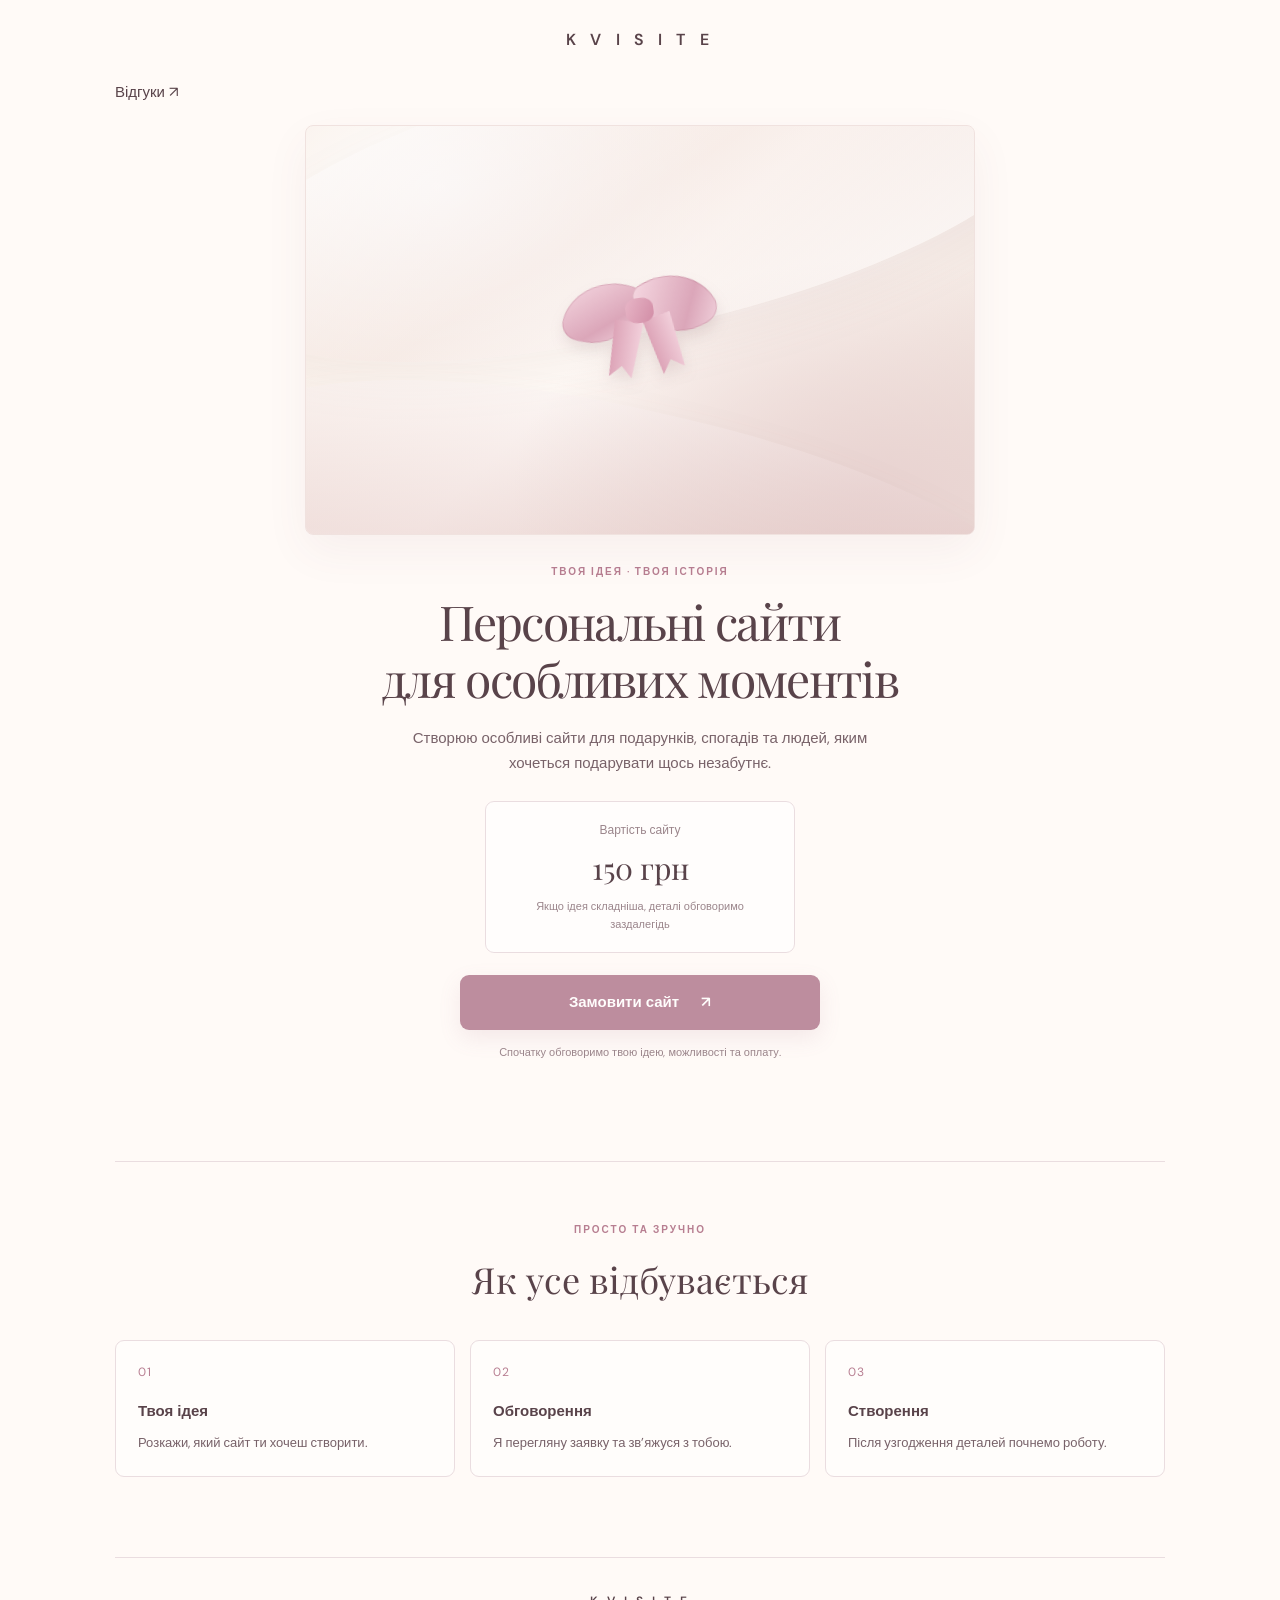
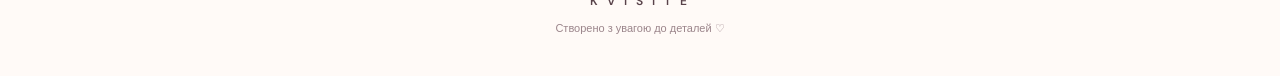
==== commit 683a1ff0: "Update index.html" ====
--- a/index.html
+++ b/index.html
@@ -11,6 +11,12 @@
 <body>
   <main class="home">
     <header class="wordmark">K V I S I T E</header>
+
+    <nav class="reviews-nav">
+      <a href="https://t.me/kvisite" target="_blank" rel="noopener noreferrer">
+        Відгуки ↗
+      </a>
+    </nav>
 
     <section class="hero">
       <div class="hero-art" aria-label="Ніжна кремова тканина з рожевим бантом">
--- a/style.css
+++ b/style.css
@@ -1,17 +1,18 @@
-
-@import url('https://fonts.googleapis.com/css2?family=DM+Sans:wght@400;500;600;700&family=Manrope:wght@400;500;600;700;800&display=swap');
+@import url('https://fonts.googleapis.com/css2?family=DM+Sans:wght@400;500;600;700&family=Playfair+Display:ital,wght@0,400;0,500;1,400&display=swap');
 
 :root {
-  --milk: #fff9f6;
-  --paper: #fffdfb;
-  --pink: #f4b8d2;
-  --pink-light: #fce8f0;
-  --pink-dark: #c65d8d;
-  --ink: #241d22;
-  --muted: #887982;
-  --line: #f0e3e8;
-  --shadow: 0 24px 80px rgba(86, 44, 64, 0.12);
-  --radius: 22px;
+  --cream: #fffaf7;
+  --milk: #fffdfb;
+  --pink-bg: #fff5f7;
+  --pink: #e7b8c7;
+  --pink-dark: #b77e91;
+  --pink-light: #f8e6ec;
+  --brown: #59434a;
+  --brown-soft: #786269;
+  --muted: #9b858b;
+  --border: #eadde0;
+  --white: #ffffff;
+  --shadow: 0 16px 45px rgba(112, 71, 84, .06);
 }
 
 * {
@@ -24,15 +25,11 @@
 
 body {
   margin: 0;
-  min-width: 320px;
-  background: var(--milk);
-  color: var(--ink);
-  font-family: "DM Sans", -apple-system, BlinkMacSystemFont, sans-serif;
-  -webkit-font-smoothing: antialiased;
-}
-
-body.modal-open {
-  overflow: hidden;
+  color: var(--brown);
+  background: var(--cream);
+  font-family: "DM Sans", Arial, sans-serif;
+  font-size: 15px;
+  line-height: 1.65;
 }
 
 button,
@@ -42,1025 +39,859 @@
   font: inherit;
 }
 
+button,
+a,
+label {
+  -webkit-tap-highlight-color: transparent;
+}
+
+a {
+  color: inherit;
+  text-decoration: none;
+}
+
 button {
-  -webkit-tap-highlight-color: transparent;
-}
-
-button:focus-visible,
-input:focus-visible,
-textarea:focus-visible,
-select:focus-visible {
-  outline: 3px solid rgba(198, 93, 141, 0.35);
-  outline-offset: 3px;
-}
-
-button:disabled {
-  opacity: 0.55;
-  cursor: not-allowed;
-}
-
-.landing {
+  cursor: pointer;
+}
+
+[hidden] {
+  display: none !important;
+}
+
+.home {
+  width: min(100% - 36px, 1050px);
+  margin: 0 auto;
+}
+
+.wordmark {
+  padding: 27px 0;
+  text-align: center;
+  font-size: 16px;
+  font-weight: 600;
+  letter-spacing: .32em;
+  animation: fade-in .7s ease both;
+}
+
+.hero {
+  width: min(100%, 670px);
+  margin: 20px auto 100px;
+  text-align: center;
+  animation: fade-in .8s ease both;
+}
+
+.hero-art {
+  position: relative;
+  height: clamp(240px, 45vw, 410px);
+  overflow: hidden;
+  border: 1px solid #f0e2df;
+  border-radius: 8px;
+  background:
+    radial-gradient(ellipse at 20% 15%, rgba(255,255,255,.9), transparent 38%),
+    radial-gradient(ellipse at 85% 90%, #e8d2d0, transparent 45%),
+    linear-gradient(135deg, #f8ede5, #fffaf6 48%, #ecdcd6);
+  box-shadow: var(--shadow);
+}
+
+.silk {
+  position: absolute;
+  width: 130%;
+  height: 65%;
+  left: -15%;
+  border-radius: 48%;
+  transform: rotate(-13deg);
+  background: linear-gradient(160deg, rgba(255,255,255,.75), rgba(228,203,198,.24), rgba(255,255,255,.7));
+  box-shadow: 0 20px 50px rgba(143, 107, 107, .07);
+}
+
+.silk-one {
+  top: -15%;
+}
+
+.silk-two {
+  bottom: -35%;
+  transform: rotate(13deg);
+  background: linear-gradient(170deg, rgba(255,255,255,.45), rgba(223,192,191,.42), rgba(255,255,255,.8));
+}
+
+.bow {
+  position: absolute;
+  top: 47%;
+  left: 50%;
+  width: 155px;
+  height: 120px;
+  transform: translate(-50%, -50%) rotate(-8deg);
+  filter: drop-shadow(0 8px 7px rgba(129, 82, 95, .14));
+}
+
+.bow-loop {
+  position: absolute;
+  top: 17px;
+  width: 70px;
+  height: 65px;
+  border: 1px solid rgba(175, 112, 133, .28);
+  background: linear-gradient(135deg, #f6d9e2, #dba6b9 65%, #f2d3dd);
+}
+
+.bow-left {
+  left: 5px;
+  border-radius: 75% 22% 68% 30%;
+  transform: rotate(20deg) skew(-5deg);
+}
+
+.bow-right {
+  right: 5px;
+  border-radius: 22% 75% 30% 68%;
+  transform: rotate(-20deg) skew(5deg);
+}
+
+.bow-knot {
+  position: absolute;
+  z-index: 2;
+  top: 40px;
+  left: 64px;
+  width: 28px;
+  height: 25px;
+  border-radius: 40%;
+  background: linear-gradient(120deg, #e8b6c7, #d18ca5);
+}
+
+.bow-tail {
+  position: absolute;
+  top: 60px;
+  width: 34px;
+  height: 57px;
+  background: linear-gradient(90deg, #d99cb1, #f2d0db);
+  clip-path: polygon(15% 0, 100% 0, 82% 100%, 50% 80%, 15% 100%);
+}
+
+.bow-tail-left {
+  left: 40px;
+  transform: rotate(14deg);
+}
+
+.bow-tail-right {
+  right: 40px;
+  transform: rotate(-14deg);
+}
+
+.eyebrow {
+  margin: 29px 0 12px;
+  color: var(--pink-dark);
+  font-size: 10px;
+  font-weight: 600;
+  letter-spacing: .2em;
+}
+
+h1,
+h2,
+h3,
+p {
+  margin-top: 0;
+}
+
+.hero h1,
+.order-header h1 {
+  font-family: "Playfair Display", Georgia, serif;
+  font-weight: 400;
+  letter-spacing: -.035em;
+  line-height: 1.2;
+}
+
+.hero h1 {
+  margin-bottom: 18px;
+  font-size: clamp(31px, 6vw, 48px);
+}
+
+.hero-text {
+  max-width: 500px;
+  margin: 0 auto 26px;
+  color: var(--brown-soft);
+  font-size: 15px;
+}
+
+.price-card {
+  display: flex;
+  flex-direction: column;
+  gap: 3px;
+  width: min(100%, 310px);
+  margin: 0 auto 22px;
+  padding: 19px;
+  border: 1px solid var(--border);
+  border-radius: 9px;
+  background: rgba(255, 255, 255, .65);
+}
+
+.price-card > span,
+.price-note > span {
+  color: var(--muted);
+  font-size: 12px;
+}
+
+.price-card strong,
+.price-note strong {
+  font-family: "Playfair Display", Georgia, serif;
+  font-size: 30px;
+  font-weight: 400;
+}
+
+.price-card small {
+  color: var(--muted);
+  font-size: 11px;
+}
+
+.button {
+  display: flex;
+  align-items: center;
+  justify-content: center;
+  gap: 22px;
+  width: 100%;
+  min-height: 54px;
+  padding: 14px 22px;
+  border: 1px solid transparent;
+  border-radius: 9px;
+  font-weight: 600;
+  transition: background .2s ease, transform .2s ease, box-shadow .2s ease;
+}
+
+.button-primary {
+  color: #fffdfc;
+  background: #bd8d9e;
+  box-shadow: 0 8px 22px rgba(165, 111, 131, .12);
+}
+
+.button-primary:hover {
+  background: #a97689;
+  transform: translateY(-1px);
+}
+
+.button-primary:disabled {
+  cursor: wait;
+  opacity: .7;
+  transform: none;
+}
+
+.hero .button {
+  width: min(100%, 360px);
+  margin: 0 auto;
+}
+
+.hero-note {
+  margin: 13px auto 0;
+  color: var(--muted);
+  font-size: 11px;
+}
+
+.how-section {
+  padding: 60px 0 80px;
+  border-top: 1px solid var(--border);
+  text-align: center;
+}
+
+.how-section .eyebrow {
+  margin-top: 0;
+}
+
+.how-section h2 {
+  margin-bottom: 30px;
+  font-family: "Playfair Display", Georgia, serif;
+  font-size: clamp(27px, 4vw, 36px);
+  font-weight: 400;
+}
+
+.steps {
+  display: grid;
+  grid-template-columns: repeat(3, minmax(0, 1fr));
+  gap: 15px;
+  text-align: left;
+}
+
+.step-card {
+  padding: 22px;
+  border: 1px solid var(--border);
+  border-radius: 9px;
+  background: rgba(255, 255, 255, .6);
+}
+
+.step-number {
+  display: block;
+  margin-bottom: 17px;
+  color: var(--pink-dark);
+  font-size: 12px;
+  letter-spacing: .12em;
+}
+
+.step-card h3 {
+  margin-bottom: 8px;
+  font-size: 15px;
+  font-weight: 600;
+}
+
+.step-card p {
+  margin-bottom: 0;
+  color: var(--brown-soft);
+  font-size: 13px;
+}
+
+.site-footer {
+  padding: 30px 0 38px;
+  border-top: 1px solid var(--border);
+  text-align: center;
+}
+
+.site-footer > span {
+  font-size: 12px;
+  font-weight: 600;
+  letter-spacing: .25em;
+}
+
+.site-footer p {
+  margin: 7px 0 0;
+  color: var(--muted);
+  font-size: 11px;
+}
+
+/* Сторінка замовлення */
+
+.order-page {
+  background: var(--pink-bg);
+}
+
+.order-wrap {
+  width: min(100% - 30px, 760px);
+  margin: 0 auto;
+  padding: 22px 0 45px;
+}
+
+.back-link {
+  display: inline-block;
+  margin-bottom: 23px;
+  color: var(--brown-soft);
+  font-size: 13px;
+}
+
+.back-link:hover {
+  color: var(--pink-dark);
+}
+
+.order-header {
+  margin: 0 auto 28px;
+  text-align: center;
+}
+
+.mini-wordmark {
+  margin-bottom: 16px;
+  font-size: 12px;
+  font-weight: 600;
+  letter-spacing: .3em;
+}
+
+.order-header h1 {
+  margin-bottom: 13px;
+  font-size: clamp(32px, 6vw, 43px);
+}
+
+.order-header p {
+  max-width: 530px;
+  margin: 0 auto;
+  color: var(--brown-soft);
+  font-size: 14px;
+}
+
+.form-card {
+  margin-bottom: 17px;
+  padding: clamp(19px, 4vw, 30px);
+  border: 1px solid var(--border);
+  border-radius: 12px;
+  background: var(--white);
+  box-shadow: 0 8px 30px rgba(112, 71, 84, .035);
+  animation: fade-in .5s ease both;
+}
+
+.card-heading {
+  display: flex;
+  align-items: flex-start;
+  gap: 13px;
+  margin-bottom: 25px;
+}
+
+.card-flower {
+  display: flex;
+  flex: 0 0 34px;
+  align-items: center;
+  justify-content: center;
+  width: 34px;
+  height: 34px;
+  border: 1px solid var(--border);
+  border-radius: 50%;
+  color: var(--pink-dark);
+  font-size: 17px;
+}
+
+.card-heading h2 {
+  margin: 0 0 3px;
+  font-family: "Playfair Display", Georgia, serif;
+  font-size: 24px;
+  font-weight: 400;
+  line-height: 1.3;
+}
+
+.card-heading p {
+  margin: 0;
+  color: var(--muted);
+  font-size: 12px;
+}
+
+.field {
+  display: block;
+  min-width: 0;
+  margin: 0 0 21px;
+  padding: 0;
+  border: 0;
+}
+
+.field > span,
+.field > legend {
+  display: block;
+  margin-bottom: 8px;
+  color: var(--brown);
+  font-size: 13px;
+  font-weight: 600;
+}
+
+.field legend {
+  padding: 0;
+}
+
+input:not([type="checkbox"]):not([type="radio"]):not([type="file"]),
+textarea,
+select {
+  display: block;
+  width: 100%;
+  min-height: 49px;
+  padding: 13px 14px;
+  border: 1px solid var(--border);
+  border-radius: 8px;
+  outline: none;
+  color: var(--brown);
+  background: #fffdfc;
+  transition: border-color .2s, box-shadow .2s;
+}
+
+textarea {
+  min-height: 125px;
+  resize: vertical;
+}
+
+input::placeholder,
+textarea::placeholder {
+  color: #b5a2a7;
+  opacity: 1;
+}
+
+input:focus,
+textarea:focus,
+select:focus {
+  border-color: #c995a7;
+  box-shadow: 0 0 0 3px rgba(231, 184, 199, .18);
+}
+
+.field small,
+.submit-note {
+  display: block;
+  margin-top: 7px;
+  color: var(--muted);
+  font-size: 11px;
+  line-height: 1.55;
+}
+
+.font-grid {
+  display: grid;
+  grid-template-columns: repeat(3, minmax(0, 1fr));
+  gap: 10px;
+}
+
+.font-option,
+.device-option {
   position: relative;
   display: flex;
   flex-direction: column;
-  min-height: 100svh;
-  max-width: 1440px;
-  margin: 0 auto;
-  padding: 28px clamp(20px, 5vw, 76px) 22px;
-  overflow: hidden;
-}
-
-.brand {
-  position: relative;
-  z-index: 1;
-  width: fit-content;
-  font-family: "Manrope", sans-serif;
-  font-size: 25px;
-  font-weight: 800;
-  letter-spacing: -1.5px;
-}
-
-.brand span {
-  display: inline-block;
-  margin-left: 4px;
+  align-items: center;
+  justify-content: center;
+  gap: 5px;
+  min-width: 0;
+  padding: 14px 8px;
+  border: 1px solid var(--border);
+  border-radius: 9px;
+  background: #fffdfc;
+  text-align: center;
+  cursor: pointer;
+  transition: border-color .2s, background .2s;
+}
+
+.font-option:has(input:checked),
+.device-option:has(input:checked) {
+  border-color: var(--pink-dark);
+  background: #fff5f7;
+}
+
+.font-option input,
+.device-option input {
+  position: absolute;
+  top: 9px;
+  right: 9px;
+  accent-color: var(--pink-dark);
+}
+
+.font-sample {
+  display: block;
+  font-family: "Playfair Display", Georgia, serif;
+  font-size: 28px;
+  line-height: 1.4;
+}
+
+.elegant {
+  font-style: italic;
+}
+
+.rounded-font {
+  font-family: "DM Sans", sans-serif;
+  font-weight: 600;
+  letter-spacing: -.08em;
+}
+
+.minimal-font {
+  font-family: Arial, sans-serif;
+  font-weight: 300;
+  letter-spacing: .08em;
+}
+
+.cute-font {
   color: var(--pink-dark);
-  animation: heartBeat 2.8s ease-in-out infinite;
-}
-
-.hero {
-  position: relative;
-  z-index: 1;
-  width: min(100%, 680px);
-  margin: auto;
-  padding: 75px 0 90px;
-  animation: fadeUp 0.8s ease both;
-}
-
-.eyebrow {
+  font-family: "Playfair Display", Georgia, serif;
+}
+
+.classic-font {
+  font-family: Georgia, serif;
+}
+
+.font-option > span:last-child {
+  color: var(--brown-soft);
+  font-size: 11px;
+}
+
+.device-options {
+  display: grid;
+  grid-template-columns: repeat(2, minmax(0, 1fr));
+  gap: 12px;
+  margin-bottom: 9px;
+}
+
+.device-option {
+  min-height: 135px;
+  gap: 4px;
+}
+
+.device-icon {
+  margin-bottom: 5px;
+  color: var(--pink-dark);
+  font-size: 29px;
+}
+
+.device-option strong {
+  font-size: 14px;
+}
+
+.device-option small {
+  color: var(--muted);
+  font-size: 11px;
+}
+
+.feature-grid {
+  display: grid;
+  grid-template-columns: repeat(2, minmax(0, 1fr));
+  gap: 9px;
+}
+
+.feature-option {
   display: flex;
   align-items: center;
   gap: 9px;
-  margin-bottom: 22px;
-  color: var(--muted);
+  min-height: 49px;
+  padding: 10px 12px;
+  border: 1px solid var(--border);
+  border-radius: 8px;
+  color: var(--brown-soft);
+  font-size: 12px;
+  cursor: pointer;
+}
+
+.feature-option:has(input:checked) {
+  border-color: var(--pink-dark);
+  background: #fff5f7;
+  color: var(--brown);
+}
+
+.feature-option input {
+  accent-color: var(--pink-dark);
+}
+
+.feature-option > span {
+  color: var(--pink-dark);
+  font-size: 17px;
+}
+
+.upload-block {
+  margin-top: 21px;
+  padding: 16px;
+  border: 1px solid var(--border);
+  border-radius: 9px;
+  background: #fffdfc;
+}
+
+.upload-block .field:last-child {
+  margin-bottom: 0;
+}
+
+input[type="file"] {
+  display: block;
+  width: 100%;
+  padding: 12px;
+  border: 1px dashed #d9b8c4;
+  border-radius: 8px;
+  color: var(--brown-soft);
+  background: #fff9fa;
+  font-size: 12px;
+}
+
+.photo-preview {
+  display: grid;
+  grid-template-columns: repeat(3, minmax(0, 1fr));
+  gap: 10px;
+  margin-top: 12px;
+}
+
+.photo-thumb {
+  position: relative;
+  min-width: 0;
+  overflow: hidden;
+  border: 1px solid var(--border);
+  border-radius: 8px;
+  background: var(--pink-bg);
+}
+
+.photo-thumb img {
+  display: block;
+  width: 100%;
+  aspect-ratio: 1;
+  object-fit: cover;
+}
+
+.photo-thumb > span {
+  display: block;
+  overflow: hidden;
+  padding: 5px 7px;
+  color: var(--brown-soft);
   font-size: 10px;
-  font-weight: 700;
-  letter-spacing: 2.5px;
-}
-
-.sparkle {
-  color: var(--pink-dark);
+  text-overflow: ellipsis;
+  white-space: nowrap;
+}
+
+.photo-thumb button {
+  position: absolute;
+  top: 5px;
+  right: 5px;
+  display: grid;
+  width: 27px;
+  height: 27px;
+  place-items: center;
+  border: 1px solid rgba(255,255,255,.8);
+  border-radius: 50%;
+  color: var(--brown);
+  background: rgba(255,255,255,.94);
   font-size: 20px;
 }
 
-h1,
-h2,
-p {
-  margin-top: 0;
-}
-
-.hero h1 {
-  margin-bottom: 23px;
-  font-family: "Manrope", sans-serif;
-  font-size: clamp(49px, 8vw, 91px);
-  font-weight: 800;
-  letter-spacing: -5px;
-  line-height: 0.99;
-}
-
-.hero h1 span {
-  color: var(--pink-dark);
-}
-
-.intro {
-  max-width: 390px;
-  margin-bottom: 29px;
-  color: #766a71;
-  font-size: 16px;
-  line-height: 1.8;
-}
-
-.price-line {
-  display: flex;
-  align-items: baseline;
-  gap: 11px;
-  margin-bottom: 24px;
-}
-
-.price-line strong {
-  font-family: "Manrope", sans-serif;
-  font-size: 35px;
-  font-weight: 800;
-  letter-spacing: -1.5px;
-}
-
-.price-line span {
-  color: var(--muted);
-  font-size: 14px;
-}
-
-.primary-button {
-  display: inline-flex;
-  align-items: center;
-  justify-content: center;
-  gap: 27px;
-  min-height: 57px;
-  padding: 0 25px;
-  border: 1px solid var(--pink);
-  border-radius: 14px;
-  background: var(--pink);
-  color: #38212d;
-  font-weight: 700;
-  cursor: pointer;
-  transition: background 0.22s ease, transform 0.22s ease, box-shadow 0.22s ease;
-}
-
-.primary-button:hover {
-  transform: translateY(-2px);
-  background: #f7c7dc;
-  box-shadow: 0 10px 28px rgba(198, 93, 141, 0.16);
-}
-
-.primary-button:active {
-  transform: scale(0.98);
-}
-
-.primary-button span {
-  font-size: 19px;
-  transition: transform 0.22s ease;
-}
-
-.primary-button:hover span {
-  transform: translate(3px, -3px);
-}
-
-.small-note {
-  max-width: 370px;
-  margin-top: 18px;
-  margin-bottom: 0;
-  color: #9b8b93;
-  font-size: 11px;
-  line-height: 1.8;
-}
-
-.decor {
-  position: absolute;
-  z-index: 0;
-  display: grid;
-  place-items: center;
-  pointer-events: none;
-  user-select: none;
-}
-
-.decor-one {
-  top: 25%;
-  right: 14%;
-  width: 90px;
-  height: 90px;
-  border: 1px solid #edc5d5;
-  border-radius: 28px;
-  color: var(--pink-dark);
-  font-size: 52px;
-  transform: rotate(14deg);
-  animation: float 5s ease-in-out infinite;
-}
-
-.decor-two {
-  right: 26%;
-  bottom: 20%;
-  color: #e5b3c8;
-  font-size: 54px;
-  animation: float 6s ease-in-out infinite reverse;
-}
-
-.footer {
-  position: relative;
-  z-index: 1;
-  color: #a5949d;
-  font-size: 10px;
-  letter-spacing: 1.2px;
-  text-align: center;
-}
-
-/* Вікно замовлення */
-
-.modal {
-  position: fixed;
-  z-index: 100;
-  inset: 0;
-  display: flex;
-  align-items: center;
-  justify-content: center;
-  padding: 18px;
-  visibility: hidden;
-  opacity: 0;
-  transition: opacity 0.25s ease, visibility 0.25s ease;
-}
-
-.modal.is-open {
-  visibility: visible;
-  opacity: 1;
-}
-
-.modal-backdrop {
-  position: absolute;
-  inset: 0;
-  background: rgba(38, 24, 32, 0.42);
-  backdrop-filter: blur(7px);
-  -webkit-backdrop-filter: blur(7px);
-}
-
-.modal-panel {
-  position: relative;
-  z-index: 1;
-  width: min(100%, 820px);
-  max-height: min(92svh, 980px);
-  padding: clamp(18px, 4vw, 34px);
-  overflow-y: auto;
-  overscroll-behavior: contain;
-  border: 1px solid rgba(255, 255, 255, 0.85);
-  border-radius: 25px;
-  background: var(--paper);
-  box-shadow: var(--shadow);
-  transform: translateY(18px) scale(0.99);
-  transition: transform 0.3s cubic-bezier(0.2, 0.8, 0.2, 1);
-  scrollbar-width: thin;
-  scrollbar-color: #e8c3d3 transparent;
-}
-
-.modal.is-open .modal-panel {
-  transform: translateY(0) scale(1);
-}
-
-.modal-top {
-  display: flex;
-  align-items: flex-start;
-  justify-content: space-between;
-  gap: 16px;
-}
-
-.modal-kicker {
-  margin-bottom: 10px;
-  color: var(--pink-dark);
-  font-size: 10px;
-  font-weight: 700;
-  letter-spacing: 2px;
-}
-
-.modal-top h2 {
-  margin-bottom: 0;
-  font-family: "Manrope", sans-serif;
-  font-size: clamp(25px, 5vw, 36px);
-  font-weight: 800;
-  letter-spacing: -1.4px;
-  line-height: 1.15;
-}
-
-.close-button {
-  display: grid;
-  flex: 0 0 42px;
-  place-items: center;
-  width: 42px;
-  height: 42px;
-  border: 1px solid var(--line);
-  border-radius: 50%;
-  background: white;
-  color: var(--ink);
-  font-size: 27px;
-  cursor: pointer;
-  transition: background 0.2s ease, transform 0.2s ease;
-}
-
-.close-button:hover {
-  background: var(--pink-light);
-  transform: rotate(90deg);
-}
-
-.modal-description {
-  max-width: 600px;
-  margin: 17px 0 25px;
-  color: var(--muted);
-  font-size: 13px;
-  line-height: 1.8;
-}
-
-/* Блоки анкети */
-
-.form-section {
-  margin-bottom: 12px;
-  overflow: hidden;
-  border: 1px solid var(--line);
-  border-radius: 17px;
-  background: #fff;
-  transition: border-color 0.2s ease, box-shadow 0.2s ease;
-}
-
-.form-section:focus-within {
-  border-color: #e9c2d3;
-}
-
-.section-heading {
-  display: flex;
-  align-items: center;
-  gap: 13px;
-  width: 100%;
-  min-height: 76px;
-  padding: 14px 17px;
-  border: 0;
-  background: transparent;
-  color: var(--ink);
-  text-align: left;
-  cursor: pointer;
-}
-
-.step-number {
-  display: grid;
-  flex: 0 0 39px;
-  place-items: center;
-  width: 39px;
-  height: 39px;
-  border-radius: 12px;
-  background: var(--pink-light);
-  color: var(--pink-dark);
-  font-size: 12px;
-  font-weight: 800;
-}
-
-.section-heading > span:nth-child(2) {
-  display: flex;
-  flex: 1;
-  flex-direction: column;
-  gap: 5px;
-}
-
-.section-heading strong {
-  font-size: 14px;
-  font-weight: 700;
-}
-
-.section-heading small {
+.file-info {
+  margin: 7px 0 0;
   color: var(--muted);
   font-size: 11px;
-  font-weight: 400;
-  line-height: 1.5;
-}
-
-.chevron {
+  overflow-wrap: anywhere;
+}
+
+.conditional-block {
+  margin-top: 18px;
+  padding: 16px;
+  border: 1px solid var(--border);
+  border-radius: 9px;
+  background: #fff7f9;
+}
+
+.conditional-title {
+  margin-bottom: 15px;
   color: var(--pink-dark);
-  font-size: 23px;
-  transition: transform 0.25s ease;
-}
-
-.form-section.expanded .chevron {
-  transform: rotate(180deg);
-}
-
-.section-content {
-  padding: 0 18px 20px;
-  animation: fadeUp 0.3s ease both;
-}
-
-.section-content[hidden] {
-  display: none;
-}
-
-/* Поля */
-
-.field {
+  font-family: "Playfair Display", Georgia, serif;
+  font-size: 20px;
+}
+
+.price-note {
   display: flex;
   flex-direction: column;
-  gap: 8px;
-  min-width: 0;
-  margin-bottom: 17px;
-  color: #4a3d45;
+  gap: 4px;
+  margin: 25px 0;
+  padding: 19px;
+  border: 1px solid var(--border);
+  border-radius: 9px;
+  background: #fff9f8;
+}
+
+.price-note strong {
+  font-family: "Playfair Display", Georgia, serif;
+  font-size: 29px;
+  font-weight: 400;
+}
+
+.price-note p {
+  margin: 4px 0 0;
+  color: var(--brown-soft);
   font-size: 12px;
-  font-weight: 600;
-}
-
-.field > span:first-child {
-  line-height: 1.6;
-}
-
-.field > span > span,
-.field > span + span {
-  color: var(--pink-dark);
-}
-
-.field > span:first-child > span {
-  color: var(--pink-dark);
-}
-
-.field input:not([type="checkbox"]):not([type="file"]),
-.field textarea,
-.field select {
-  width: 100%;
-  min-height: 46px;
-  padding: 12px 13px;
-  border: 1px solid #eadfe4;
-  border-radius: 11px;
-  background: #fffdfd;
-  color: var(--ink);
+}
+
+.submit-button {
+  margin-top: 13px;
+}
+
+.submit-note {
+  text-align: center;
+}
+
+.form-status {
+  margin: 12px 0 0;
+  color: #a34e61;
   font-size: 13px;
-  font-weight: 400;
-  transition: border-color 0.2s ease, background 0.2s ease, box-shadow 0.2s ease;
-}
-
-.field textarea {
-  min-height: 82px;
-  resize: vertical;
-  line-height: 1.65;
-}
-
-.field input::placeholder,
-.field textarea::placeholder {
-  color: #b0a2a9;
-}
-
-.field input:focus,
-.field textarea:focus,
-.field select:focus {
-  border-color: #d98caf;
-  outline: none;
-  background: white;
-  box-shadow: 0 0 0 3px rgba(244, 184, 210, 0.2);
-}
-
-.field-grid {
-  display: grid;
-  grid-template-columns: repeat(2, minmax(0, 1fr));
-  gap: 0 14px;
-}
-
-.field-grid .field {
-  min-width: 0;
-}
-
-.field-title {
-  display: block;
-  margin-bottom: 10px;
-  color: #4a3d45;
-  font-size: 12px;
-  font-weight: 600;
-  line-height: 1.6;
-}
-
-.helper,
-.field-hint {
-  color: var(--muted);
-  font-size: 11px;
-  font-weight: 400;
-  line-height: 1.8;
-}
-
-.helper {
-  margin: 0 0 17px;
-}
-
-.field-hint {
-  display: block;
-}
-
-/* Кольори */
-
-.swatches {
-  display: grid;
-  grid-template-columns: repeat(4, minmax(0, 1fr));
-  gap: 12px 8px;
-}
-
-.swatch {
+  overflow-wrap: anywhere;
+}
+
+.success-toast {
+  position: fixed;
+  z-index: 10;
+  inset: 0;
   display: flex;
   flex-direction: column;
   align-items: center;
-  gap: 6px;
-  min-width: 0;
-  cursor: pointer;
-}
-
-.swatch input {
-  position: absolute;
-  width: 1px;
-  height: 1px;
-  opacity: 0;
-}
-
-.swatch > span {
-  display: block;
-  width: 37px;
-  height: 37px;
-  border: 3px solid white;
+  justify-content: center;
+  padding: 30px;
+  background: var(--pink-bg);
+  text-align: center;
+  animation: fade-in .4s ease both;
+}
+
+.success-mark {
+  display: grid;
+  width: 60px;
+  height: 60px;
+  margin-bottom: 18px;
+  place-items: center;
+  border: 1px solid var(--border);
   border-radius: 50%;
-  background: var(--swatch);
-  box-shadow: 0 0 0 1px #e8dce2;
-  transition: transform 0.2s ease, box-shadow 0.2s ease;
-}
-
-.swatch input:checked + span {
-  box-shadow: 0 0 0 2px var(--pink-dark);
-  transform: scale(1.08);
-}
-
-.swatch input:focus-visible + span {
-  outline: 3px solid #d98caf;
-  outline-offset: 4px;
-}
-
-.swatch small {
-  max-width: 100%;
-  color: #776973;
-  font-size: 10px;
-  font-weight: 500;
-  text-align: center;
-  overflow-wrap: anywhere;
-}
-
-/* Варіанти та вибір */
-
-.choice-grid,
-.choice-row {
-  display: flex;
-  flex-wrap: wrap;
-  gap: 9px;
-}
-
-.choice {
-  position: relative;
-  display: inline-flex;
-  min-width: 0;
-  cursor: pointer;
-}
-
-.choice input {
-  position: absolute;
-  width: 1px;
-  height: 1px;
-  opacity: 0;
-}
-
-.choice span {
-  display: inline-flex;
-  align-items: center;
-  justify-content: center;
-  min-height: 39px;
-  padding: 9px 12px;
-  border: 1px solid var(--line);
-  border-radius: 10px;
-  background: #fffdfd;
-  color: #67545f;
-  font-size: 11px;
-  font-weight: 500;
-  line-height: 1.5;
-  transition: border-color 0.2s ease, background 0.2s ease, color 0.2s ease;
-}
-
-.choice input:checked + span {
-  border-color: #e5a8c3;
-  background: var(--pink-light);
-  color: #9e416d;
-}
-
-.choice input:focus-visible + span {
-  outline: 3px solid rgba(198, 93, 141, 0.35);
-  outline-offset: 2px;
-}
-
-/* Екрани */
-
-.screens-list {
-  display: flex;
-  flex-direction: column;
-  gap: 14px;
-}
-
-.screen-card {
-  padding: 15px;
-  border: 1px solid #f0e0e7;
-  border-radius: 15px;
-  background: #fffafb;
-  animation: fadeUp 0.35s ease both;
-}
-
-.screen-card-top {
-  display: flex;
-  align-items: center;
-  justify-content: space-between;
-  gap: 10px;
-  margin-bottom: 16px;
-}
-
-.screen-badge {
-  display: inline-flex;
-  align-items: center;
-  min-height: 28px;
-  padding: 6px 10px;
-  border-radius: 8px;
-  background: var(--pink-light);
-  color: #a94e78;
-  font-size: 10px;
-  font-weight: 700;
-}
-
-.remove-screen {
-  padding: 7px 9px;
-  border: 0;
-  border-radius: 8px;
-  background: transparent;
-  color: #ad687f;
-  font-size: 11px;
-  cursor: pointer;
-}
-
-.remove-screen:hover {
-  background: #fae8ee;
-}
-
-.secondary-button {
-  display: flex;
-  align-items: center;
-  justify-content: center;
-  gap: 8px;
-  width: 100%;
-  min-height: 45px;
-  margin-top: 13px;
-  padding: 10px;
-  border: 1px dashed #dca4bd;
-  border-radius: 11px;
-  background: #fff9fc;
-  color: #a54c77;
-  font-size: 12px;
-  font-weight: 700;
-  cursor: pointer;
-  transition: background 0.2s ease, border-color 0.2s ease;
-}
-
-.secondary-button:hover {
-  border-color: var(--pink-dark);
-  background: var(--pink-light);
-}
-
-/* Матеріали */
-
-.upload-card {
-  display: flex;
-  flex-direction: column;
-  gap: 10px;
-  padding: 15px;
-  border: 1px solid var(--line);
-  border-radius: 14px;
-  background: #fffafb;
-}
-
-.upload-card > div:first-child > strong {
-  font-size: 13px;
-}
-
-.upload-card p {
-  margin: 7px 0 0;
-  color: var(--muted);
-  font-size: 11px;
-  line-height: 1.7;
-}
-
-.upload-card .field {
-  margin-bottom: 5px;
-}
-
-.field input[type="file"] {
-  display: block;
-  width: 100%;
-  max-width: 100%;
-  padding: 10px;
-  border: 1px dashed #e3b4c9;
-  border-radius: 10px;
+  color: var(--pink-dark);
   background: white;
-  color: #74616c;
-  font-size: 11px;
+  font-size: 28px;
+}
+
+.success-toast h2 {
+  font-family: "Playfair Display", Georgia, serif;
+  font-size: 31px;
   font-weight: 400;
 }
 
-.file-note {
-  color: var(--muted);
-  font-size: 10px;
-  font-weight: 400;
-  overflow-wrap: anywhere;
-}
-
-.assignment-list {
-  display: flex;
-  flex-direction: column;
-  gap: 9px;
-}
-
-.assignment-row {
-  margin: 0;
-  padding: 10px;
-  border-radius: 10px;
-  background: white;
-}
-
-.assignment-row > span {
-  overflow-wrap: anywhere;
-  line-height: 1.6;
-}
-
-.assignment-row select {
-  max-width: 100%;
-}
-
-/* Завершення анкети */
-
-.price-note {
-  margin: 18px 0;
-  padding: 16px;
-  border: 1px solid #f0d8e3;
-  border-radius: 13px;
-  background: #fff5fa;
-}
-
-.price-note strong {
-  font-family: "Manrope", sans-serif;
-  font-size: 15px;
-}
-
-.price-note p {
-  margin: 8px 0 0;
-  color: #806c77;
-  font-size: 11px;
-  line-height: 1.8;
-}
-
-.consent {
-  display: flex;
-  align-items: flex-start;
-  gap: 10px;
-  margin: 18px 0;
-  color: #766671;
-  font-size: 11px;
-  line-height: 1.7;
-  cursor: pointer;
-}
-
-.consent input {
-  flex: 0 0 auto;
-  width: 17px;
-  height: 17px;
-  margin-top: 2px;
-  accent-color: var(--pink-dark);
-}
-
-.submit-area {
-  padding-top: 10px;
-}
-
-.submit-button {
-  width: 100%;
-  min-height: 55px;
-}
-
-.submit-note {
-  margin: 12px 0 0;
-  color: #9a8992;
-  font-size: 10px;
-  line-height: 1.7;
-  text-align: center;
-}
-
-#formStatus {
-  color: #a83e68;
-  font-size: 12px;
-  line-height: 1.7;
-}
-
-#formStatus:empty {
-  display: none;
-}
-
-#formStatus:not(:empty) {
-  margin: 0 0 12px;
-}
-
-/* Підтвердження */
-
-.toast {
-  position: fixed;
-  z-index: 200;
-  right: 20px;
-  bottom: 20px;
-  left: 20px;
-  width: min(100% - 40px, 440px);
-  margin: 0 auto;
-  padding: 19px;
-  border: 1px solid #f0d2df;
-  border-radius: 17px;
-  background: #fffafc;
-  box-shadow: 0 15px 45px rgba(86, 44, 64, 0.16);
-  visibility: hidden;
-  opacity: 0;
-  transform: translateY(14px);
-  transition: opacity 0.3s ease, transform 0.3s ease, visibility 0.3s ease;
-}
-
-.toast.show {
-  visibility: visible;
-  opacity: 1;
-  transform: translateY(0);
-}
-
-.toast strong,
-.toast span {
-  display: block;
-}
-
-.toast strong {
-  margin-bottom: 7px;
-  font-size: 14px;
-}
-
-.toast span {
-  color: #796772;
-  font-size: 12px;
-  line-height: 1.7;
-}
-
-/* Адаптивність */
-
-@media (min-width: 1000px) {
+.success-toast p {
+  max-width: 420px;
+  color: var(--brown-soft);
+}
+
+.success-toast .button {
+  max-width: 300px;
+  margin-top: 15px;
+}
+
+@keyframes fade-in {
+  from {
+    opacity: 0;
+    transform: translateY(8px);
+  }
+  to {
+    opacity: 1;
+    transform: translateY(0);
+  }
+}
+
+@media (max-width: 600px) {
+  .home {
+    width: min(100% - 28px, 500px);
+  }
+
+  .wordmark {
+    padding: 23px 0;
+    font-size: 13px;
+  }
+
   .hero {
-    margin-left: 9%;
-  }
-
-  .decor-one {
-    top: 27%;
-    right: 21%;
-    width: 115px;
-    height: 115px;
-    border-radius: 34px;
-    font-size: 66px;
-  }
-
-  .decor-two {
-    right: 34%;
-    bottom: 22%;
-  }
-}
-
-@media (max-width: 600px) {
-  .landing {
-    min-height: 100svh;
-    padding: 23px 22px 17px;
-  }
-
-  .brand {
-    font-size: 23px;
-  }
-
-  .hero {
-    padding: 90px 0 90px;
-  }
-
-  .eyebrow {
-    margin-bottom: 19px;
-    font-size: 9px;
-    letter-spacing: 1.7px;
-  }
-
-  .hero h1 {
-    margin-bottom: 20px;
-    font-size: clamp(47px, 13vw, 67px);
-    letter-spacing: -3.5px;
-  }
-
-  .intro {
-    max-width: 320px;
+    margin-top: 8px;
+    margin-bottom: 65px;
+  }
+
+  .hero-art {
+    height: 260px;
+  }
+
+  .bow {
+    transform: translate(-50%, -50%) scale(.82) rotate(-8deg);
+  }
+
+  .hero-text {
     font-size: 14px;
-    line-height: 1.8;
-  }
-
-  .price-line strong {
-    font-size: 32px;
-  }
-
-  .primary-button {
-    min-height: 54px;
-    padding: 0 20px;
-  }
-
-  .decor-one {
-    top: 16%;
-    right: 9%;
-    width: 56px;
-    height: 56px;
-    border-radius: 18px;
-    font-size: 34px;
-  }
-
-  .decor-two {
-    right: 12%;
-    bottom: 19%;
-    font-size: 36px;
-  }
-
-  .footer {
-    font-size: 9px;
-  }
-
-  .modal {
-    align-items: flex-end;
-    padding: 0;
-  }
-
-  .modal-panel {
-    width: 100%;
-    max-height: 96svh;
-    padding: 22px 17px max(22px, env(safe-area-inset-bottom));
-    border-radius: 24px 24px 0 0;
-    border-right: 0;
-    border-bottom: 0;
-    border-left: 0;
-    transform: translateY(28px);
-  }
-
-  .modal-top h2 {
-    font-size: 26px;
-    letter-spacing: -1px;
-  }
-
-  .modal-description {
-    margin: 14px 0 20px;
-    font-size: 12px;
-  }
-
-  .section-heading {
-    min-height: 70px;
-    gap: 10px;
-    padding: 12px;
+  }
+
+  .steps {
+    grid-template-columns: 1fr;
+  }
+
+  .step-card {
+    padding: 17px;
   }
 
   .step-number {
-    flex-basis: 35px;
-    width: 35px;
-    height: 35px;
+    margin-bottom: 8px;
+  }
+
+  .order-wrap {
+    width: min(100% - 22px, 500px);
+    padding-top: 16px;
+  }
+
+  .form-card {
+    padding: 18px 15px;
     border-radius: 10px;
   }
 
-  .section-heading strong {
-    font-size: 13px;
-  }
-
-  .section-heading small {
-    font-size: 10px;
-  }
-
-  .section-content {
-    padding: 0 12px 15px;
-  }
-
-  .field-grid {
-    grid-template-columns: minmax(0, 1fr);
-    gap: 0;
-  }
-
-  .field {
-    font-size: 12px;
-  }
-
-  .swatches {
-    grid-template-columns: repeat(4, minmax(0, 1fr));
-    gap: 13px 5px;
-  }
-
-  .swatch > span {
-    width: 33px;
-    height: 33px;
-  }
-
-  .swatch small {
-    font-size: 9px;
-  }
-
-  .screen-card {
-    padding: 12px;
-  }
-
-  .choice-grid,
-  .choice-row {
-    gap: 7px;
-  }
-
-  .choice span {
-    min-height: 37px;
-    padding: 8px 10px;
-    font-size: 10px;
-  }
-
-  .upload-card {
-    padding: 12px;
-  }
-
-  .toast {
-    right: 14px;
-    bottom: max(14px, env(safe-area-inset-bottom));
-    left: 14px;
-    width: auto;
+  .card-heading {
+    margin-bottom: 22px;
+  }
+
+  .card-heading h2 {
+    font-size: 22px;
+  }
+
+  .font-grid {
+    grid-template-columns: repeat(2, minmax(0, 1fr));
+  }
+
+  .feature-grid {
+    grid-template-columns: 1fr;
+  }
+
+  .photo-preview {
+    grid-template-columns: repeat(3, minmax(0, 1fr));
   }
 }
 
@@ -1069,38 +900,8 @@
   *::before,
   *::after {
     scroll-behavior: auto !important;
-    animation-duration: 0.01ms !important;
+    animation-duration: .01ms !important;
     animation-iteration-count: 1 !important;
-    transition-duration: 0.01ms !important;
-  }
-}
-
-@keyframes fadeUp {
-  from {
-    opacity: 0;
-    transform: translateY(12px);
-  }
-  to {
-    opacity: 1;
-    transform: translateY(0);
-  }
-}
-
-@keyframes float {
-  0%, 100% {
-    transform: translateY(0) rotate(14deg);
-  }
-  50% {
-    transform: translateY(-12px) rotate(8deg);
-  }
-}
-
-@keyframes heartBeat {
-  0%, 100% {
-    transform: scale(1);
-  }
-  50% {
-    transform: scale(1.12);
-  }
-}
-
+    transition-duration: .01ms !important;
+  }
+}
